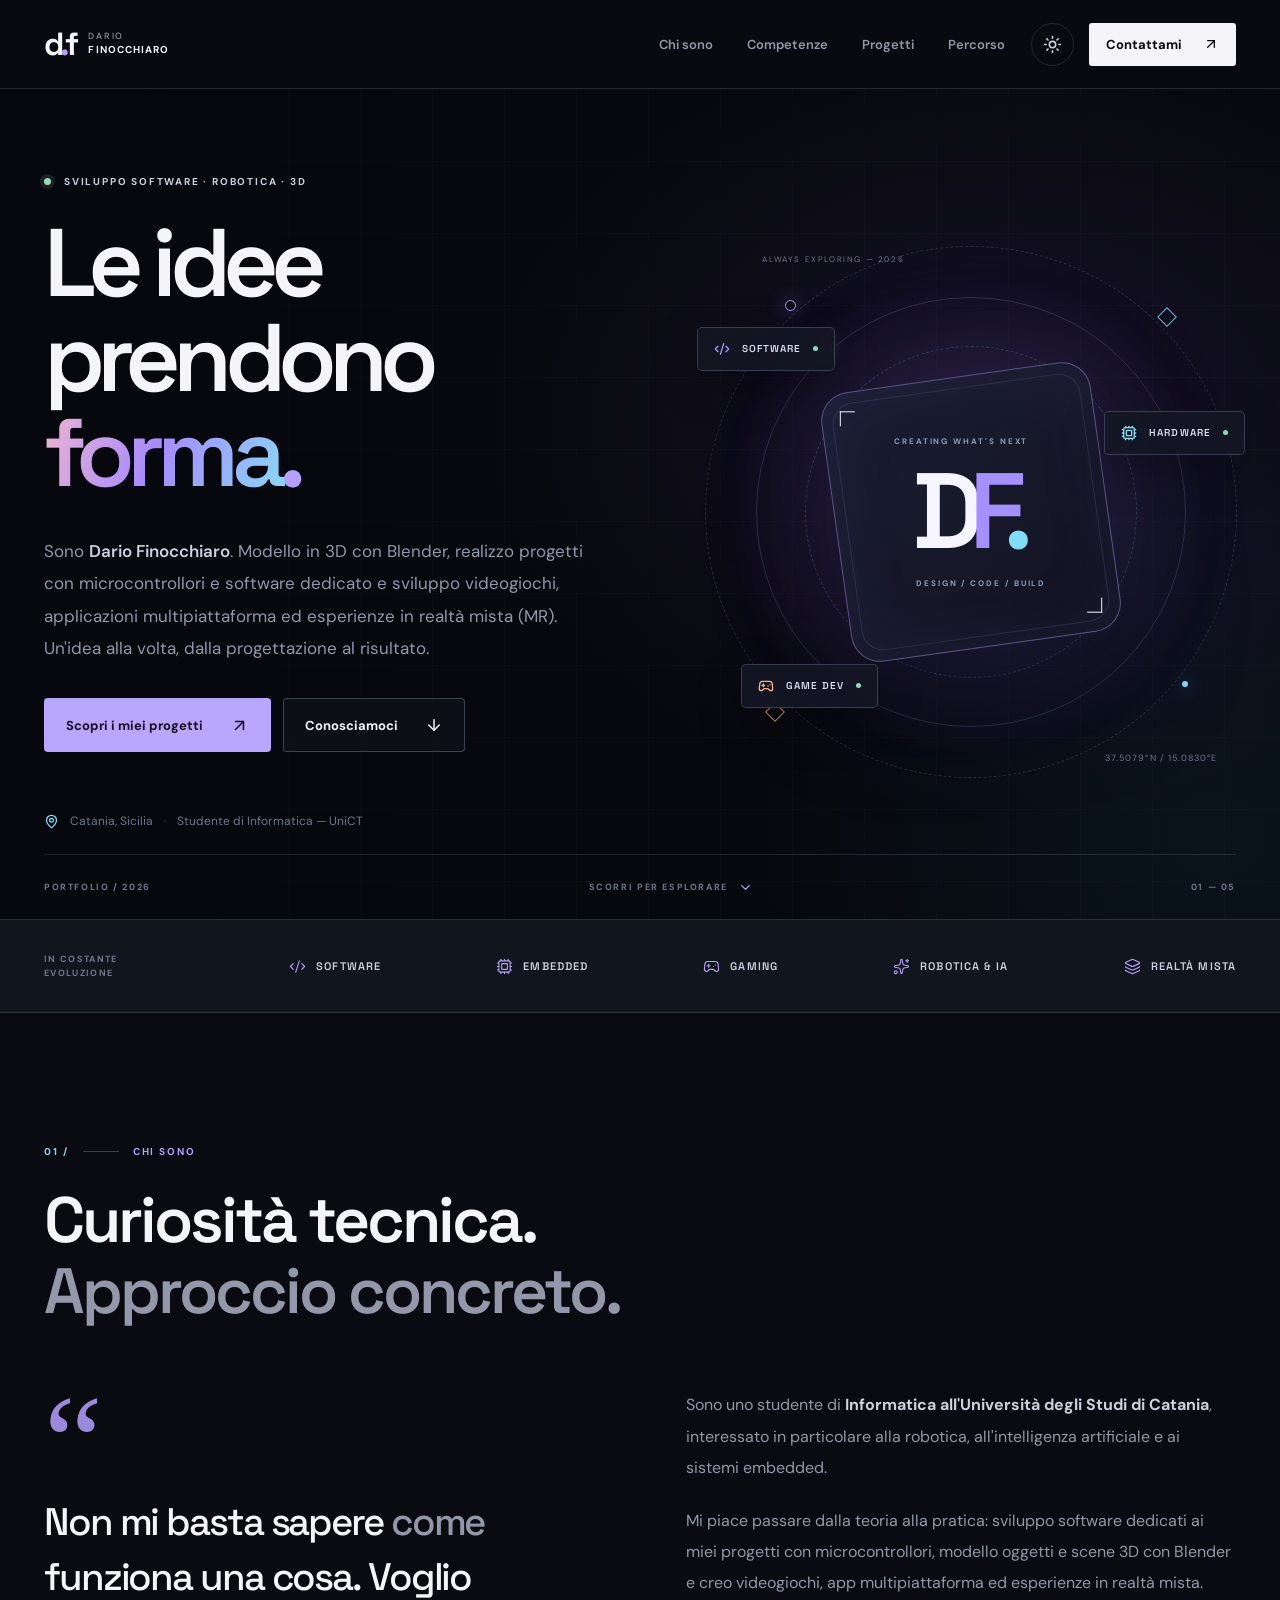
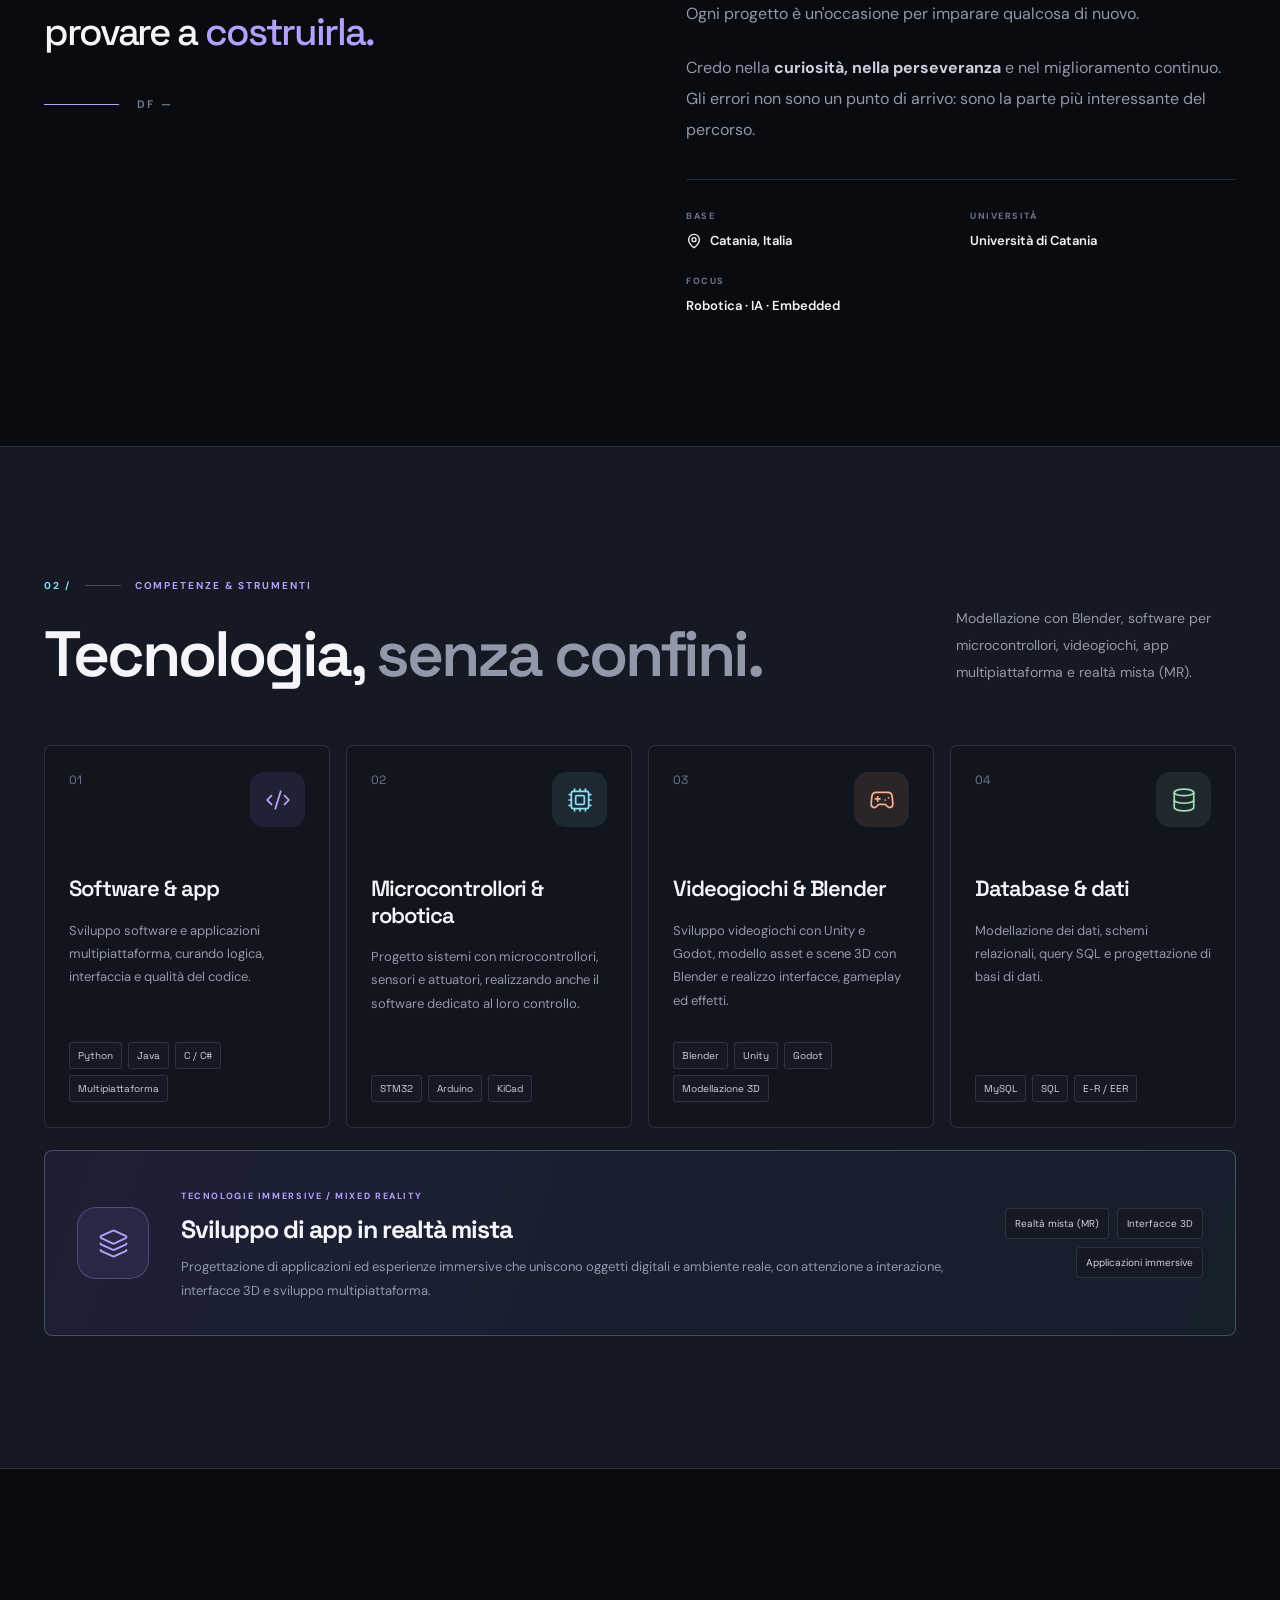
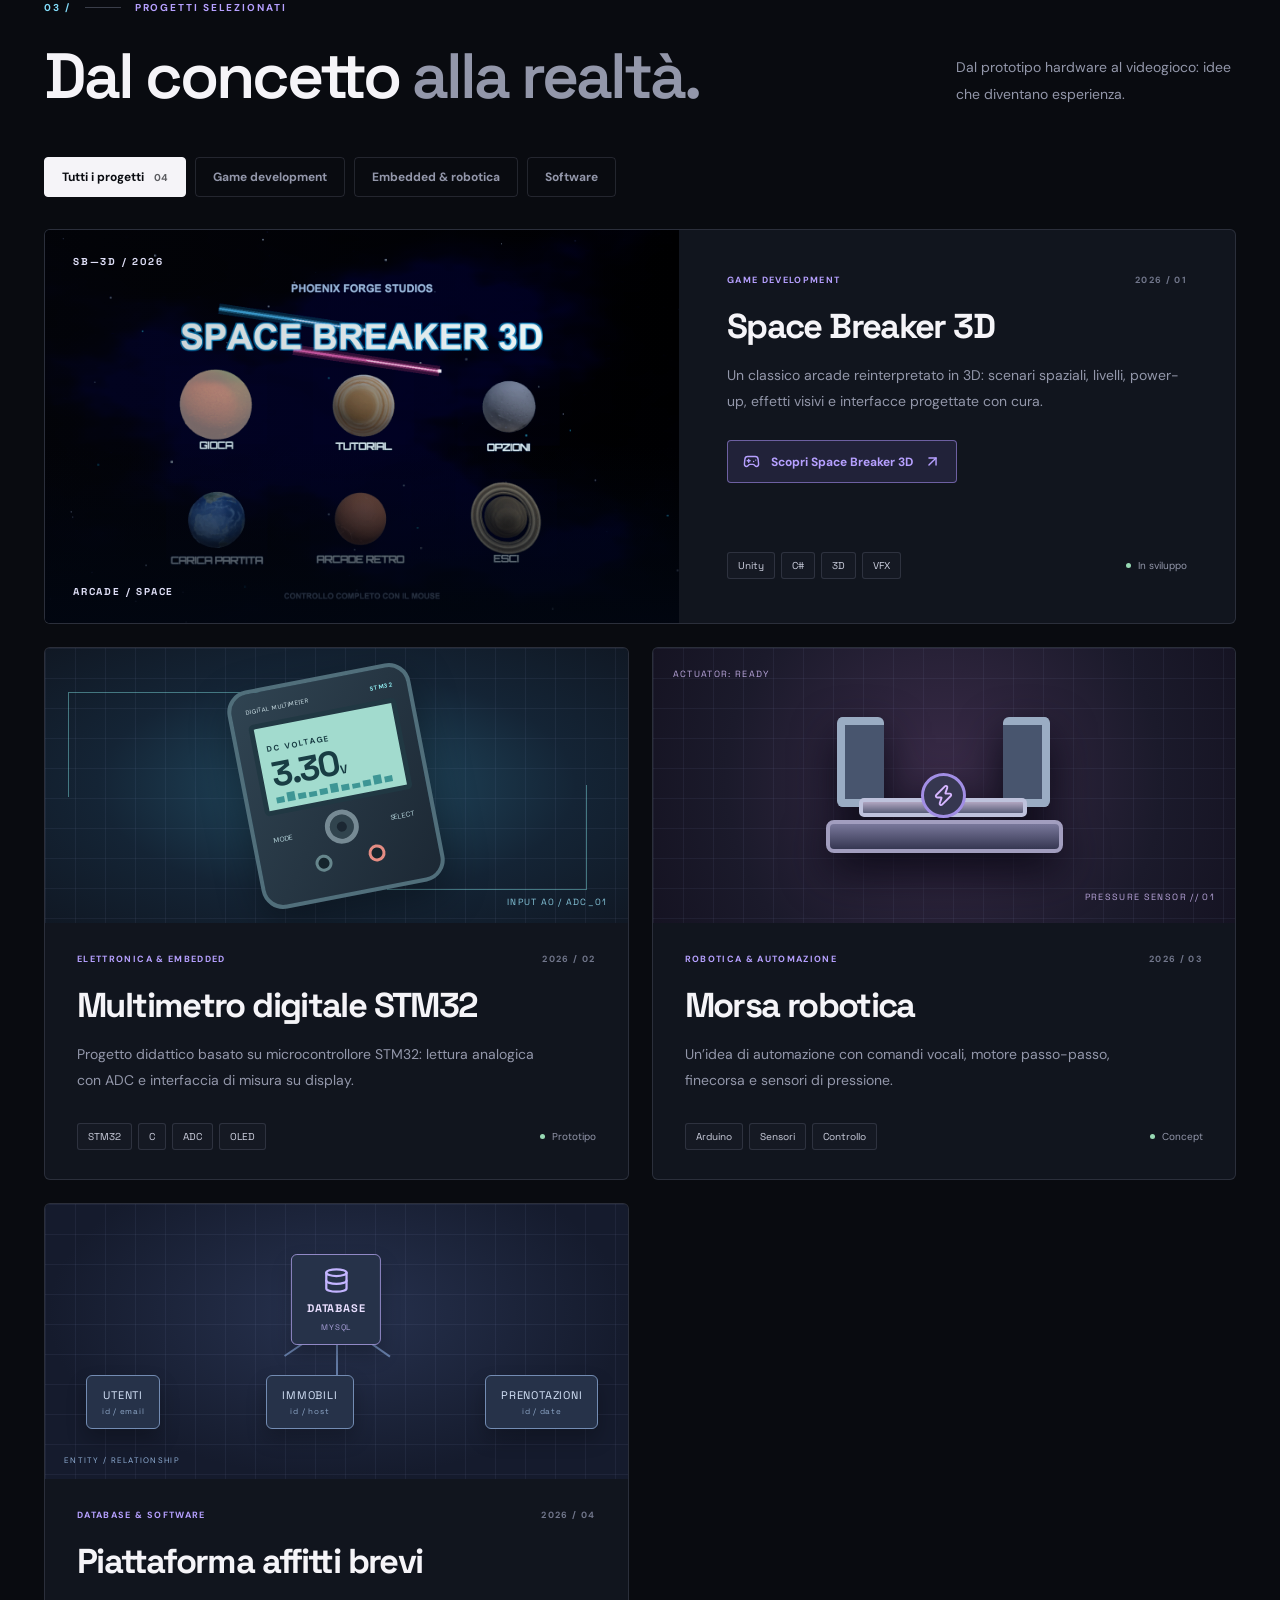
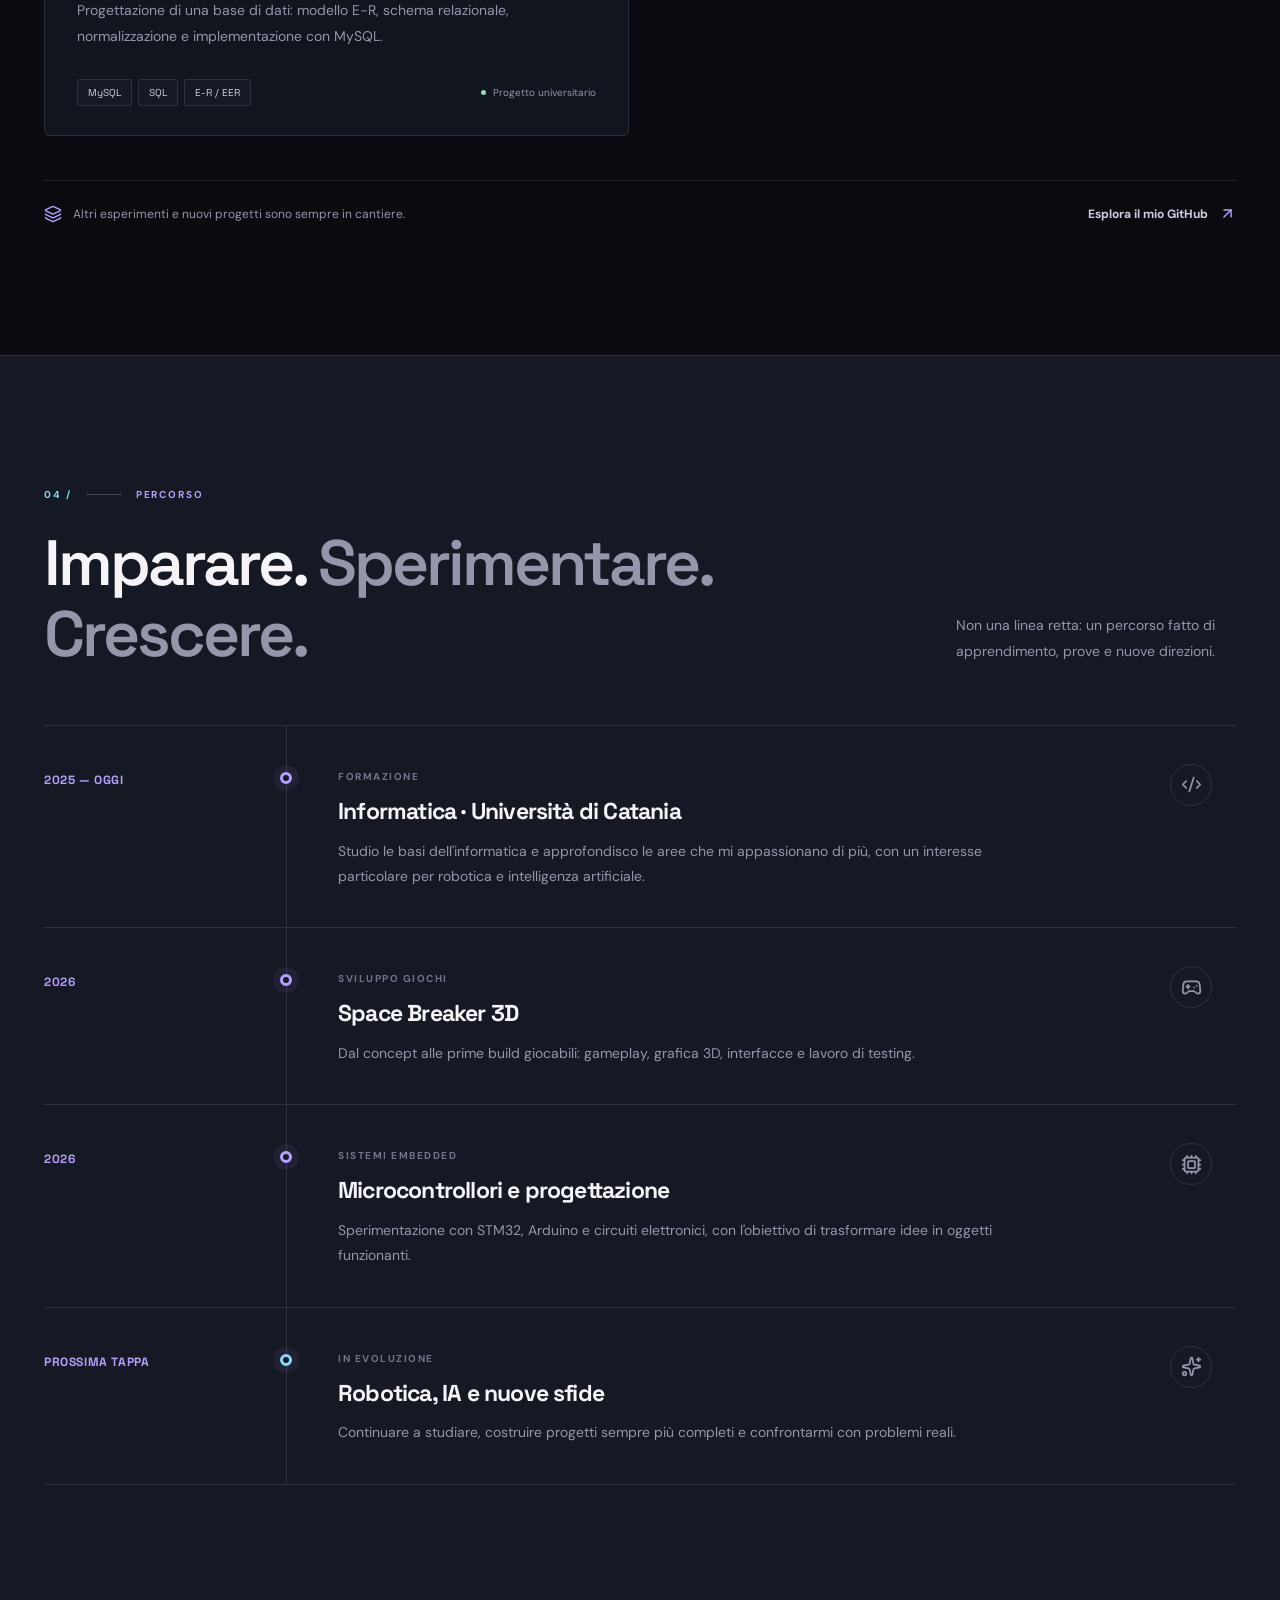
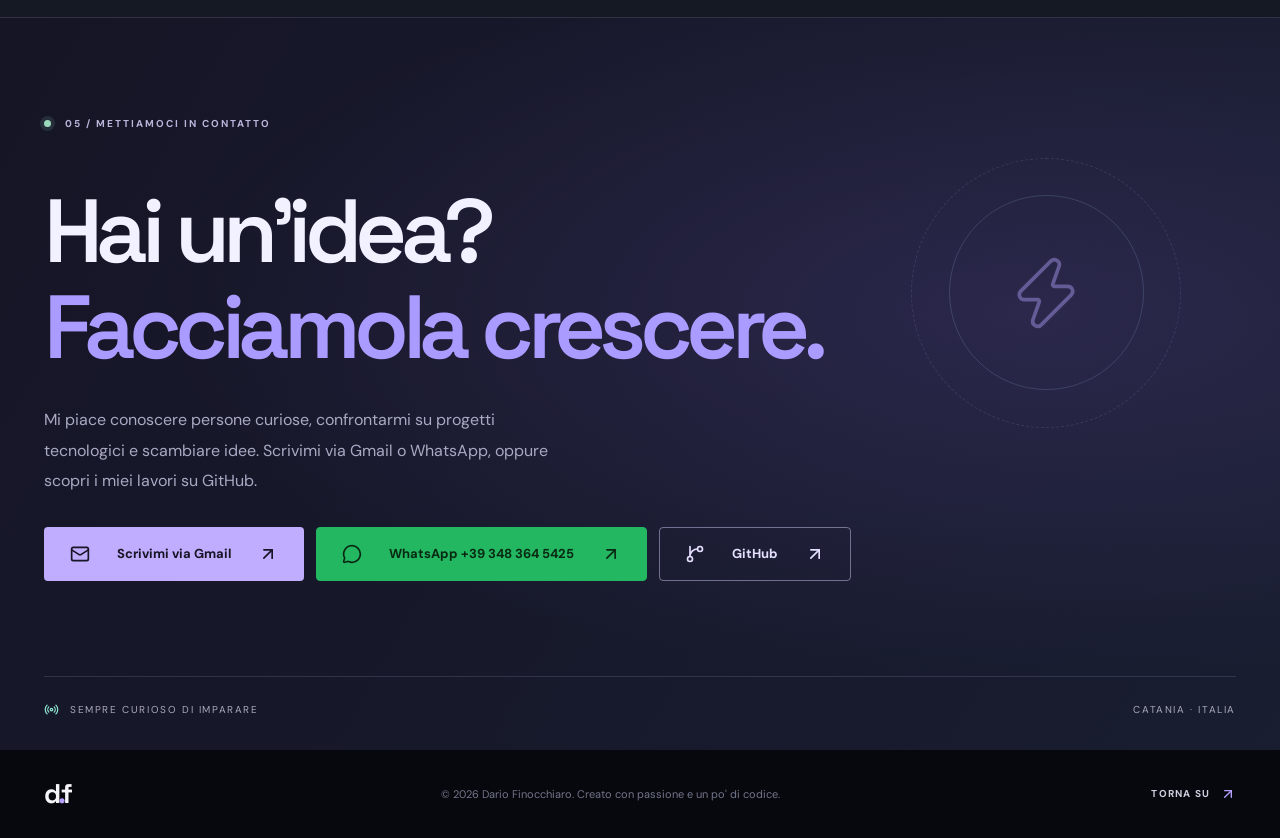
==== index.html @ 71f6191e "Improve portfolio title and search description" ====
<!doctype html>
<html lang="it">
  <head>
    <meta charset="UTF-8">
    <link rel="icon" type="image/svg+xml" href="/favicon.svg">
    <meta name="viewport" content="width=device-width, initial-scale=1.0">
    <meta name="theme-color" content="#090b10">
    <meta name="description" content="Portfolio di Dario Finocchiaro, studente di Informatica a Catania. Progetti di sviluppo software, robotica con microcontrollori, modellazione 3D con Blender e videogiochi.">
    <meta property="og:type" content="website">
    <meta property="og:title" content="Dario Finocchiaro | Portfolio software, robotica e 3D">
    <meta property="og:description" content="Portfolio di Dario Finocchiaro, studente di Informatica a Catania. Progetti di sviluppo software, robotica con microcontrollori, modellazione 3D con Blender e videogiochi.">
    <title>Dario Finocchiaro | Portfolio software, robotica e 3D</title>
    <script type="module" crossorigin src="/assets/index-D9giUIAj.js"></script>
    <link rel="stylesheet" crossorigin href="/assets/index-xrHbtzHK.css">
  </head>
  <body>
    <div id="root"></div>
  </body>
</html>
---- assets/index-xrHbtzHK.css ----
@import "https://fonts.googleapis.com/css2?family=DM+Sans:wght@400;500;600;700&family=Space+Grotesk:wght@400;500;600;700&display=swap";:root{--lightningcss-light: ;--lightningcss-dark:initial;color-scheme:dark;--bg:#090b10;--bg-deep:#07080d;--surface:#11151e;--surface-alt:#151923;--surface-hover:#1b202d;--ink:#f5f4f8;--ink-soft:#cdd0df;--muted:#9397aa;--faint:#71768b;--stroke:#c2cae924;--stroke-strong:#cbd7f740;--accent:#b6a0ff;--accent-blue:#82dcfa;--accent-peach:#f5a47c;--accent-green:#97d8b3;--shadow:0 20px 80px #00000038;background:var(--bg);color:var(--ink);font-synthesis:none;text-rendering:optimizelegibility;-webkit-font-smoothing:antialiased;font-family:DM Sans,ui-sans-serif,system-ui,sans-serif}:root[data-theme=light]{--lightningcss-light:initial;--lightningcss-dark: ;color-scheme:light;--bg:#f5f6fa;--bg-deep:#e9ecf4;--surface:#fff;--surface-alt:#f0f1f7;--surface-hover:#e8eaf5;--ink:#1a1c29;--ink-soft:#384054;--muted:#5f6679;--faint:#7b8091;--stroke:#242c4b24;--stroke-strong:#242c4b3d;--accent:#6b45c5;--accent-blue:#177ba6;--accent-peach:#bb5a32;--accent-green:#257d59;--shadow:0 20px 80px #32325014}*{box-sizing:border-box}html{scroll-behavior:smooth;scroll-padding-top:100px}body{background:var(--bg);min-width:320px;margin:0}body,button,a{-webkit-tap-highlight-color:transparent}button,a{font:inherit}button{cursor:pointer}a{color:inherit;text-decoration:none}button:focus-visible,a:focus-visible{outline:2px solid var(--accent-blue);outline-offset:4px}::selection{color:var(--bg);background:var(--accent)}.site-shell{overflow:clip}.container{width:min(1260px,100% - 88px);margin-inline:auto}.skip-link{z-index:1000;background:var(--accent);color:#101018;padding:12px 18px;position:fixed;top:-70px;left:12px}.skip-link:focus{top:12px}.scroll-progress{z-index:200;pointer-events:none;background:linear-gradient(90deg,#8c76e9,#8dddf9);height:3px;transition:width .1s linear;position:fixed;top:0;left:0}h1,h2,h3,p,blockquote{margin:0}h1,h2,h3{letter-spacing:-.047em;font-family:Space Grotesk,ui-sans-serif,system-ui,sans-serif}.section{padding-block:132px}[data-reveal]{opacity:0;transition:transform .7s cubic-bezier(.22,1,.36,1),opacity .7s;transform:translateY(28px)}[data-reveal].revealed{opacity:1;transform:translateY(0)}.site-header{z-index:100;background:color-mix(in srgb,var(--bg) 88%,transparent);-webkit-backdrop-filter:blur(20px);border-bottom:1px solid var(--stroke);width:100%;position:sticky;top:0}.header-layout{justify-content:space-between;align-items:center;gap:26px;min-height:88px;display:flex}.brand{flex-shrink:0;align-items:center;gap:13px;display:flex}.brand-symbol,.footer-brand{letter-spacing:-.11em;font-family:Space Grotesk,sans-serif;font-size:32px;font-weight:700;line-height:1}.brand-symbol span,.footer-brand span{color:var(--accent)}.brand-name{letter-spacing:.19em;color:var(--muted);font-size:9px;font-weight:500;line-height:1.48;display:block}.brand-name strong{color:var(--ink);letter-spacing:.11em;font-size:10px;font-weight:700}.primary-nav{align-items:center;gap:34px;margin-left:auto;display:flex}.primary-nav a{color:var(--muted);font-size:13px;font-weight:600;transition:color .2s}.primary-nav a:hover{color:var(--ink)}.header-right{align-items:center;gap:15px;display:flex}.icon-button{color:var(--ink-soft);border:1px solid var(--stroke);background:0 0;border-radius:50%;place-items:center;width:43px;height:43px;transition:background .2s,border-color .2s;display:grid}.icon-button:hover{background:var(--surface-hover);border-color:var(--stroke-strong)}.header-cta{background:var(--ink);color:var(--bg);border-radius:3px;align-items:center;gap:21px;padding:13px 17px;font-size:13px;font-weight:700;transition:transform .2s,background .2s;display:flex}.header-cta:hover{transform:translateY(-2px)}.nav-toggle,.mobile-nav-contact{display:none}.hero{isolation:isolate;background:var(--bg-deep);min-height:760px;padding-top:80px;position:relative}.hero-background{z-index:-1;background:radial-gradient(48% 55% at 79% 40%,#6748ae2b,#0000 86%),radial-gradient(43% 60% at 95% 90%,#1d729d1c,#0000 84%);position:absolute;inset:0}.hero-background:after{content:"";background-image:linear-gradient(90deg,#a0ade006 1px,#0000 1px),linear-gradient(#a0ade006 1px,#0000 1px);background-size:72px 72px;position:absolute;inset:0;-webkit-mask-image:linear-gradient(90deg,#0000,#000 35%);mask-image:linear-gradient(90deg,#0000,#000 35%)}.hero-layout{grid-template-columns:54% 46%;align-items:center;min-height:555px;display:grid}.hero-content{z-index:5;padding-bottom:25px;position:relative}.hero-eyebrow{letter-spacing:.18em;color:var(--ink-soft);align-items:center;gap:13px;margin-bottom:28px;font-size:10px;font-weight:700;display:inline-flex}.pulse-dot{background:#9cd9bb;border-radius:50%;flex:none;width:7px;height:7px;display:inline-block;box-shadow:0 0 0 4px #9cd9bb1f}.hero h1{letter-spacing:-.082em;max-width:840px;font-size:clamp(64px,7.5vw,108px);font-weight:600;line-height:.99}.gradient-word{color:var(--accent);background:linear-gradient(110deg,#f1b8cd 0%,#a68aff 45%,#86e3f4 100%);-webkit-text-fill-color:transparent;-webkit-background-clip:text;background-clip:text}:root[data-theme=light] .gradient-word{background:linear-gradient(110deg,#a35e7f,#7053c0,#1e84a8);-webkit-background-clip:text;background-clip:text}.hero-period{-webkit-text-fill-color:var(--accent)}.hero-description{max-width:550px;color:var(--muted);margin-top:34px;font-size:17px;line-height:1.9}.hero-description strong{color:var(--ink-soft);font-weight:600}.hero-actions{flex-wrap:wrap;gap:12px;margin-top:34px;display:flex}.button{border:1px solid #0000;border-radius:4px;justify-content:center;align-items:center;gap:27px;min-height:54px;padding:0 21px;font-size:13px;font-weight:700;transition:transform .2s,background .2s,border-color .2s;display:inline-flex}.button:hover{transform:translateY(-3px)}.button-primary{color:#151321;background:#b9a6fe}.button-primary:hover{background:#d2c5ff}.button-outline{color:var(--ink);border-color:var(--stroke-strong);background:color-mix(in srgb,var(--surface) 65%,transparent)}.button-outline:hover{border-color:var(--accent)}.hero-location{color:var(--faint);flex-wrap:wrap;align-items:center;gap:11px;margin-top:61px;font-size:12px;display:flex}.hero-location svg{color:var(--accent-blue)}.hero-location>span{color:var(--stroke-strong)}.hero-graphic{place-items:center;width:100%;height:560px;margin-left:9px;display:grid;position:relative}.graphic-backlight{filter:blur(12px);background:radial-gradient(circle,#8461d142 0%,#4f378f14 50%,#0000 71%);border-radius:50%;width:490px;height:490px;position:absolute}.orbit{aspect-ratio:1;border-radius:50%;position:absolute}.orbit-outer{border:1px dashed #a29bd238;width:min(97%,540px);animation:95s linear infinite rotate}.orbit-middle{border:1px solid #ae9eee33;width:min(80%,430px);box-shadow:0 0 90px #69539c0a}.orbit-inner{border:1px dashed #85d7f63d;width:min(61%,332px);animation:70s linear infinite reverse rotate}.orbit-middle:before,.orbit-outer:before{content:"";border:1px solid var(--accent);background:var(--bg);border-radius:50%;width:9px;height:9px;position:absolute;top:10%;left:15%;box-shadow:0 0 19px #aa91ff66}.orbit-outer:after{content:"";background:var(--accent-blue);border-radius:50%;width:6px;height:6px;position:absolute;bottom:17%;right:9%;box-shadow:0 0 18px #7ddcffa6}.orbit-dash{border:1px solid #86e7ffcc;width:14px;height:14px;position:absolute;transform:rotate(45deg)}.orbit-dash-one{top:14%;right:13%}.orbit-dash-two{border-color:#f8b290cc;bottom:13%;left:13%}.graphic-center{background:linear-gradient(140deg,#191f32f7,#131220f7);border:1px solid #ac9ced78;border-radius:29px;flex-direction:column;justify-content:center;align-items:center;width:272px;height:272px;display:flex;position:relative;transform:rotate(-8deg);box-shadow:0 40px 120px #0000005c,0 0 120px #9173ff1f,inset 0 0 70px #8763dc17}.graphic-center:after{content:"";pointer-events:none;border:1px solid #bcb2fa21;border-radius:22px;position:absolute;inset:10px}.graphic-center>*{transform:rotate(8deg)}.graphic-center-label,.graphic-center-foot{letter-spacing:.24em;color:#8e9dbe;font-size:8px;font-weight:700}.graphic-center strong{letter-spacing:-.135em;color:#f6f4ff;padding-right:10px;font-family:Space Grotesk,sans-serif;font-size:107px;font-weight:600;line-height:1.25}.graphic-center strong span{color:#a590ff}.graphic-center strong i{color:#80dcf8;font-style:normal}.center-crosshair{border-color:#d2c3ff99;width:15px;height:15px;position:absolute}.crosshair-tl{border-top:1px solid;border-left:1px solid;top:18px;left:18px}.crosshair-br{border-bottom:1px solid;border-right:1px solid;bottom:18px;right:18px}.graphic-chip{z-index:3;color:#d8def0;letter-spacing:.11em;-webkit-backdrop-filter:blur(8px);backdrop-filter:blur(8px);background:#141723ed;border:1px solid #c2beee3b;border-radius:5px;align-items:center;gap:12px;padding:13px 16px;font-family:Space Grotesk,sans-serif;font-size:10px;font-weight:600;display:flex;position:absolute;box-shadow:0 15px 45px #00000047}.graphic-chip svg{color:#a996ff}.graphic-chip i{background:#8cdbb7;border-radius:50%;width:5px;height:5px}.chip-one{top:17%;left:0}.chip-two{top:32%;right:0}.chip-three{bottom:15%;left:8%}.chip-two svg{color:#85ddf8}.chip-three svg{color:#f7b087}.graphic-coordinates{letter-spacing:.12em;color:var(--faint);font-size:9px;position:absolute;bottom:5%;right:5%}.graphic-side-label{letter-spacing:.2em;color:var(--faint);font-size:8px;position:absolute;top:4%;left:12%}.hero-baseline{letter-spacing:.18em;height:65px;color:var(--faint);border-top:1px solid var(--stroke);justify-content:space-between;align-items:center;font-size:9px;font-weight:700;display:flex}.hero-baseline span:nth-child(2){align-items:center;gap:10px;display:flex}.hero-baseline svg{color:var(--accent)}@keyframes rotate{to{transform:rotate(360deg)}}.discipline-band{border-block:1px solid var(--stroke);background:var(--surface)}.discipline-layout{justify-content:space-between;align-items:center;gap:20px;min-height:92px;display:flex}.discipline-layout>span{letter-spacing:.15em;color:var(--faint);max-width:130px;font-size:9px;font-weight:700;line-height:1.6}.discipline-layout b{letter-spacing:.1em;white-space:nowrap;color:var(--ink-soft);align-items:center;gap:10px;font-family:Space Grotesk,sans-serif;font-size:11px;font-weight:600;display:flex}.discipline-layout b svg{color:var(--accent);stroke-width:1.6px}.overline{color:var(--accent);letter-spacing:.19em;align-items:center;gap:14px;margin-bottom:27px;font-size:10px;font-weight:700;display:flex}.section-number{color:var(--accent-blue)}.overline-line{background:var(--stroke-strong);width:36px;height:1px}.section-heading{justify-content:space-between;align-items:end;gap:45px;margin-bottom:55px;display:flex}.section-heading h2{font-size:clamp(42px,5vw,69px);font-weight:600;line-height:1.11}.section-heading h2 span{color:var(--muted)}.section-heading-right{max-width:280px;padding-bottom:5px}.section-heading-right p{color:var(--muted);font-size:14px;line-height:1.9}.about-section{background:var(--bg)}.about-layout{grid-template-columns:1fr 1fr;align-items:start;gap:92px;display:grid}.about-quote{padding:27px 0 0;position:relative}.quote-accent{color:var(--accent);opacity:.85;font-family:Georgia,serif;font-size:132px;line-height:.5}.about-quote blockquote{letter-spacing:-.055em;max-width:530px;margin-top:20px;font-family:Space Grotesk,sans-serif;font-size:clamp(30px,3vw,42px);font-weight:500;line-height:1.43}.about-quote blockquote em{color:var(--muted);font-style:normal}.about-quote blockquote span{color:var(--accent)}.quote-decoration{align-items:center;gap:18px;margin-top:37px;display:flex}.quote-decoration span{background:var(--accent);width:75px;height:1px}.quote-decoration b{color:var(--faint);letter-spacing:.2em;font-size:11px}.about-text{padding-top:7px}.about-text p{color:var(--muted);margin-bottom:22px;font-size:16px;line-height:1.95}.about-text strong{color:var(--ink-soft);font-weight:700}.about-facts{border-top:1px solid var(--stroke);grid-template-columns:1fr 1fr;gap:26px 18px;margin-top:34px;padding-top:30px;display:grid}.about-facts div{flex-direction:column;gap:10px;display:flex}.about-facts div>span{letter-spacing:.17em;color:var(--faint);font-size:9px;font-weight:700}.about-facts strong{color:var(--ink);align-items:center;gap:8px;font-size:13px;font-weight:600;display:flex}.skills-section{background:var(--surface-alt);border-block:1px solid var(--stroke)}.skills-grid{grid-template-columns:repeat(4,minmax(0,1fr));gap:16px;display:grid}.skill-card{border:1px solid var(--stroke);background:var(--surface);border-radius:7px;flex-direction:column;min-height:340px;padding:26px 24px 25px;transition:transform .3s,border-color .3s,box-shadow .3s;display:flex}.skill-card:hover{border-color:var(--stroke-strong);box-shadow:var(--shadow);transform:translateY(-7px)}.skill-card-top{justify-content:space-between;align-items:flex-start;margin-bottom:48px;display:flex}.skill-card-top>span{color:var(--faint);font-family:Space Grotesk;font-size:12px}.skill-icon{border-radius:14px;place-items:center;width:55px;height:55px;display:grid}.skill-icon.purple{color:#c0a9ff;background:#aa89ff1a}.skill-icon.cyan{color:#8cdef4;background:#83d3eb1a}.skill-icon.orange{color:#ffaf88;background:#ffaf881a}.skill-icon.green{color:#a2dcb6;background:#9cd4b41a}.skill-card h3{margin-bottom:17px;font-size:22px;font-weight:600;line-height:1.2}.skill-card p{color:var(--muted);flex:1;font-size:13px;line-height:1.8}.skills-tags{flex-wrap:wrap;align-items:center;gap:6px;margin-top:30px;display:flex}.skills-tags span{background:var(--surface-alt);border:1px solid var(--stroke);color:var(--ink-soft);border-radius:3px;padding:6px 8px;font-family:Space Grotesk,sans-serif;font-size:10px}.projects-section{background:var(--bg)}.project-filters{flex-wrap:wrap;gap:9px;margin-top:-10px;margin-bottom:32px;display:flex}.filter{border:1px solid var(--stroke);color:var(--muted);background:0 0;border-radius:4px;padding:11px 17px;font-size:12px;font-weight:700;transition:background .2s,border-color .2s,color .2s}.filter:hover{border-color:var(--accent);color:var(--ink)}.filter.active{color:var(--bg);background:var(--ink);border-color:var(--ink)}.filter small{opacity:.65;margin-left:10px;font-size:10px}.projects-grid{grid-template-columns:repeat(2,minmax(0,1fr));align-items:stretch;gap:23px;display:grid}.project-card{background:var(--surface);border:1px solid var(--stroke);border-radius:6px;transition:transform .3s,border-color .3s;overflow:hidden}.project-card:hover{border-color:var(--stroke-strong);transform:translateY(-5px)}.project-featured{grid-column:span 2;grid-template-columns:1.14fr 1fr;min-height:395px;display:grid}.project-image{background:#141827;place-items:center;height:275px;display:grid;position:relative;overflow:hidden}.project-featured .project-image{height:100%;min-height:380px}.game-art{background:#060e1d}.game-art img{object-fit:cover;filter:saturate(.86)contrast(1.09);width:100%;height:100%;display:block}.game-art:after{content:"";background:linear-gradient(#0000 55%,#010611e6),linear-gradient(90deg,#0a0f2338,#0000);position:absolute;inset:0}.art-corner{z-index:2;letter-spacing:.18em;color:#dfdff7;font-family:Space Grotesk;font-size:10px;font-weight:700;position:absolute}.art-corner-top{top:25px;left:28px}.art-corner-bottom{bottom:25px;left:28px}.project-info{flex-direction:column;padding:30px 32px 29px;display:flex}.project-featured .project-info{justify-content:center;padding:44px 48px}.project-topline{color:var(--accent);letter-spacing:.15em;justify-content:space-between;gap:15px;margin-bottom:21px;font-size:9px;font-weight:700;display:flex}.project-topline span:last-child{color:var(--faint)}.project-info h3{margin-bottom:18px;font-size:clamp(25px,2.7vw,37px);line-height:1.1}.project-info p{color:var(--muted);max-width:480px;margin-bottom:29px;font-size:14px;line-height:1.85}.project-bottom{flex-wrap:wrap;justify-content:space-between;align-items:center;gap:18px;margin-top:auto;display:flex}.project-tags{flex-wrap:wrap;gap:6px;display:flex}.project-tags span{background:var(--surface-alt);border:1px solid var(--stroke);color:var(--ink-soft);border-radius:3px;padding:6px 10px;font-family:Space Grotesk;font-size:10px}.project-status{white-space:nowrap;color:var(--muted);align-items:center;gap:7px;font-size:10px;display:inline-flex}.project-status span{background:var(--accent-green);border-radius:50%;width:5px;height:5px}.art-grid{background-image:linear-gradient(#9daae212 1px,#0000 1px),linear-gradient(90deg,#9daae212 1px,#0000 1px);background-size:30px 30px;position:absolute;inset:0}.meter-art{background:radial-gradient(#234f66 0%,#142435 58%,#101824 100%)}.meter{z-index:2;background:linear-gradient(125deg,#304452,#1c2834);border:4px solid #516f7b;border-radius:22px;width:186px;height:222px;padding:14px;transform:rotate(-11deg);box-shadow:0 14px 40px #00000061}.meter-label{color:#d5e9ef;letter-spacing:.08em;justify-content:space-between;font-size:6px;display:flex}.meter-label b{color:#91eff3}.meter-screen{color:#193d44;background:#a2dbce;border:5px solid #213843;border-radius:5px;height:93px;margin-top:9px;padding:9px}.meter-screen>span{letter-spacing:.16em;font-size:8px;font-weight:700}.meter-screen strong{letter-spacing:-.05em;font-family:Space Grotesk;font-size:35px;line-height:1.08;display:block}.meter-screen small{font-size:12px}.meter-bars{align-items:end;gap:3px;height:9px;display:flex}.meter-bars i{background:#3e9695;width:8px;height:70%}.meter-bars i:nth-child(2n){height:100%}.meter-bars i:nth-child(4n){height:48%}.meter-control{color:#b9d8df;justify-content:space-between;align-items:center;margin:7px 3px;font-size:7px;display:flex}.meter-control div{background:#1b2732;border:5px solid #768a94;border-radius:50%;width:34px;height:34px;box-shadow:inset 0 0 0 7px #31444e}.meter-jacks{justify-content:center;gap:37px;display:flex}.meter-jacks i{background:#15242c;border:3px solid #66868c;border-radius:50%;width:17px;height:17px;display:block}.meter-jacks i:last-child{border-color:#e48c83}.pin-line{border:1px solid #80e3e573;width:200px;height:105px;position:absolute}.pin-line-one{border-bottom:0;border-right:0;top:16%;left:4%}.pin-line-two{border-top:0;border-left:0;bottom:12%;right:7%}.art-coordinate{color:#85c5da;letter-spacing:.14em;font:9px Space Grotesk;position:absolute;bottom:15px;right:20px}.robot-art{background:radial-gradient(circle at 50% 48%,#3a2b48,#1b1a2b 67%,#151322)}.robot-clamp{z-index:2;filter:drop-shadow(0 18px 22px #0a0815);width:275px;height:175px;position:relative}.clamp-jaw{background:#48556e;border:8px solid #9aacc3;border-radius:6px;width:47px;height:90px;position:absolute;top:19px}.jaw-left{border-right:0;left:31px}.jaw-right{border-left:0;right:31px}.clamp-rail{background:linear-gradient(#b1a6c1,#595e79);border:4px solid #bec2dc;border-radius:5px;width:168px;height:19px;position:absolute;top:100px;left:53px}.clamp-base{background:linear-gradient(#79789b,#363752);border:4px solid #a29ebf;border-radius:8px;width:237px;height:33px;position:absolute;top:122px;left:20px}.clamp-center{color:#d6b6ff;background:#363750;border:3px solid #a28ee5;border-radius:50%;place-items:center;width:45px;height:45px;display:grid;position:absolute;top:75px;left:115px}.robot-note{letter-spacing:.15em;color:#b9a5db;font:9px Space Grotesk;position:absolute}.robot-note-top{top:20px;left:20px}.robot-note-bottom{bottom:20px;right:20px}.data-art{background:radial-gradient(at 50% 40%,#27324f,#151b2d 70%)}.data-node{z-index:2;color:#d6e4fa;letter-spacing:.07em;background:#263249;border:1px solid #738cb3;border-radius:6px;flex-direction:column;align-items:center;gap:4px;padding:12px 15px;font:11px Space Grotesk;display:flex;position:absolute;box-shadow:0 10px 20px #0000003d}.node-main{color:#c3b4ff;border-color:#9189c6;gap:7px;top:18%;left:50%;transform:translate(-50%)}.node-main strong{color:#e9dfff;font-size:11px}.node-main small{color:#a9a0da;font-size:8px}.node-a{top:62%;left:7%}.node-b{top:62%;left:38%}.node-c{top:62%;right:5%}.data-node b{color:#8fa8c9;font-size:8px;font-weight:400}.data-link{z-index:1;transform-origin:top;background:#657da8;width:2px;height:50px;position:absolute;top:45%}.data-link-a{left:48%;transform:rotate(56deg)}.data-link-b{left:50%}.data-link-c{left:52%;transform:rotate(-55deg)}.data-caption{color:#8eacd2;letter-spacing:.16em;font-size:8px;position:absolute;bottom:14px;left:19px}.project-footer{border-top:1px solid var(--stroke);justify-content:space-between;align-items:center;gap:25px;margin-top:44px;padding-top:24px;display:flex}.project-footer span,.project-footer a{color:var(--muted);align-items:center;gap:11px;font-size:12px;display:inline-flex}.project-footer svg{color:var(--accent)}.project-footer a{color:var(--ink-soft);font-weight:700;transition:color .2s}.project-footer a:hover{color:var(--accent)}.journey-section{border-top:1px solid var(--stroke);background:var(--surface-alt)}.timeline{border-top:1px solid var(--stroke)}.timeline-item{border-bottom:1px solid var(--stroke);grid-template-columns:190px 48px 1fr 50px;align-items:start;gap:28px;padding:38px 24px 38px 0;display:grid;position:relative}.timeline-year{color:var(--accent);letter-spacing:.05em;margin-top:8px;font-family:Space Grotesk,sans-serif;font-size:12px;font-weight:700}.timeline-dot{border:3px solid var(--accent);background:var(--surface-alt);border-radius:50%;width:12px;height:12px;margin:8px auto 0;box-shadow:0 0 0 7px #a184ee14}.timeline-dot:before{content:"";background:var(--stroke);z-index:-1;width:1px;margin-left:3px;position:absolute;top:0;bottom:0}.timeline-dot.future{border-color:var(--accent-blue)}.timeline-copy span{letter-spacing:.15em;color:var(--faint);font-size:10px;font-weight:700}.timeline-copy h3{letter-spacing:-.035em;margin:12px 0;font-size:23px;line-height:1.3}.timeline-copy p{color:var(--muted);max-width:700px;font-size:14px;line-height:1.8}.timeline-icon{border:1px solid var(--stroke);width:42px;height:42px;color:var(--muted);border-radius:50%;justify-self:end;place-items:center;display:grid}.contact-section{color:#f2f1ff;background:#151526;border-top:1px solid #cdc7f426;position:relative;overflow:hidden}.contact-section:before{content:"";pointer-events:none;background:radial-gradient(at 80% 40%,#8868e32b,#0000 60%),linear-gradient(120deg,#0000,#417f9f14);position:absolute;inset:0}.contact-layout{padding-top:99px;padding-bottom:33px;position:relative}.contact-topline{letter-spacing:.2em;color:#bbb5db;align-items:center;gap:14px;font-size:10px;font-weight:700;display:flex}.contact-content{z-index:3;padding:54px 0 95px;position:relative}.contact-content h2{letter-spacing:-.073em;max-width:960px;font-size:clamp(53px,7vw,98px);font-weight:600;line-height:1.07}.contact-content h2 span{color:#a99bff}.contact-content p{color:#aaa9c4;max-width:520px;margin:30px 0;font-size:16px;line-height:1.9}.contact-button{color:#171426;background:#c0adff;padding-inline:25px}.contact-button:hover{background:#ddcfff}.contact-graphic{color:#b4a5ffa6;opacity:.65;place-items:center;width:300px;height:300px;display:grid;position:absolute;top:125px;right:40px}.contact-graphic-ring{border:1px dashed #afa7f040;border-radius:50%;width:270px;height:270px;animation:90s linear infinite rotate;position:absolute}.contact-graphic-ring.second{border-style:solid;border-color:#a0c8f247;width:195px;height:195px;animation-direction:reverse}.contact-bottom{letter-spacing:.16em;color:#aaa9be;border-top:1px solid #c8c8f326;justify-content:space-between;gap:15px;padding-top:25px;font-size:10px;display:flex}.contact-bottom span{align-items:center;gap:11px;display:inline-flex}.contact-bottom svg{color:#8ce3d0}.site-footer{background:var(--bg-deep);padding:25px 0}.footer-layout{justify-content:space-between;align-items:center;gap:18px;min-height:38px;display:flex}.footer-brand{font-size:27px}.footer-layout>span{color:var(--faint);font-size:11px}.footer-top{letter-spacing:.12em;color:var(--ink-soft);align-items:center;gap:10px;font-size:10px;font-weight:700;display:flex}.footer-top svg{color:var(--accent)}.screenreader-note{clip:rect(0,0,0,0);white-space:nowrap;border:0;width:1px;height:1px;margin:-1px;padding:0;position:absolute;overflow:hidden}@media (width>=1440px){.hero h1{font-size:105px}}@media (width<=1130px){.container{width:min(100% - 64px,1100px)}.primary-nav{gap:19px}.header-layout{gap:14px}.header-right{gap:9px}.hero h1{font-size:clamp(62px,7.7vw,88px)}.hero-graphic{transform:scale(.9)}.skills-grid{grid-template-columns:repeat(2,minmax(0,1fr))}.skill-card{min-height:300px}.about-layout{gap:50px}.discipline-layout{flex-wrap:wrap;justify-content:flex-start;gap:24px}.discipline-layout>span{margin-right:10px}.project-featured .project-info{padding:30px}}@media (width<=800px){.container{width:calc(100% - 42px)}.header-layout{min-height:72px}.brand-name,.header-cta{display:none}.nav-toggle{display:grid}.primary-nav{background:var(--bg);border-bottom:1px solid var(--stroke);flex-direction:column;align-items:stretch;gap:0;padding:20px 21px 28px;display:none;position:absolute;top:72px;left:0;right:0;box-shadow:0 16px 30px #00000026}.primary-nav.nav-open{display:flex}.primary-nav a{border-bottom:1px solid var(--stroke);padding:14px 8px;font-size:15px}.primary-nav .mobile-nav-contact{color:var(--accent);justify-content:space-between;align-items:center;display:flex}.hero{padding-top:48px}.hero-layout{flex-direction:column;align-items:stretch;min-height:0;display:flex}.hero-content{padding-bottom:0}.hero h1{font-size:clamp(62px,11vw,86px)}.hero-description{max-width:620px}.hero-graphic{transform-origin:50%;max-width:510px;height:450px;margin:0 auto;transform:scale(.88)}.hero-location{margin-top:42px}.hero-baseline{height:60px}.section{padding-block:92px}.section-heading{flex-direction:column;align-items:start;gap:20px;margin-bottom:36px}.section-heading-right{max-width:600px}.about-layout{grid-template-columns:1fr;gap:44px}.about-quote{padding:0}.about-quote blockquote{max-width:700px}.projects-grid{gap:18px}.project-featured{grid-column:span 2;grid-template-columns:1fr;min-height:0}.project-featured .project-image{height:360px;min-height:0}.project-info,.project-featured .project-info{padding:26px}.contact-graphic{opacity:.25;right:-70px}.contact-content{padding-bottom:80px}.timeline-item{grid-template-columns:126px 20px 1fr 25px;gap:12px}.timeline-year{font-size:10px}}@media (width<=560px){.container{width:calc(100% - 34px)}.hero{padding-top:45px}.hero-eyebrow{letter-spacing:.1em;font-size:8px}.hero h1{font-size:clamp(51px,12.5vw,71px)}.hero-description{margin-top:27px;font-size:15px;line-height:1.8}.hero-actions{flex-direction:column;align-items:stretch}.button{justify-content:space-between;width:100%}.hero-location{font-size:11px;line-height:1.5}.hero-graphic{width:100%;min-width:450px;height:360px;margin:-18px auto;position:relative;left:50%;transform:scale(.68)translate(-50%)}.hero-baseline{font-size:8px}.hero-baseline span:nth-child(2){display:none}.discipline-layout{gap:18px 20px;padding-block:21px}.discipline-layout>span{flex-basis:100%;max-width:none}.discipline-layout b{font-size:9px}.section{padding-block:73px}.overline{font-size:9px}.section-heading h2{font-size:clamp(38px,10vw,50px)}.section-heading-right p{font-size:13px}.about-quote blockquote{font-size:30px}.about-text p{font-size:14px}.skills-grid,.projects-grid{grid-template-columns:1fr}.skill-card{min-height:285px}.skill-card-top{margin-bottom:32px}.project-featured{grid-column:span 1}.project-featured .project-image{height:230px}.project-image{height:250px}.project-topline{font-size:8px}.project-info h3{font-size:27px}.project-info p{font-size:13px}.project-filters{gap:7px}.filter{padding:10px 12px;font-size:11px}.project-footer{flex-direction:column;align-items:flex-start}.timeline-item{grid-template-columns:1fr 24px;gap:7px 15px;padding:26px 0}.timeline-year{grid-area:1/1}.timeline-copy{grid-area:2/1}.timeline-dot{grid-area:1/2;justify-self:center}.timeline-icon{grid-area:2/2}.timeline-copy h3{font-size:21px}.contact-layout{padding-top:69px}.contact-topline{font-size:9px}.contact-content{padding:44px 0 72px}.contact-content h2{font-size:clamp(43px,10.5vw,68px)}.contact-content p{font-size:14px}.contact-graphic{top:160px;right:-185px}.contact-bottom{font-size:8px}.footer-layout{flex-wrap:wrap;justify-content:space-between}.footer-layout>span{flex-basis:100%;order:3;line-height:1.5}}@media (prefers-reduced-motion:reduce){*,:before,:after{scroll-behavior:auto!important;transition-duration:.01ms!important;animation-duration:.01ms!important;animation-iteration-count:1!important}[data-reveal]{opacity:1;transform:none}}.project-release-link{color:var(--accent);background:#9d82f91f;border:1px solid #ab94f98c;border-radius:4px;justify-content:center;align-self:flex-start;align-items:center;gap:11px;margin:-4px 0 24px;padding:12px 15px;font-size:12px;font-weight:700;transition:transform .2s,background .2s,border-color .2s;display:inline-flex}.project-release-link:hover{border-color:var(--accent);background:#9d82f938;transform:translateY(-2px)}@media (width<=560px){.project-release-link{width:100%;font-size:11px}}.contact-links{flex-wrap:wrap;align-items:center;gap:12px;display:flex}.contact-github-button{color:#e5dfff;background:0 0;border:1px solid #ddd4ff73}.contact-github-button:hover{background:#ffffff17}@media (width<=560px){.contact-links{flex-direction:column;align-items:stretch}}.mr-highlight{border:1px solid var(--stroke-strong);background:linear-gradient(108deg,#7a67da1f,#429cbb12),var(--surface);border-radius:8px;grid-template-columns:78px minmax(0,1fr) 220px;align-items:center;gap:26px;margin-top:22px;padding:32px;display:grid}.mr-icon{width:72px;height:72px;color:var(--accent);background:#9b8aee17;border:1px solid #9b8aee59;border-radius:19px;place-items:center;display:grid}.mr-overline{color:var(--accent);letter-spacing:.18em;font-size:9px;font-weight:700}.mr-copy h3{letter-spacing:-.04em;margin:9px 0 10px;font-size:25px}.mr-copy p{color:var(--muted);font-size:13px;line-height:1.85}.mr-tags{flex-wrap:wrap;justify-content:flex-end;gap:8px;display:flex}.mr-tags span{border:1px solid var(--stroke);background:var(--surface-alt);color:var(--ink-soft);border-radius:4px;padding:8px 9px;font-size:10px}@media (width<=900px){.mr-highlight{grid-template-columns:68px 1fr}.mr-icon{width:60px;height:60px}.mr-tags{grid-column:2;justify-content:flex-start}}@media (width<=560px){.mr-highlight{grid-template-columns:1fr;gap:14px;padding:23px}.mr-tags{grid-column:1}.mr-copy h3{font-size:22px}}.contact-whatsapp-button{color:#092913;background:#23b761;border:1px solid #23b761}.contact-whatsapp-button:hover{background:#4fd888;border-color:#4fd888}
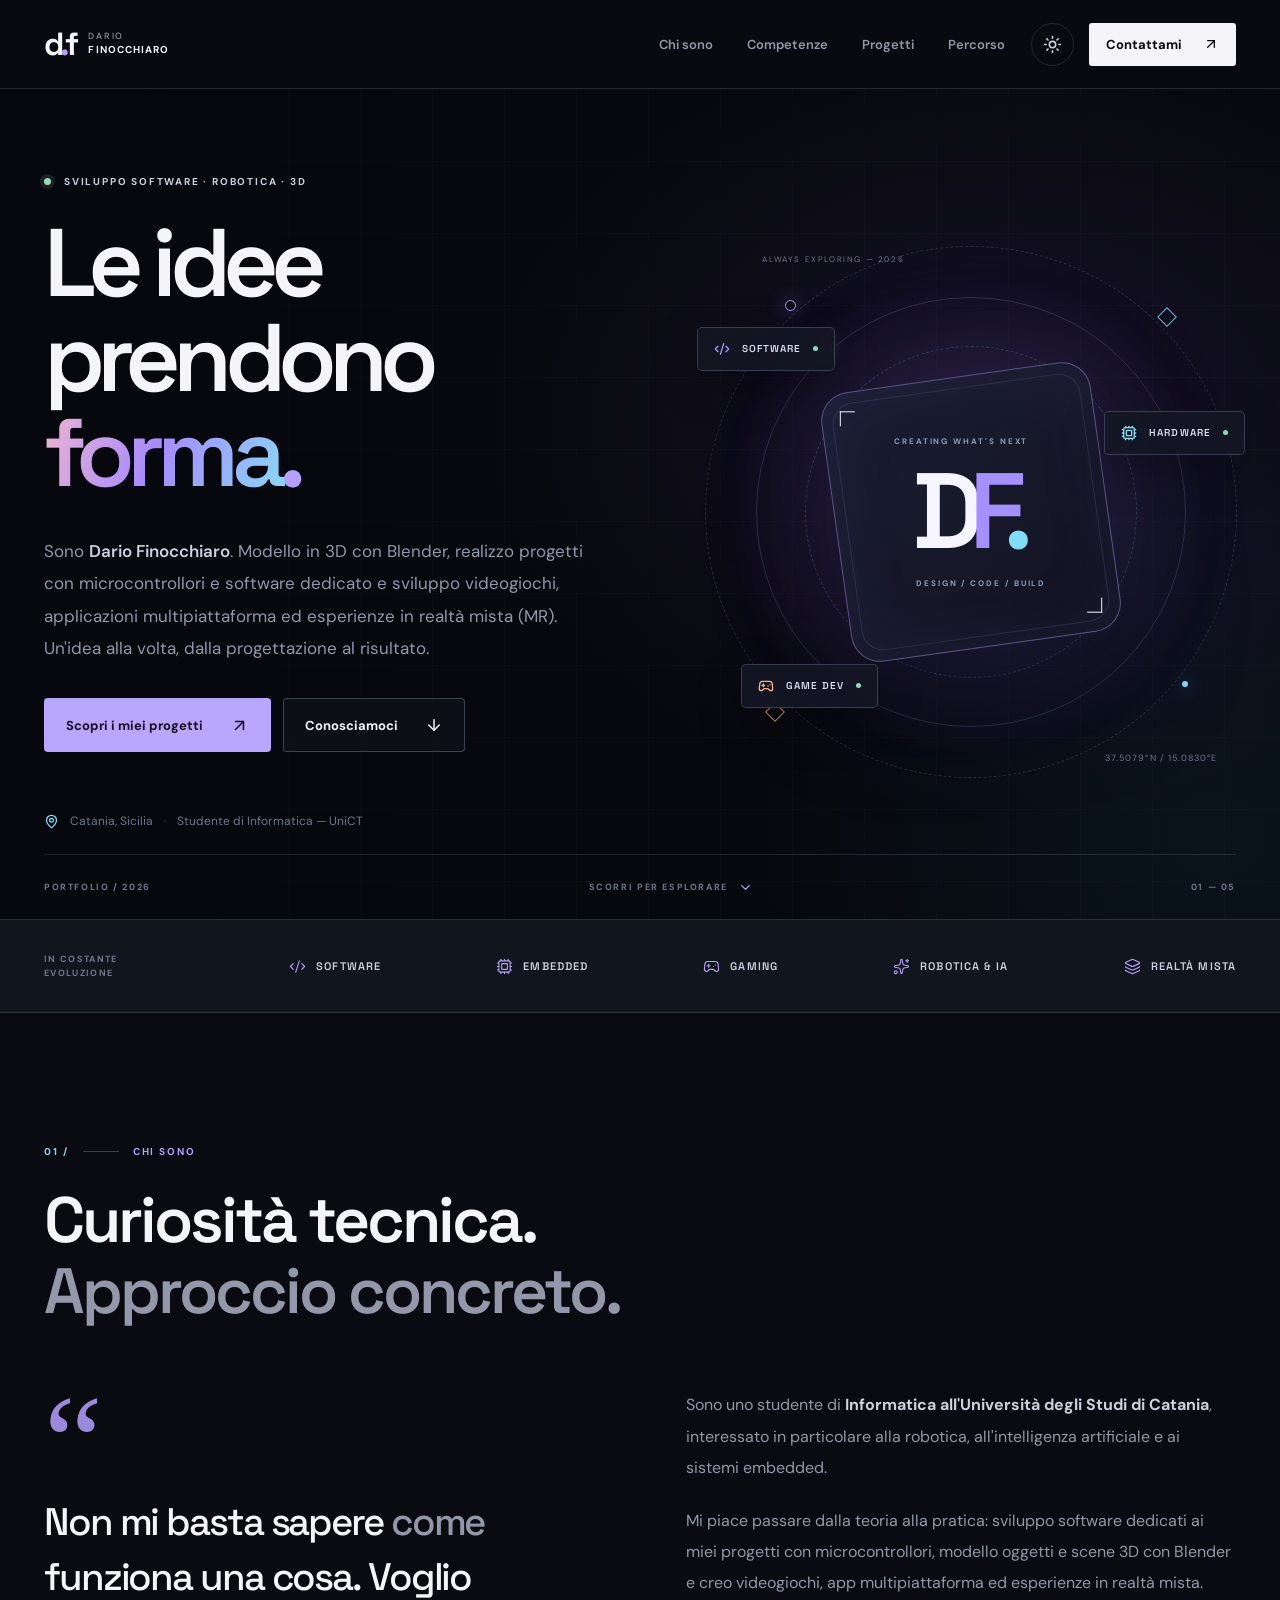
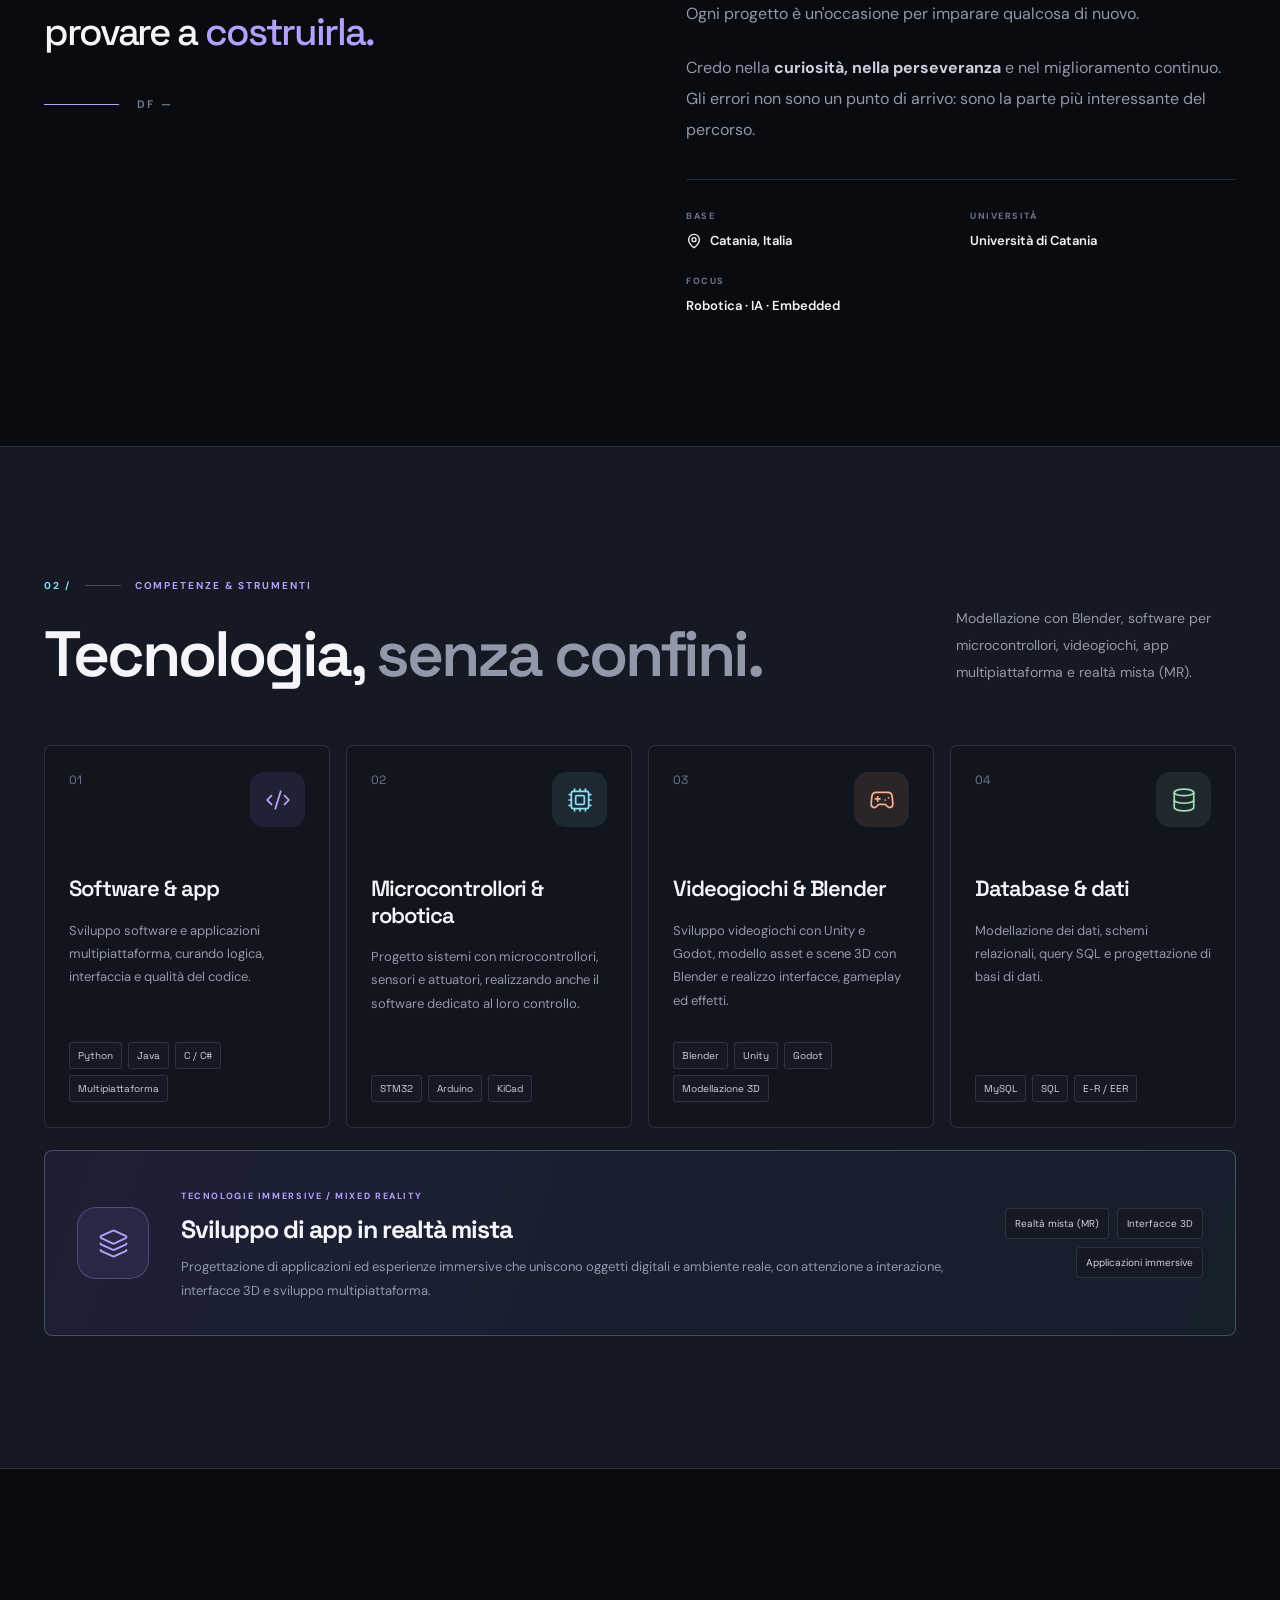
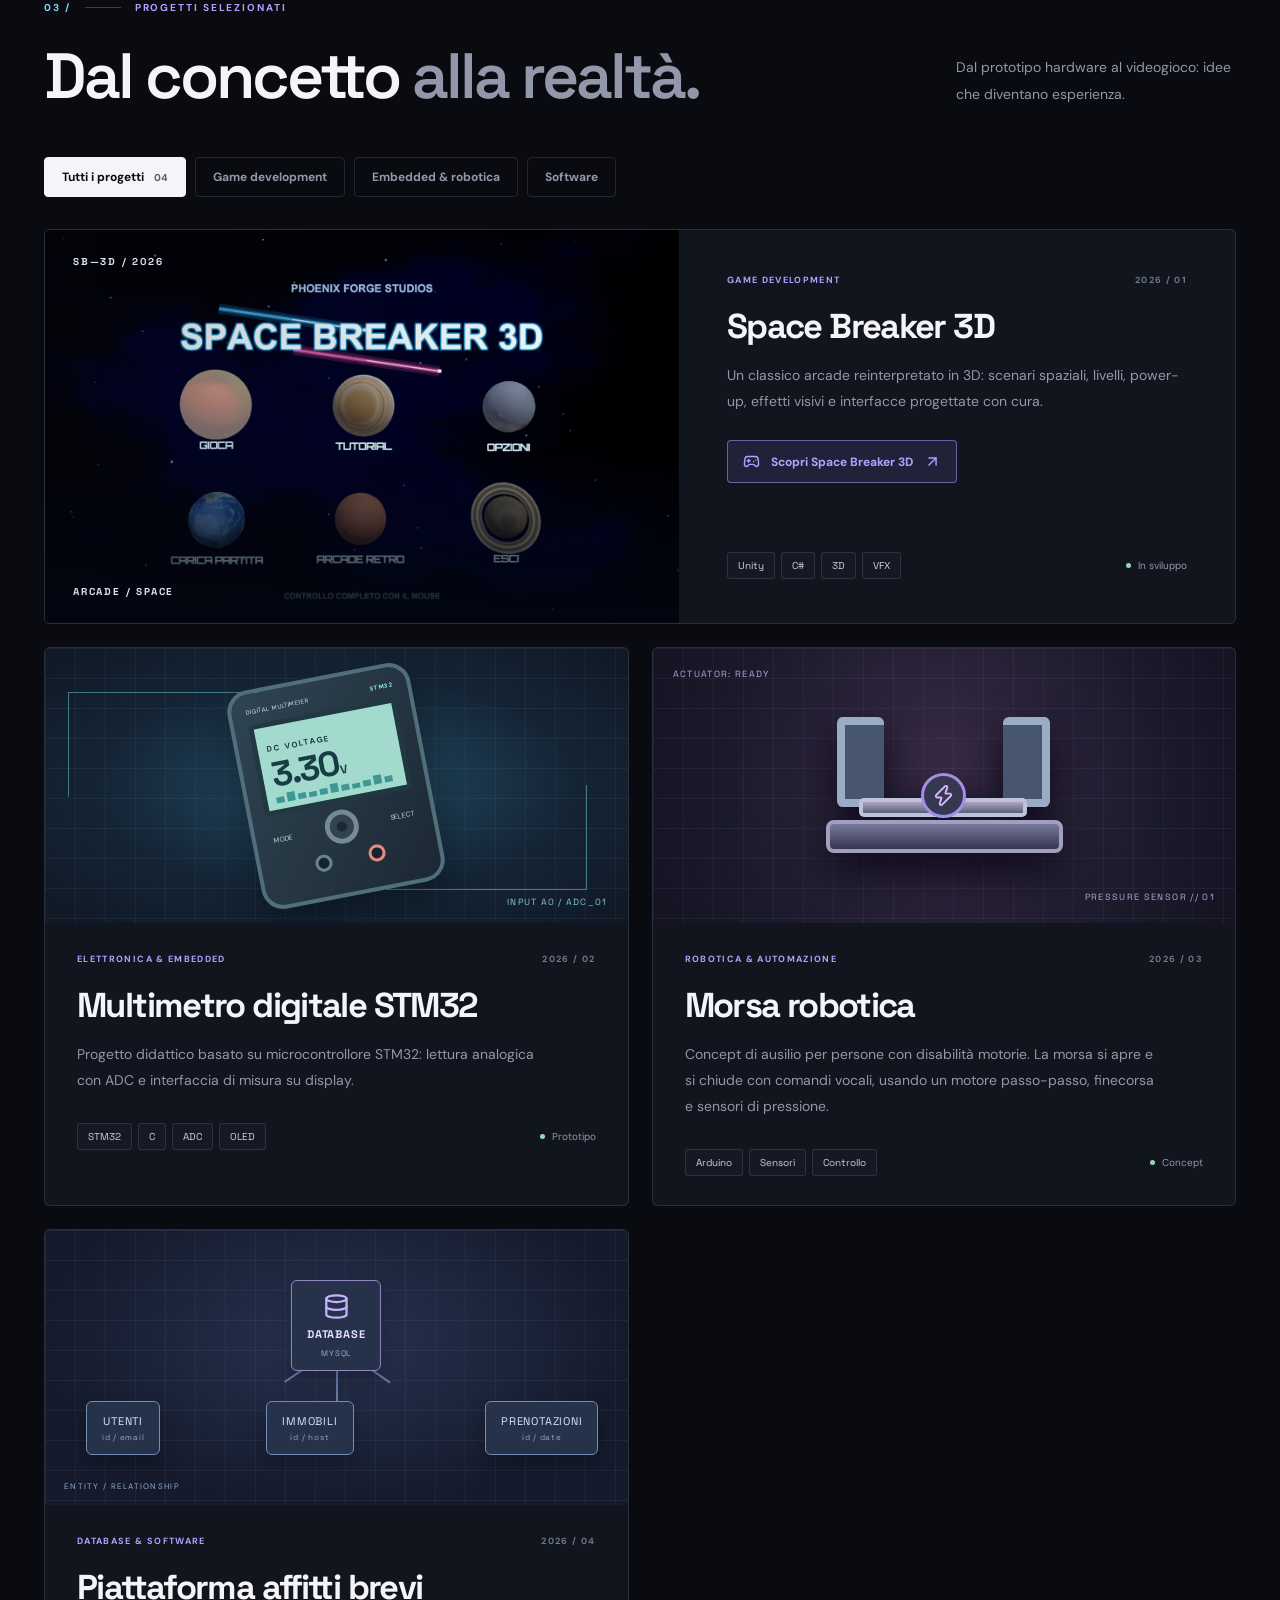
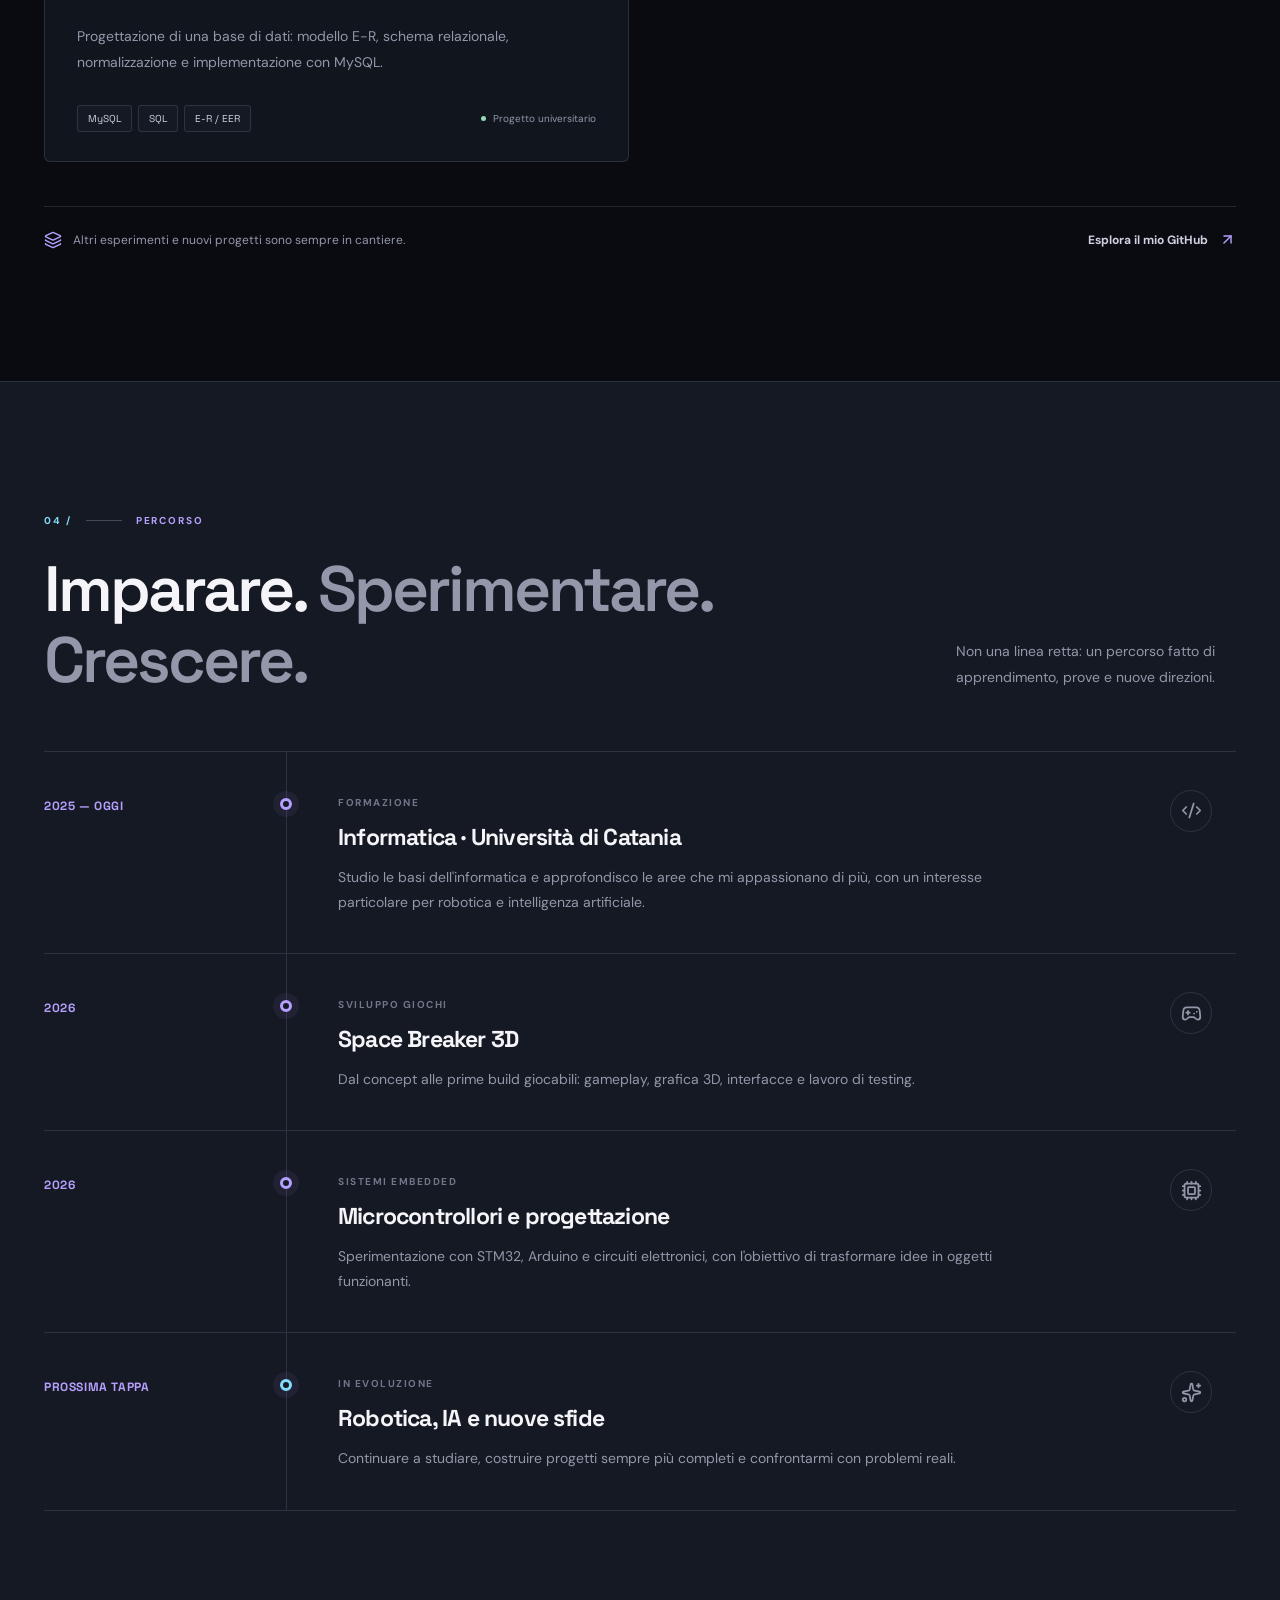
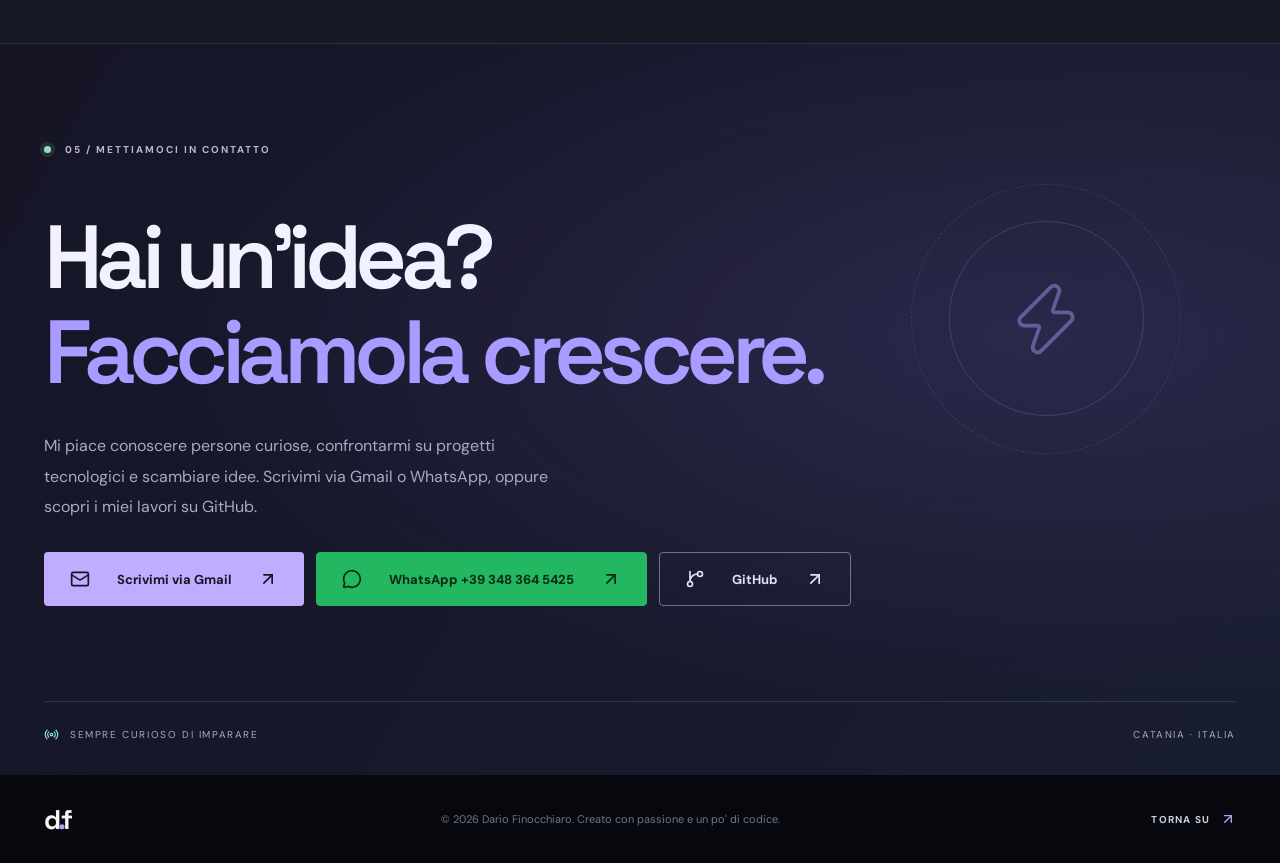
==== commit 9b0f9249: "Set canonical HTTPS URL for the portfolio home" ====
--- a/index.html
+++ b/index.html
@@ -9,6 +9,8 @@
     <meta property="og:type" content="website">
     <meta property="og:title" content="Dario Finocchiaro | Portfolio software, robotica e 3D">
     <meta property="og:description" content="Portfolio di Dario Finocchiaro, studente di Informatica a Catania. Progetti di sviluppo software, robotica con microcontrollori, modellazione 3D con Blender e videogiochi.">
+    <link rel="canonical" href="https://dariofinocchiaro.it/">
+    <meta property="og:url" content="https://dariofinocchiaro.it/">
     <title>Dario Finocchiaro | Portfolio software, robotica e 3D</title>
     <script type="module" crossorigin src="/assets/index-D9giUIAj.js"></script>
     <link rel="stylesheet" crossorigin href="/assets/index-xrHbtzHK.css">
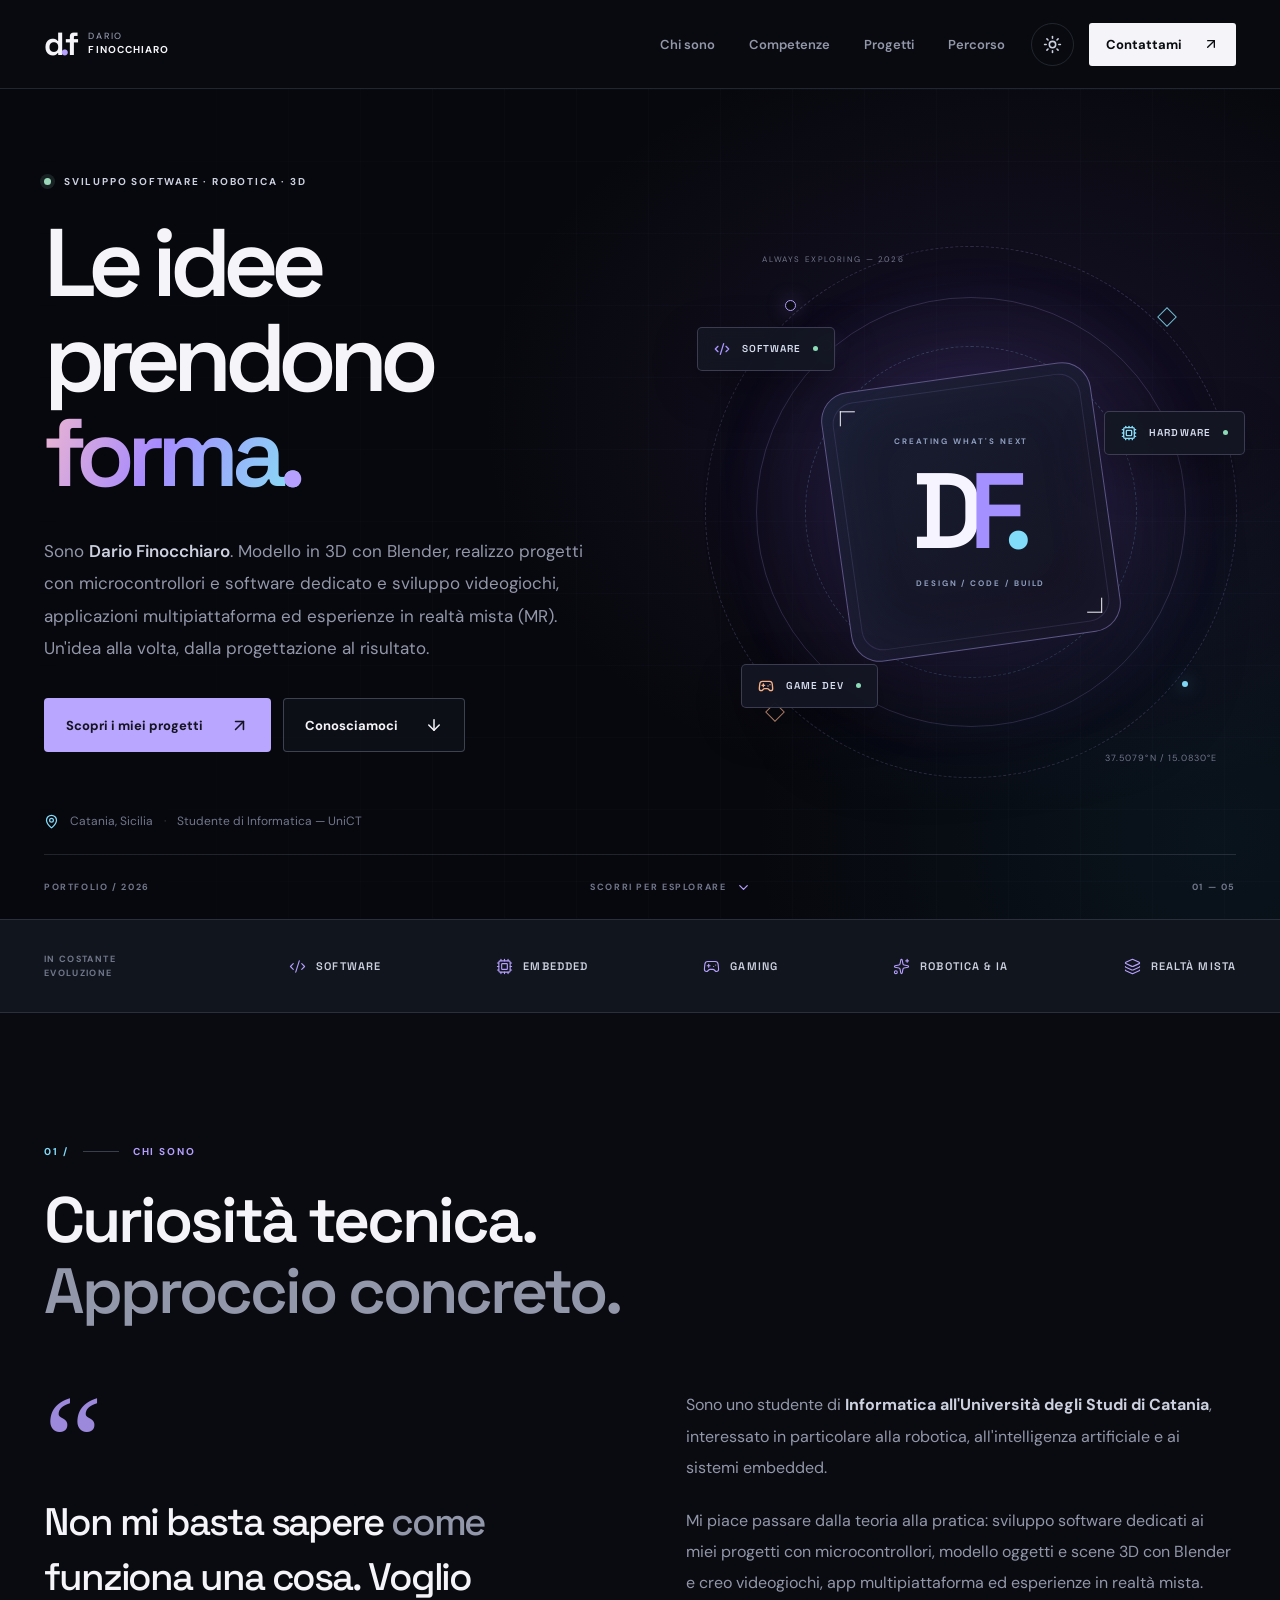
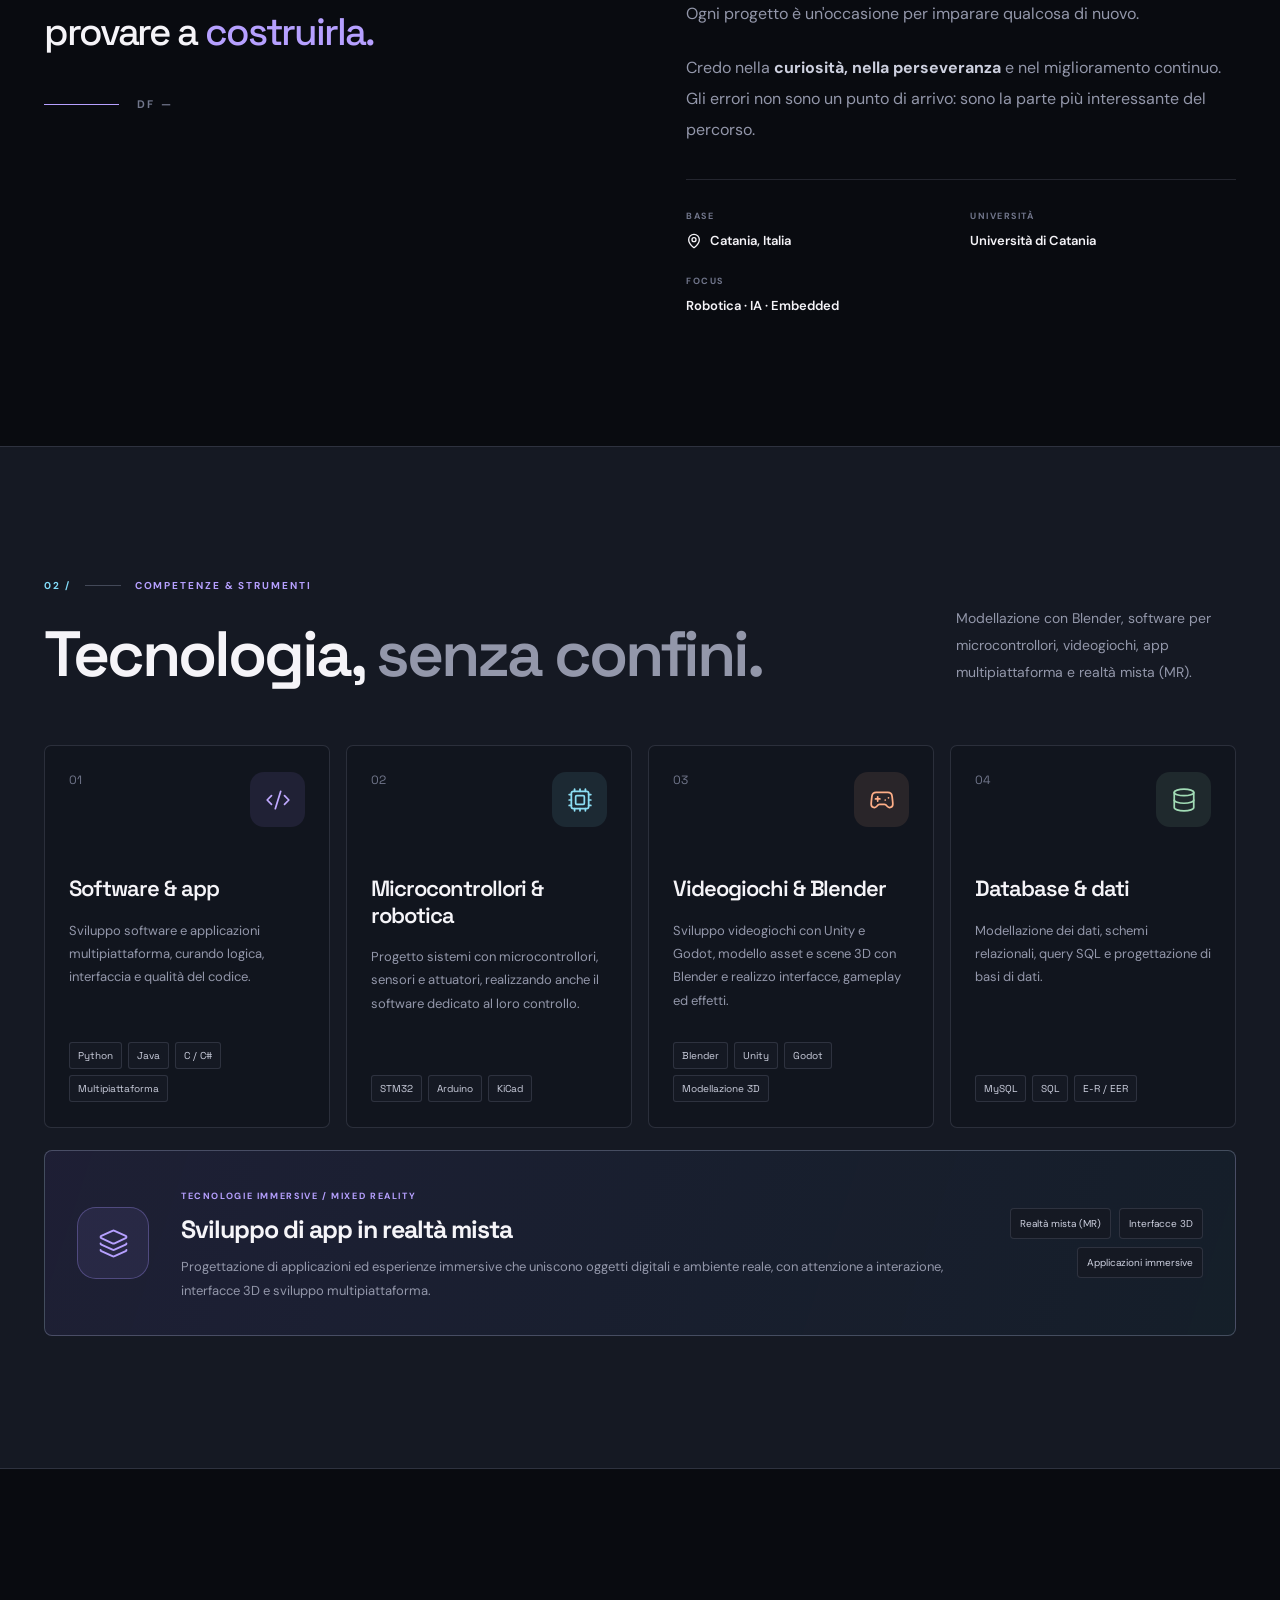
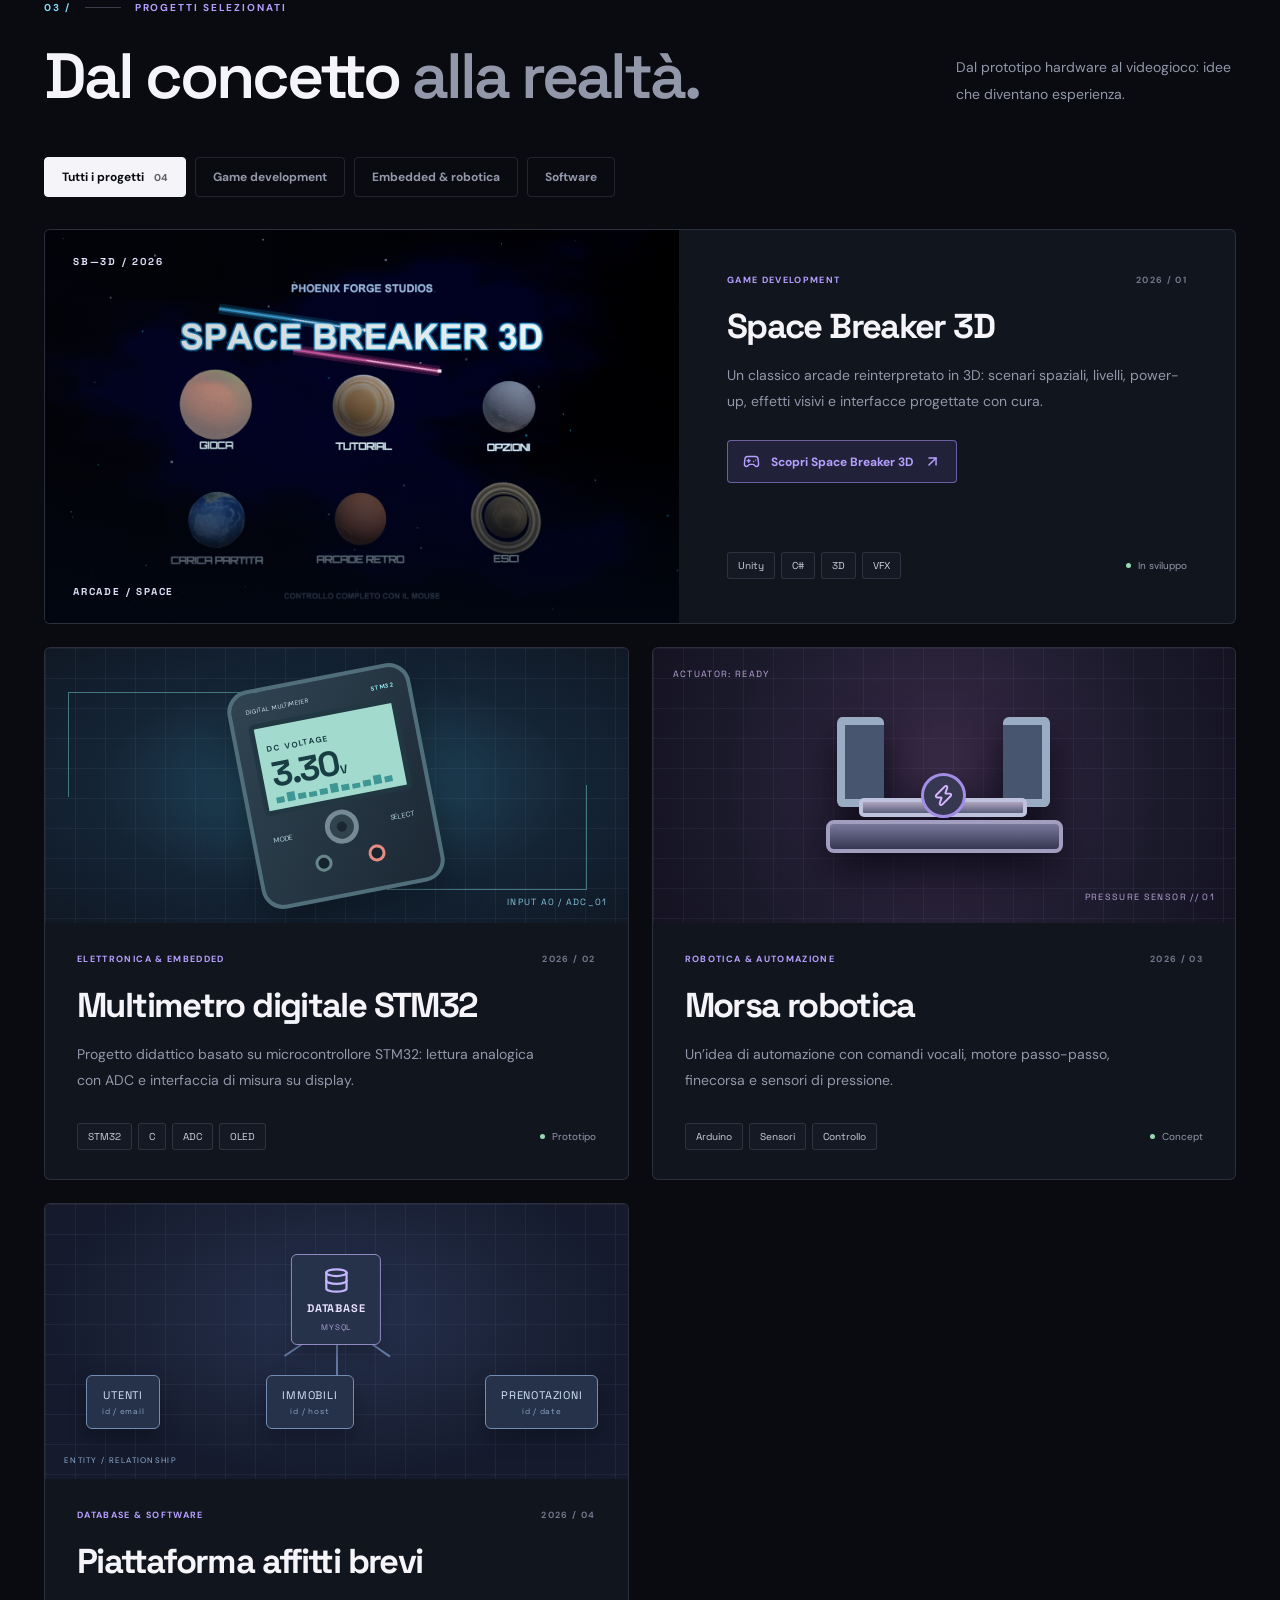
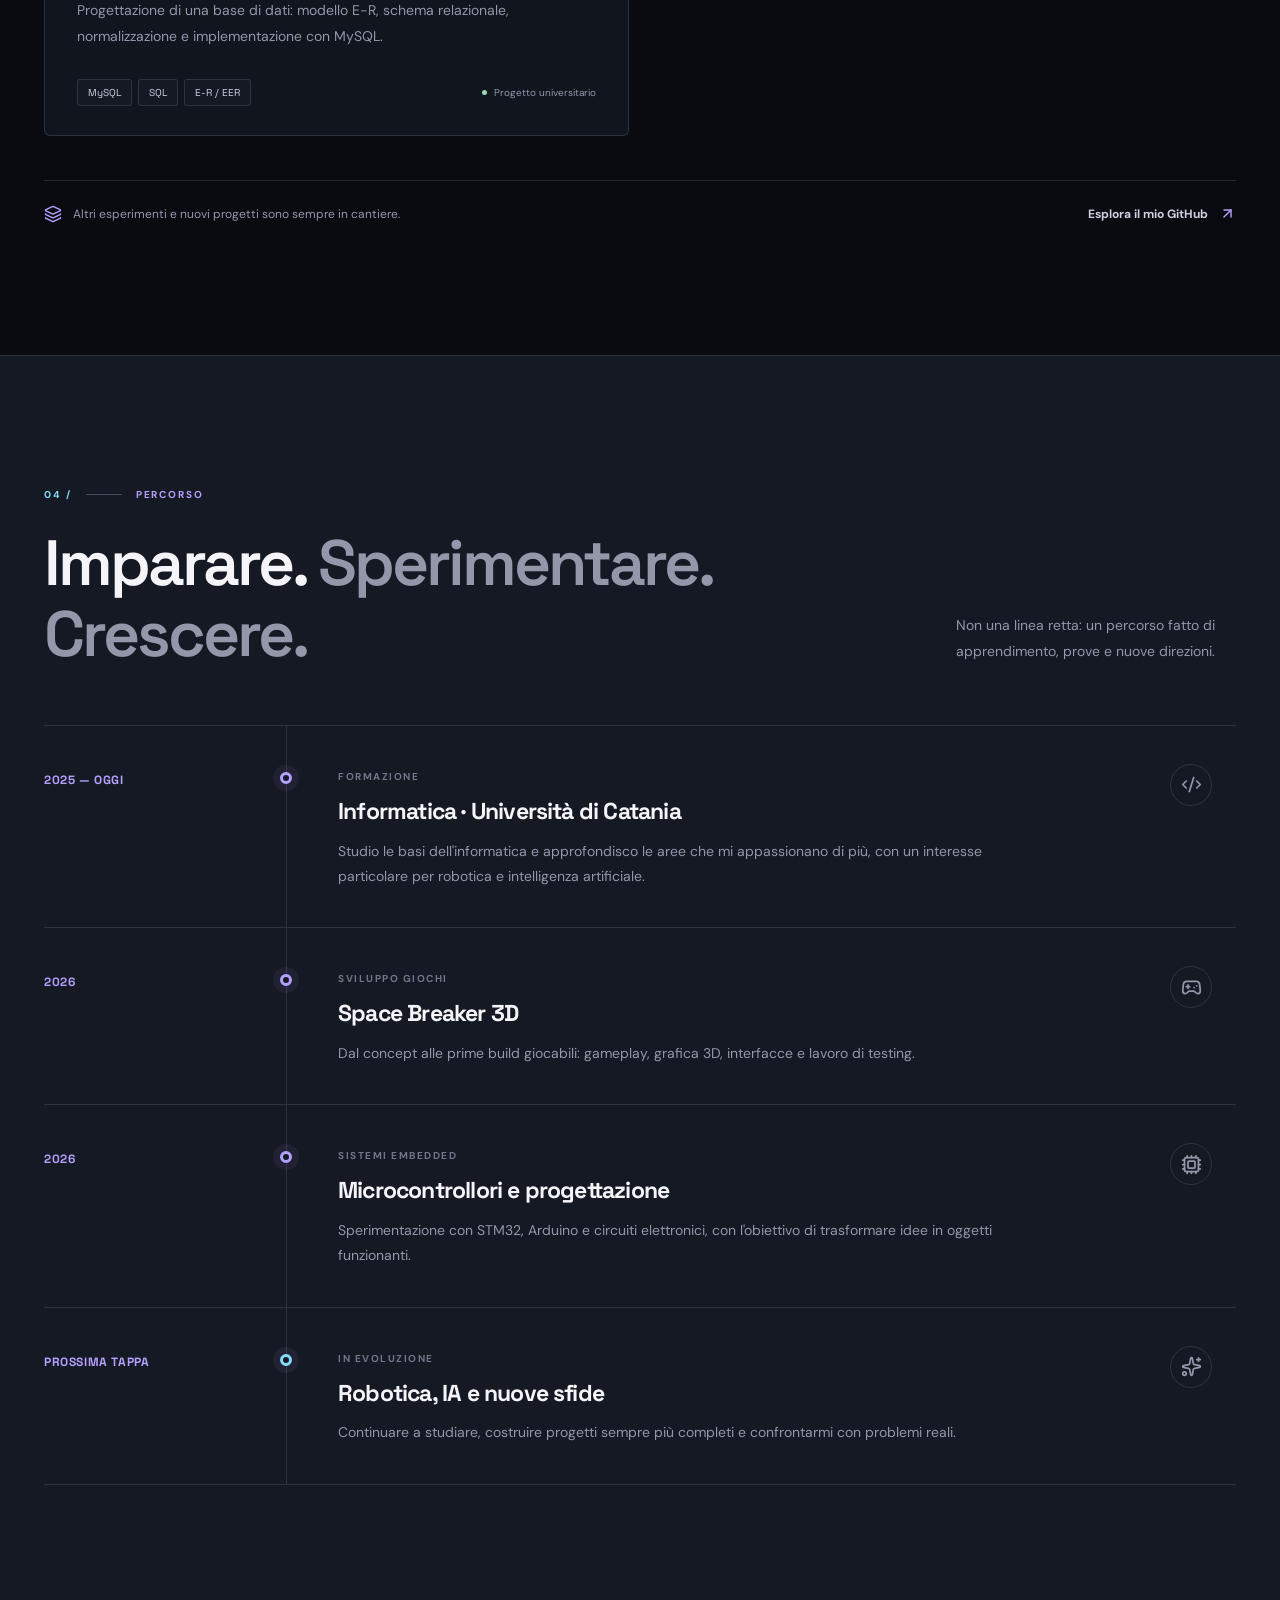
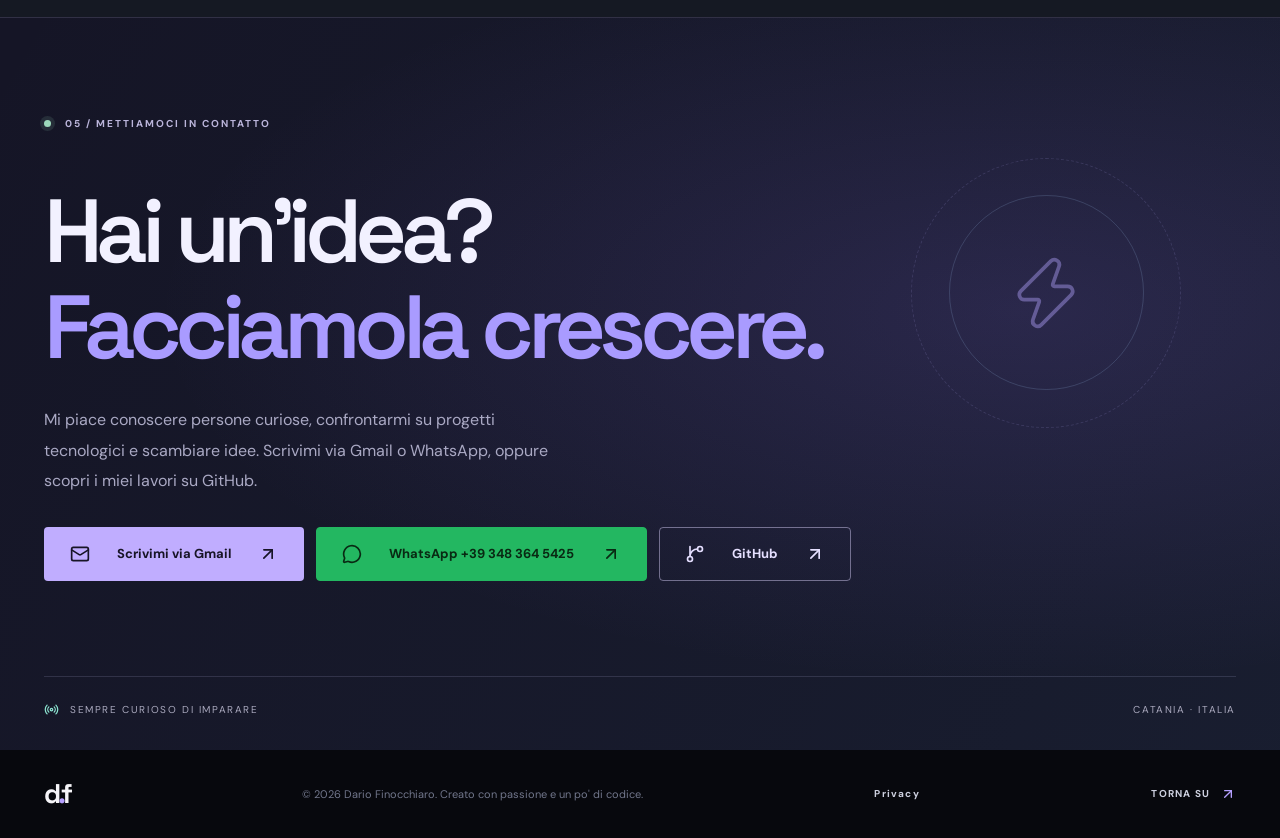
==== commit 80119c0f: "Publish privacy notice and serve portfolio fonts locally" ====
--- a/index.html
+++ b/index.html
@@ -1,21 +1,24 @@
-<!doctype html>
-<html lang="it">
-  <head>
-    <meta charset="UTF-8">
-    <link rel="icon" type="image/svg+xml" href="/favicon.svg">
-    <meta name="viewport" content="width=device-width, initial-scale=1.0">
-    <meta name="theme-color" content="#090b10">
-    <meta name="description" content="Portfolio di Dario Finocchiaro, studente di Informatica a Catania. Progetti di sviluppo software, robotica con microcontrollori, modellazione 3D con Blender e videogiochi.">
-    <meta property="og:type" content="website">
-    <meta property="og:title" content="Dario Finocchiaro | Portfolio software, robotica e 3D">
-    <meta property="og:description" content="Portfolio di Dario Finocchiaro, studente di Informatica a Catania. Progetti di sviluppo software, robotica con microcontrollori, modellazione 3D con Blender e videogiochi.">
-    <link rel="canonical" href="https://dariofinocchiaro.it/">
-    <meta property="og:url" content="https://dariofinocchiaro.it/">
-    <title>Dario Finocchiaro | Portfolio software, robotica e 3D</title>
-    <script type="module" crossorigin src="/assets/index-D9giUIAj.js"></script>
-    <link rel="stylesheet" crossorigin href="/assets/index-xrHbtzHK.css">
-  </head>
-  <body>
-    <div id="root"></div>
-  </body>
-</html>
+<!doctype html>
+<html lang="it">
+  <head>
+    <meta charset="UTF-8">
+    <link rel="icon" type="image/svg+xml" href="/favicon.svg">
+    <meta name="viewport" content="width=device-width, initial-scale=1.0">
+    <meta name="theme-color" content="#090b10">
+    <meta name="description" content="Portfolio di Dario Finocchiaro, studente di Informatica a Catania. Progetti di sviluppo software, robotica con microcontrollori, modellazione 3D con Blender e videogiochi.">
+    <meta property="og:type" content="website">
+    <meta property="og:title" content="Dario Finocchiaro | Portfolio software, robotica e 3D">
+    <meta property="og:description" content="Portfolio di Dario Finocchiaro, studente di Informatica a Catania. Progetti di sviluppo software, robotica con microcontrollori, modellazione 3D con Blender e videogiochi.">
+    <link rel="canonical" href="https://dariofinocchiaro.it/">
+    <meta property="og:url" content="https://dariofinocchiaro.it/">
+    <title>Dario Finocchiaro | Portfolio software, robotica e 3D</title>
+
+    <script type="module" crossorigin src="/assets/index-C7yFsGt1.js"></script>
+    <link rel="stylesheet" crossorigin href="/assets/index-DtPYum8T.css">
+  </head>
+  <body>
+    <div id="root"></div>
+    <noscript><a href="/privacy.html">Privacy</a></noscript>+
+  </body>
+</html>
--- a/assets/index-DtPYum8T.css
+++ b/assets/index-DtPYum8T.css
@@ -0,0 +1 @@
+@font-face{font-family:DM Sans;font-style:normal;font-weight:400 700;font-display:swap;src:url(/fonts/dm-sans.woff2)format("woff2")}@font-face{font-family:Space Grotesk;font-style:normal;font-weight:400 700;font-display:swap;src:url(/fonts/space-grotesk.woff2)format("woff2")}:root{--lightningcss-light: ;--lightningcss-dark:initial;color-scheme:dark;--bg:#090b10;--bg-deep:#07080d;--surface:#11151e;--surface-alt:#151923;--surface-hover:#1b202d;--ink:#f5f4f8;--ink-soft:#cdd0df;--muted:#9397aa;--faint:#71768b;--stroke:#c2cae924;--stroke-strong:#cbd7f740;--accent:#b6a0ff;--accent-blue:#82dcfa;--accent-peach:#f5a47c;--accent-green:#97d8b3;--shadow:0 20px 80px #00000038;background:var(--bg);color:var(--ink);font-synthesis:none;text-rendering:optimizelegibility;-webkit-font-smoothing:antialiased;font-family:DM Sans,ui-sans-serif,system-ui,sans-serif}:root[data-theme=light]{--lightningcss-light:initial;--lightningcss-dark: ;color-scheme:light;--bg:#f5f6fa;--bg-deep:#e9ecf4;--surface:#fff;--surface-alt:#f0f1f7;--surface-hover:#e8eaf5;--ink:#1a1c29;--ink-soft:#384054;--muted:#5f6679;--faint:#7b8091;--stroke:#242c4b24;--stroke-strong:#242c4b3d;--accent:#6b45c5;--accent-blue:#177ba6;--accent-peach:#bb5a32;--accent-green:#257d59;--shadow:0 20px 80px #32325014}*{box-sizing:border-box}html{scroll-behavior:smooth;scroll-padding-top:100px}body{background:var(--bg);min-width:320px;margin:0}body,button,a{-webkit-tap-highlight-color:transparent}button,a{font:inherit}button{cursor:pointer}a{color:inherit;text-decoration:none}button:focus-visible,a:focus-visible{outline:2px solid var(--accent-blue);outline-offset:4px}::selection{color:var(--bg);background:var(--accent)}.site-shell{overflow:clip}.container{width:min(1260px,100% - 88px);margin-inline:auto}.skip-link{z-index:1000;background:var(--accent);color:#101018;padding:12px 18px;position:fixed;top:-70px;left:12px}.skip-link:focus{top:12px}.scroll-progress{z-index:200;pointer-events:none;background:linear-gradient(90deg,#8c76e9,#8dddf9);height:3px;transition:width .1s linear;position:fixed;top:0;left:0}h1,h2,h3,p,blockquote{margin:0}h1,h2,h3{letter-spacing:-.047em;font-family:Space Grotesk,ui-sans-serif,system-ui,sans-serif}.section{padding-block:132px}[data-reveal]{opacity:0;transition:transform .7s cubic-bezier(.22,1,.36,1),opacity .7s;transform:translateY(28px)}[data-reveal].revealed{opacity:1;transform:translateY(0)}.site-header{z-index:100;background:color-mix(in srgb,var(--bg) 88%,transparent);-webkit-backdrop-filter:blur(20px);border-bottom:1px solid var(--stroke);width:100%;position:sticky;top:0}.header-layout{justify-content:space-between;align-items:center;gap:26px;min-height:88px;display:flex}.brand{flex-shrink:0;align-items:center;gap:13px;display:flex}.brand-symbol,.footer-brand{letter-spacing:-.11em;font-family:Space Grotesk,sans-serif;font-size:32px;font-weight:700;line-height:1}.brand-symbol span,.footer-brand span{color:var(--accent)}.brand-name{letter-spacing:.19em;color:var(--muted);font-size:9px;font-weight:500;line-height:1.48;display:block}.brand-name strong{color:var(--ink);letter-spacing:.11em;font-size:10px;font-weight:700}.primary-nav{align-items:center;gap:34px;margin-left:auto;display:flex}.primary-nav a{color:var(--muted);font-size:13px;font-weight:600;transition:color .2s}.primary-nav a:hover{color:var(--ink)}.header-right{align-items:center;gap:15px;display:flex}.icon-button{color:var(--ink-soft);border:1px solid var(--stroke);background:0 0;border-radius:50%;place-items:center;width:43px;height:43px;transition:background .2s,border-color .2s;display:grid}.icon-button:hover{background:var(--surface-hover);border-color:var(--stroke-strong)}.header-cta{background:var(--ink);color:var(--bg);border-radius:3px;align-items:center;gap:21px;padding:13px 17px;font-size:13px;font-weight:700;transition:transform .2s,background .2s;display:flex}.header-cta:hover{transform:translateY(-2px)}.nav-toggle,.mobile-nav-contact{display:none}.hero{isolation:isolate;background:var(--bg-deep);min-height:760px;padding-top:80px;position:relative}.hero-background{z-index:-1;background:radial-gradient(48% 55% at 79% 40%,#6748ae2b,#0000 86%),radial-gradient(43% 60% at 95% 90%,#1d729d1c,#0000 84%);position:absolute;inset:0}.hero-background:after{content:"";background-image:linear-gradient(90deg,#a0ade006 1px,#0000 1px),linear-gradient(#a0ade006 1px,#0000 1px);background-size:72px 72px;position:absolute;inset:0;-webkit-mask-image:linear-gradient(90deg,#0000,#000 35%);mask-image:linear-gradient(90deg,#0000,#000 35%)}.hero-layout{grid-template-columns:54% 46%;align-items:center;min-height:555px;display:grid}.hero-content{z-index:5;padding-bottom:25px;position:relative}.hero-eyebrow{letter-spacing:.18em;color:var(--ink-soft);align-items:center;gap:13px;margin-bottom:28px;font-size:10px;font-weight:700;display:inline-flex}.pulse-dot{background:#9cd9bb;border-radius:50%;flex:none;width:7px;height:7px;display:inline-block;box-shadow:0 0 0 4px #9cd9bb1f}.hero h1{letter-spacing:-.082em;max-width:840px;font-size:clamp(64px,7.5vw,108px);font-weight:600;line-height:.99}.gradient-word{color:var(--accent);background:linear-gradient(110deg,#f1b8cd 0%,#a68aff 45%,#86e3f4 100%);-webkit-text-fill-color:transparent;-webkit-background-clip:text;background-clip:text}:root[data-theme=light] .gradient-word{background:linear-gradient(110deg,#a35e7f,#7053c0,#1e84a8);-webkit-background-clip:text;background-clip:text}.hero-period{-webkit-text-fill-color:var(--accent)}.hero-description{max-width:550px;color:var(--muted);margin-top:34px;font-size:17px;line-height:1.9}.hero-description strong{color:var(--ink-soft);font-weight:600}.hero-actions{flex-wrap:wrap;gap:12px;margin-top:34px;display:flex}.button{border:1px solid #0000;border-radius:4px;justify-content:center;align-items:center;gap:27px;min-height:54px;padding:0 21px;font-size:13px;font-weight:700;transition:transform .2s,background .2s,border-color .2s;display:inline-flex}.button:hover{transform:translateY(-3px)}.button-primary{color:#151321;background:#b9a6fe}.button-primary:hover{background:#d2c5ff}.button-outline{color:var(--ink);border-color:var(--stroke-strong);background:color-mix(in srgb,var(--surface) 65%,transparent)}.button-outline:hover{border-color:var(--accent)}.hero-location{color:var(--faint);flex-wrap:wrap;align-items:center;gap:11px;margin-top:61px;font-size:12px;display:flex}.hero-location svg{color:var(--accent-blue)}.hero-location>span{color:var(--stroke-strong)}.hero-graphic{place-items:center;width:100%;height:560px;margin-left:9px;display:grid;position:relative}.graphic-backlight{filter:blur(12px);background:radial-gradient(circle,#8461d142 0%,#4f378f14 50%,#0000 71%);border-radius:50%;width:490px;height:490px;position:absolute}.orbit{aspect-ratio:1;border-radius:50%;position:absolute}.orbit-outer{border:1px dashed #a29bd238;width:min(97%,540px);animation:95s linear infinite rotate}.orbit-middle{border:1px solid #ae9eee33;width:min(80%,430px);box-shadow:0 0 90px #69539c0a}.orbit-inner{border:1px dashed #85d7f63d;width:min(61%,332px);animation:70s linear infinite reverse rotate}.orbit-middle:before,.orbit-outer:before{content:"";border:1px solid var(--accent);background:var(--bg);border-radius:50%;width:9px;height:9px;position:absolute;top:10%;left:15%;box-shadow:0 0 19px #aa91ff66}.orbit-outer:after{content:"";background:var(--accent-blue);border-radius:50%;width:6px;height:6px;position:absolute;bottom:17%;right:9%;box-shadow:0 0 18px #7ddcffa6}.orbit-dash{border:1px solid #86e7ffcc;width:14px;height:14px;position:absolute;transform:rotate(45deg)}.orbit-dash-one{top:14%;right:13%}.orbit-dash-two{border-color:#f8b290cc;bottom:13%;left:13%}.graphic-center{background:linear-gradient(140deg,#191f32f7,#131220f7);border:1px solid #ac9ced78;border-radius:29px;flex-direction:column;justify-content:center;align-items:center;width:272px;height:272px;display:flex;position:relative;transform:rotate(-8deg);box-shadow:0 40px 120px #0000005c,0 0 120px #9173ff1f,inset 0 0 70px #8763dc17}.graphic-center:after{content:"";pointer-events:none;border:1px solid #bcb2fa21;border-radius:22px;position:absolute;inset:10px}.graphic-center>*{transform:rotate(8deg)}.graphic-center-label,.graphic-center-foot{letter-spacing:.24em;color:#8e9dbe;font-size:8px;font-weight:700}.graphic-center strong{letter-spacing:-.135em;color:#f6f4ff;padding-right:10px;font-family:Space Grotesk,sans-serif;font-size:107px;font-weight:600;line-height:1.25}.graphic-center strong span{color:#a590ff}.graphic-center strong i{color:#80dcf8;font-style:normal}.center-crosshair{border-color:#d2c3ff99;width:15px;height:15px;position:absolute}.crosshair-tl{border-top:1px solid;border-left:1px solid;top:18px;left:18px}.crosshair-br{border-bottom:1px solid;border-right:1px solid;bottom:18px;right:18px}.graphic-chip{z-index:3;color:#d8def0;letter-spacing:.11em;-webkit-backdrop-filter:blur(8px);backdrop-filter:blur(8px);background:#141723ed;border:1px solid #c2beee3b;border-radius:5px;align-items:center;gap:12px;padding:13px 16px;font-family:Space Grotesk,sans-serif;font-size:10px;font-weight:600;display:flex;position:absolute;box-shadow:0 15px 45px #00000047}.graphic-chip svg{color:#a996ff}.graphic-chip i{background:#8cdbb7;border-radius:50%;width:5px;height:5px}.chip-one{top:17%;left:0}.chip-two{top:32%;right:0}.chip-three{bottom:15%;left:8%}.chip-two svg{color:#85ddf8}.chip-three svg{color:#f7b087}.graphic-coordinates{letter-spacing:.12em;color:var(--faint);font-size:9px;position:absolute;bottom:5%;right:5%}.graphic-side-label{letter-spacing:.2em;color:var(--faint);font-size:8px;position:absolute;top:4%;left:12%}.hero-baseline{letter-spacing:.18em;height:65px;color:var(--faint);border-top:1px solid var(--stroke);justify-content:space-between;align-items:center;font-size:9px;font-weight:700;display:flex}.hero-baseline span:nth-child(2){align-items:center;gap:10px;display:flex}.hero-baseline svg{color:var(--accent)}@keyframes rotate{to{transform:rotate(360deg)}}.discipline-band{border-block:1px solid var(--stroke);background:var(--surface)}.discipline-layout{justify-content:space-between;align-items:center;gap:20px;min-height:92px;display:flex}.discipline-layout>span{letter-spacing:.15em;color:var(--faint);max-width:130px;font-size:9px;font-weight:700;line-height:1.6}.discipline-layout b{letter-spacing:.1em;white-space:nowrap;color:var(--ink-soft);align-items:center;gap:10px;font-family:Space Grotesk,sans-serif;font-size:11px;font-weight:600;display:flex}.discipline-layout b svg{color:var(--accent);stroke-width:1.6px}.overline{color:var(--accent);letter-spacing:.19em;align-items:center;gap:14px;margin-bottom:27px;font-size:10px;font-weight:700;display:flex}.section-number{color:var(--accent-blue)}.overline-line{background:var(--stroke-strong);width:36px;height:1px}.section-heading{justify-content:space-between;align-items:end;gap:45px;margin-bottom:55px;display:flex}.section-heading h2{font-size:clamp(42px,5vw,69px);font-weight:600;line-height:1.11}.section-heading h2 span{color:var(--muted)}.section-heading-right{max-width:280px;padding-bottom:5px}.section-heading-right p{color:var(--muted);font-size:14px;line-height:1.9}.about-section{background:var(--bg)}.about-layout{grid-template-columns:1fr 1fr;align-items:start;gap:92px;display:grid}.about-quote{padding:27px 0 0;position:relative}.quote-accent{color:var(--accent);opacity:.85;font-family:Georgia,serif;font-size:132px;line-height:.5}.about-quote blockquote{letter-spacing:-.055em;max-width:530px;margin-top:20px;font-family:Space Grotesk,sans-serif;font-size:clamp(30px,3vw,42px);font-weight:500;line-height:1.43}.about-quote blockquote em{color:var(--muted);font-style:normal}.about-quote blockquote span{color:var(--accent)}.quote-decoration{align-items:center;gap:18px;margin-top:37px;display:flex}.quote-decoration span{background:var(--accent);width:75px;height:1px}.quote-decoration b{color:var(--faint);letter-spacing:.2em;font-size:11px}.about-text{padding-top:7px}.about-text p{color:var(--muted);margin-bottom:22px;font-size:16px;line-height:1.95}.about-text strong{color:var(--ink-soft);font-weight:700}.about-facts{border-top:1px solid var(--stroke);grid-template-columns:1fr 1fr;gap:26px 18px;margin-top:34px;padding-top:30px;display:grid}.about-facts div{flex-direction:column;gap:10px;display:flex}.about-facts div>span{letter-spacing:.17em;color:var(--faint);font-size:9px;font-weight:700}.about-facts strong{color:var(--ink);align-items:center;gap:8px;font-size:13px;font-weight:600;display:flex}.skills-section{background:var(--surface-alt);border-block:1px solid var(--stroke)}.skills-grid{grid-template-columns:repeat(4,minmax(0,1fr));gap:16px;display:grid}.skill-card{border:1px solid var(--stroke);background:var(--surface);border-radius:7px;flex-direction:column;min-height:340px;padding:26px 24px 25px;transition:transform .3s,border-color .3s,box-shadow .3s;display:flex}.skill-card:hover{border-color:var(--stroke-strong);box-shadow:var(--shadow);transform:translateY(-7px)}.skill-card-top{justify-content:space-between;align-items:flex-start;margin-bottom:48px;display:flex}.skill-card-top>span{color:var(--faint);font-family:Space Grotesk;font-size:12px}.skill-icon{border-radius:14px;place-items:center;width:55px;height:55px;display:grid}.skill-icon.purple{color:#c0a9ff;background:#aa89ff1a}.skill-icon.cyan{color:#8cdef4;background:#83d3eb1a}.skill-icon.orange{color:#ffaf88;background:#ffaf881a}.skill-icon.green{color:#a2dcb6;background:#9cd4b41a}.skill-card h3{margin-bottom:17px;font-size:22px;font-weight:600;line-height:1.2}.skill-card p{color:var(--muted);flex:1;font-size:13px;line-height:1.8}.skills-tags{flex-wrap:wrap;align-items:center;gap:6px;margin-top:30px;display:flex}.skills-tags span{background:var(--surface-alt);border:1px solid var(--stroke);color:var(--ink-soft);border-radius:3px;padding:6px 8px;font-family:Space Grotesk,sans-serif;font-size:10px}.projects-section{background:var(--bg)}.project-filters{flex-wrap:wrap;gap:9px;margin-top:-10px;margin-bottom:32px;display:flex}.filter{border:1px solid var(--stroke);color:var(--muted);background:0 0;border-radius:4px;padding:11px 17px;font-size:12px;font-weight:700;transition:background .2s,border-color .2s,color .2s}.filter:hover{border-color:var(--accent);color:var(--ink)}.filter.active{color:var(--bg);background:var(--ink);border-color:var(--ink)}.filter small{opacity:.65;margin-left:10px;font-size:10px}.projects-grid{grid-template-columns:repeat(2,minmax(0,1fr));align-items:stretch;gap:23px;display:grid}.project-card{background:var(--surface);border:1px solid var(--stroke);border-radius:6px;transition:transform .3s,border-color .3s;overflow:hidden}.project-card:hover{border-color:var(--stroke-strong);transform:translateY(-5px)}.project-featured{grid-column:span 2;grid-template-columns:1.14fr 1fr;min-height:395px;display:grid}.project-image{background:#141827;place-items:center;height:275px;display:grid;position:relative;overflow:hidden}.project-featured .project-image{height:100%;min-height:380px}.game-art{background:#060e1d}.game-art img{object-fit:cover;filter:saturate(.86)contrast(1.09);width:100%;height:100%;display:block}.game-art:after{content:"";background:linear-gradient(#0000 55%,#010611e6),linear-gradient(90deg,#0a0f2338,#0000);position:absolute;inset:0}.art-corner{z-index:2;letter-spacing:.18em;color:#dfdff7;font-family:Space Grotesk;font-size:10px;font-weight:700;position:absolute}.art-corner-top{top:25px;left:28px}.art-corner-bottom{bottom:25px;left:28px}.project-info{flex-direction:column;padding:30px 32px 29px;display:flex}.project-featured .project-info{justify-content:center;padding:44px 48px}.project-topline{color:var(--accent);letter-spacing:.15em;justify-content:space-between;gap:15px;margin-bottom:21px;font-size:9px;font-weight:700;display:flex}.project-topline span:last-child{color:var(--faint)}.project-info h3{margin-bottom:18px;font-size:clamp(25px,2.7vw,37px);line-height:1.1}.project-info p{color:var(--muted);max-width:480px;margin-bottom:29px;font-size:14px;line-height:1.85}.project-bottom{flex-wrap:wrap;justify-content:space-between;align-items:center;gap:18px;margin-top:auto;display:flex}.project-tags{flex-wrap:wrap;gap:6px;display:flex}.project-tags span{background:var(--surface-alt);border:1px solid var(--stroke);color:var(--ink-soft);border-radius:3px;padding:6px 10px;font-family:Space Grotesk;font-size:10px}.project-status{white-space:nowrap;color:var(--muted);align-items:center;gap:7px;font-size:10px;display:inline-flex}.project-status span{background:var(--accent-green);border-radius:50%;width:5px;height:5px}.art-grid{background-image:linear-gradient(#9daae212 1px,#0000 1px),linear-gradient(90deg,#9daae212 1px,#0000 1px);background-size:30px 30px;position:absolute;inset:0}.meter-art{background:radial-gradient(#234f66 0%,#142435 58%,#101824 100%)}.meter{z-index:2;background:linear-gradient(125deg,#304452,#1c2834);border:4px solid #516f7b;border-radius:22px;width:186px;height:222px;padding:14px;transform:rotate(-11deg);box-shadow:0 14px 40px #00000061}.meter-label{color:#d5e9ef;letter-spacing:.08em;justify-content:space-between;font-size:6px;display:flex}.meter-label b{color:#91eff3}.meter-screen{color:#193d44;background:#a2dbce;border:5px solid #213843;border-radius:5px;height:93px;margin-top:9px;padding:9px}.meter-screen>span{letter-spacing:.16em;font-size:8px;font-weight:700}.meter-screen strong{letter-spacing:-.05em;font-family:Space Grotesk;font-size:35px;line-height:1.08;display:block}.meter-screen small{font-size:12px}.meter-bars{align-items:end;gap:3px;height:9px;display:flex}.meter-bars i{background:#3e9695;width:8px;height:70%}.meter-bars i:nth-child(2n){height:100%}.meter-bars i:nth-child(4n){height:48%}.meter-control{color:#b9d8df;justify-content:space-between;align-items:center;margin:7px 3px;font-size:7px;display:flex}.meter-control div{background:#1b2732;border:5px solid #768a94;border-radius:50%;width:34px;height:34px;box-shadow:inset 0 0 0 7px #31444e}.meter-jacks{justify-content:center;gap:37px;display:flex}.meter-jacks i{background:#15242c;border:3px solid #66868c;border-radius:50%;width:17px;height:17px;display:block}.meter-jacks i:last-child{border-color:#e48c83}.pin-line{border:1px solid #80e3e573;width:200px;height:105px;position:absolute}.pin-line-one{border-bottom:0;border-right:0;top:16%;left:4%}.pin-line-two{border-top:0;border-left:0;bottom:12%;right:7%}.art-coordinate{color:#85c5da;letter-spacing:.14em;font:9px Space Grotesk;position:absolute;bottom:15px;right:20px}.robot-art{background:radial-gradient(circle at 50% 48%,#3a2b48,#1b1a2b 67%,#151322)}.robot-clamp{z-index:2;filter:drop-shadow(0 18px 22px #0a0815);width:275px;height:175px;position:relative}.clamp-jaw{background:#48556e;border:8px solid #9aacc3;border-radius:6px;width:47px;height:90px;position:absolute;top:19px}.jaw-left{border-right:0;left:31px}.jaw-right{border-left:0;right:31px}.clamp-rail{background:linear-gradient(#b1a6c1,#595e79);border:4px solid #bec2dc;border-radius:5px;width:168px;height:19px;position:absolute;top:100px;left:53px}.clamp-base{background:linear-gradient(#79789b,#363752);border:4px solid #a29ebf;border-radius:8px;width:237px;height:33px;position:absolute;top:122px;left:20px}.clamp-center{color:#d6b6ff;background:#363750;border:3px solid #a28ee5;border-radius:50%;place-items:center;width:45px;height:45px;display:grid;position:absolute;top:75px;left:115px}.robot-note{letter-spacing:.15em;color:#b9a5db;font:9px Space Grotesk;position:absolute}.robot-note-top{top:20px;left:20px}.robot-note-bottom{bottom:20px;right:20px}.data-art{background:radial-gradient(at 50% 40%,#27324f,#151b2d 70%)}.data-node{z-index:2;color:#d6e4fa;letter-spacing:.07em;background:#263249;border:1px solid #738cb3;border-radius:6px;flex-direction:column;align-items:center;gap:4px;padding:12px 15px;font:11px Space Grotesk;display:flex;position:absolute;box-shadow:0 10px 20px #0000003d}.node-main{color:#c3b4ff;border-color:#9189c6;gap:7px;top:18%;left:50%;transform:translate(-50%)}.node-main strong{color:#e9dfff;font-size:11px}.node-main small{color:#a9a0da;font-size:8px}.node-a{top:62%;left:7%}.node-b{top:62%;left:38%}.node-c{top:62%;right:5%}.data-node b{color:#8fa8c9;font-size:8px;font-weight:400}.data-link{z-index:1;transform-origin:top;background:#657da8;width:2px;height:50px;position:absolute;top:45%}.data-link-a{left:48%;transform:rotate(56deg)}.data-link-b{left:50%}.data-link-c{left:52%;transform:rotate(-55deg)}.data-caption{color:#8eacd2;letter-spacing:.16em;font-size:8px;position:absolute;bottom:14px;left:19px}.project-footer{border-top:1px solid var(--stroke);justify-content:space-between;align-items:center;gap:25px;margin-top:44px;padding-top:24px;display:flex}.project-footer span,.project-footer a{color:var(--muted);align-items:center;gap:11px;font-size:12px;display:inline-flex}.project-footer svg{color:var(--accent)}.project-footer a{color:var(--ink-soft);font-weight:700;transition:color .2s}.project-footer a:hover{color:var(--accent)}.journey-section{border-top:1px solid var(--stroke);background:var(--surface-alt)}.timeline{border-top:1px solid var(--stroke)}.timeline-item{border-bottom:1px solid var(--stroke);grid-template-columns:190px 48px 1fr 50px;align-items:start;gap:28px;padding:38px 24px 38px 0;display:grid;position:relative}.timeline-year{color:var(--accent);letter-spacing:.05em;margin-top:8px;font-family:Space Grotesk,sans-serif;font-size:12px;font-weight:700}.timeline-dot{border:3px solid var(--accent);background:var(--surface-alt);border-radius:50%;width:12px;height:12px;margin:8px auto 0;box-shadow:0 0 0 7px #a184ee14}.timeline-dot:before{content:"";background:var(--stroke);z-index:-1;width:1px;margin-left:3px;position:absolute;top:0;bottom:0}.timeline-dot.future{border-color:var(--accent-blue)}.timeline-copy span{letter-spacing:.15em;color:var(--faint);font-size:10px;font-weight:700}.timeline-copy h3{letter-spacing:-.035em;margin:12px 0;font-size:23px;line-height:1.3}.timeline-copy p{color:var(--muted);max-width:700px;font-size:14px;line-height:1.8}.timeline-icon{border:1px solid var(--stroke);width:42px;height:42px;color:var(--muted);border-radius:50%;justify-self:end;place-items:center;display:grid}.contact-section{color:#f2f1ff;background:#151526;border-top:1px solid #cdc7f426;position:relative;overflow:hidden}.contact-section:before{content:"";pointer-events:none;background:radial-gradient(at 80% 40%,#8868e32b,#0000 60%),linear-gradient(120deg,#0000,#417f9f14);position:absolute;inset:0}.contact-layout{padding-top:99px;padding-bottom:33px;position:relative}.contact-topline{letter-spacing:.2em;color:#bbb5db;align-items:center;gap:14px;font-size:10px;font-weight:700;display:flex}.contact-content{z-index:3;padding:54px 0 95px;position:relative}.contact-content h2{letter-spacing:-.073em;max-width:960px;font-size:clamp(53px,7vw,98px);font-weight:600;line-height:1.07}.contact-content h2 span{color:#a99bff}.contact-content p{color:#aaa9c4;max-width:520px;margin:30px 0;font-size:16px;line-height:1.9}.contact-button{color:#171426;background:#c0adff;padding-inline:25px}.contact-button:hover{background:#ddcfff}.contact-graphic{color:#b4a5ffa6;opacity:.65;place-items:center;width:300px;height:300px;display:grid;position:absolute;top:125px;right:40px}.contact-graphic-ring{border:1px dashed #afa7f040;border-radius:50%;width:270px;height:270px;animation:90s linear infinite rotate;position:absolute}.contact-graphic-ring.second{border-style:solid;border-color:#a0c8f247;width:195px;height:195px;animation-direction:reverse}.contact-bottom{letter-spacing:.16em;color:#aaa9be;border-top:1px solid #c8c8f326;justify-content:space-between;gap:15px;padding-top:25px;font-size:10px;display:flex}.contact-bottom span{align-items:center;gap:11px;display:inline-flex}.contact-bottom svg{color:#8ce3d0}.site-footer{background:var(--bg-deep);padding:25px 0}.footer-layout{justify-content:space-between;align-items:center;gap:18px;min-height:38px;display:flex}.footer-brand{font-size:27px}.footer-layout>span{color:var(--faint);font-size:11px}.footer-top{letter-spacing:.12em;color:var(--ink-soft);align-items:center;gap:10px;font-size:10px;font-weight:700;display:flex}.footer-top svg{color:var(--accent)}.screenreader-note{clip:rect(0,0,0,0);white-space:nowrap;border:0;width:1px;height:1px;margin:-1px;padding:0;position:absolute;overflow:hidden}@media (width>=1440px){.hero h1{font-size:105px}}@media (width<=1130px){.container{width:min(100% - 64px,1100px)}.primary-nav{gap:19px}.header-layout{gap:14px}.header-right{gap:9px}.hero h1{font-size:clamp(62px,7.7vw,88px)}.hero-graphic{transform:scale(.9)}.skills-grid{grid-template-columns:repeat(2,minmax(0,1fr))}.skill-card{min-height:300px}.about-layout{gap:50px}.discipline-layout{flex-wrap:wrap;justify-content:flex-start;gap:24px}.discipline-layout>span{margin-right:10px}.project-featured .project-info{padding:30px}}@media (width<=800px){.container{width:calc(100% - 42px)}.header-layout{min-height:72px}.brand-name,.header-cta{display:none}.nav-toggle{display:grid}.primary-nav{background:var(--bg);border-bottom:1px solid var(--stroke);flex-direction:column;align-items:stretch;gap:0;padding:20px 21px 28px;display:none;position:absolute;top:72px;left:0;right:0;box-shadow:0 16px 30px #00000026}.primary-nav.nav-open{display:flex}.primary-nav a{border-bottom:1px solid var(--stroke);padding:14px 8px;font-size:15px}.primary-nav .mobile-nav-contact{color:var(--accent);justify-content:space-between;align-items:center;display:flex}.hero{padding-top:48px}.hero-layout{flex-direction:column;align-items:stretch;min-height:0;display:flex}.hero-content{padding-bottom:0}.hero h1{font-size:clamp(62px,11vw,86px)}.hero-description{max-width:620px}.hero-graphic{transform-origin:50%;max-width:510px;height:450px;margin:0 auto;transform:scale(.88)}.hero-location{margin-top:42px}.hero-baseline{height:60px}.section{padding-block:92px}.section-heading{flex-direction:column;align-items:start;gap:20px;margin-bottom:36px}.section-heading-right{max-width:600px}.about-layout{grid-template-columns:1fr;gap:44px}.about-quote{padding:0}.about-quote blockquote{max-width:700px}.projects-grid{gap:18px}.project-featured{grid-column:span 2;grid-template-columns:1fr;min-height:0}.project-featured .project-image{height:360px;min-height:0}.project-info,.project-featured .project-info{padding:26px}.contact-graphic{opacity:.25;right:-70px}.contact-content{padding-bottom:80px}.timeline-item{grid-template-columns:126px 20px 1fr 25px;gap:12px}.timeline-year{font-size:10px}}@media (width<=560px){.container{width:calc(100% - 34px)}.hero{padding-top:45px}.hero-eyebrow{letter-spacing:.1em;font-size:8px}.hero h1{font-size:clamp(51px,12.5vw,71px)}.hero-description{margin-top:27px;font-size:15px;line-height:1.8}.hero-actions{flex-direction:column;align-items:stretch}.button{justify-content:space-between;width:100%}.hero-location{font-size:11px;line-height:1.5}.hero-graphic{width:100%;min-width:450px;height:360px;margin:-18px auto;position:relative;left:50%;transform:scale(.68)translate(-50%)}.hero-baseline{font-size:8px}.hero-baseline span:nth-child(2){display:none}.discipline-layout{gap:18px 20px;padding-block:21px}.discipline-layout>span{flex-basis:100%;max-width:none}.discipline-layout b{font-size:9px}.section{padding-block:73px}.overline{font-size:9px}.section-heading h2{font-size:clamp(38px,10vw,50px)}.section-heading-right p{font-size:13px}.about-quote blockquote{font-size:30px}.about-text p{font-size:14px}.skills-grid,.projects-grid{grid-template-columns:1fr}.skill-card{min-height:285px}.skill-card-top{margin-bottom:32px}.project-featured{grid-column:span 1}.project-featured .project-image{height:230px}.project-image{height:250px}.project-topline{font-size:8px}.project-info h3{font-size:27px}.project-info p{font-size:13px}.project-filters{gap:7px}.filter{padding:10px 12px;font-size:11px}.project-footer{flex-direction:column;align-items:flex-start}.timeline-item{grid-template-columns:1fr 24px;gap:7px 15px;padding:26px 0}.timeline-year{grid-area:1/1}.timeline-copy{grid-area:2/1}.timeline-dot{grid-area:1/2;justify-self:center}.timeline-icon{grid-area:2/2}.timeline-copy h3{font-size:21px}.contact-layout{padding-top:69px}.contact-topline{font-size:9px}.contact-content{padding:44px 0 72px}.contact-content h2{font-size:clamp(43px,10.5vw,68px)}.contact-content p{font-size:14px}.contact-graphic{top:160px;right:-185px}.contact-bottom{font-size:8px}.footer-layout{flex-wrap:wrap;justify-content:space-between}.footer-layout>span{flex-basis:100%;order:3;line-height:1.5}}@media (prefers-reduced-motion:reduce){*,:before,:after{scroll-behavior:auto!important;transition-duration:.01ms!important;animation-duration:.01ms!important;animation-iteration-count:1!important}[data-reveal]{opacity:1;transform:none}}.project-release-link{color:var(--accent);background:#9d82f91f;border:1px solid #ab94f98c;border-radius:4px;justify-content:center;align-self:flex-start;align-items:center;gap:11px;margin:-4px 0 24px;padding:12px 15px;font-size:12px;font-weight:700;transition:transform .2s,background .2s,border-color .2s;display:inline-flex}.project-release-link:hover{border-color:var(--accent);background:#9d82f938;transform:translateY(-2px)}@media (width<=560px){.project-release-link{width:100%;font-size:11px}}.contact-links{flex-wrap:wrap;align-items:center;gap:12px;display:flex}.contact-github-button{color:#e5dfff;background:0 0;border:1px solid #ddd4ff73}.contact-github-button:hover{background:#ffffff17}@media (width<=560px){.contact-links{flex-direction:column;align-items:stretch}}.mr-highlight{border:1px solid var(--stroke-strong);background:linear-gradient(108deg,#7a67da1f,#429cbb12),var(--surface);border-radius:8px;grid-template-columns:78px minmax(0,1fr) 220px;align-items:center;gap:26px;margin-top:22px;padding:32px;display:grid}.mr-icon{width:72px;height:72px;color:var(--accent);background:#9b8aee17;border:1px solid #9b8aee59;border-radius:19px;place-items:center;display:grid}.mr-overline{color:var(--accent);letter-spacing:.18em;font-size:9px;font-weight:700}.mr-copy h3{letter-spacing:-.04em;margin:9px 0 10px;font-size:25px}.mr-copy p{color:var(--muted);font-size:13px;line-height:1.85}.mr-tags{flex-wrap:wrap;justify-content:flex-end;gap:8px;display:flex}.mr-tags span{border:1px solid var(--stroke);background:var(--surface-alt);color:var(--ink-soft);border-radius:4px;padding:8px 9px;font-size:10px}@media (width<=900px){.mr-highlight{grid-template-columns:68px 1fr}.mr-icon{width:60px;height:60px}.mr-tags{grid-column:2;justify-content:flex-start}}@media (width<=560px){.mr-highlight{grid-template-columns:1fr;gap:14px;padding:23px}.mr-tags{grid-column:1}.mr-copy h3{font-size:22px}}.contact-whatsapp-button{color:#092913;background:#23b761;border:1px solid #23b761}.contact-whatsapp-button:hover{background:#4fd888;border-color:#4fd888}
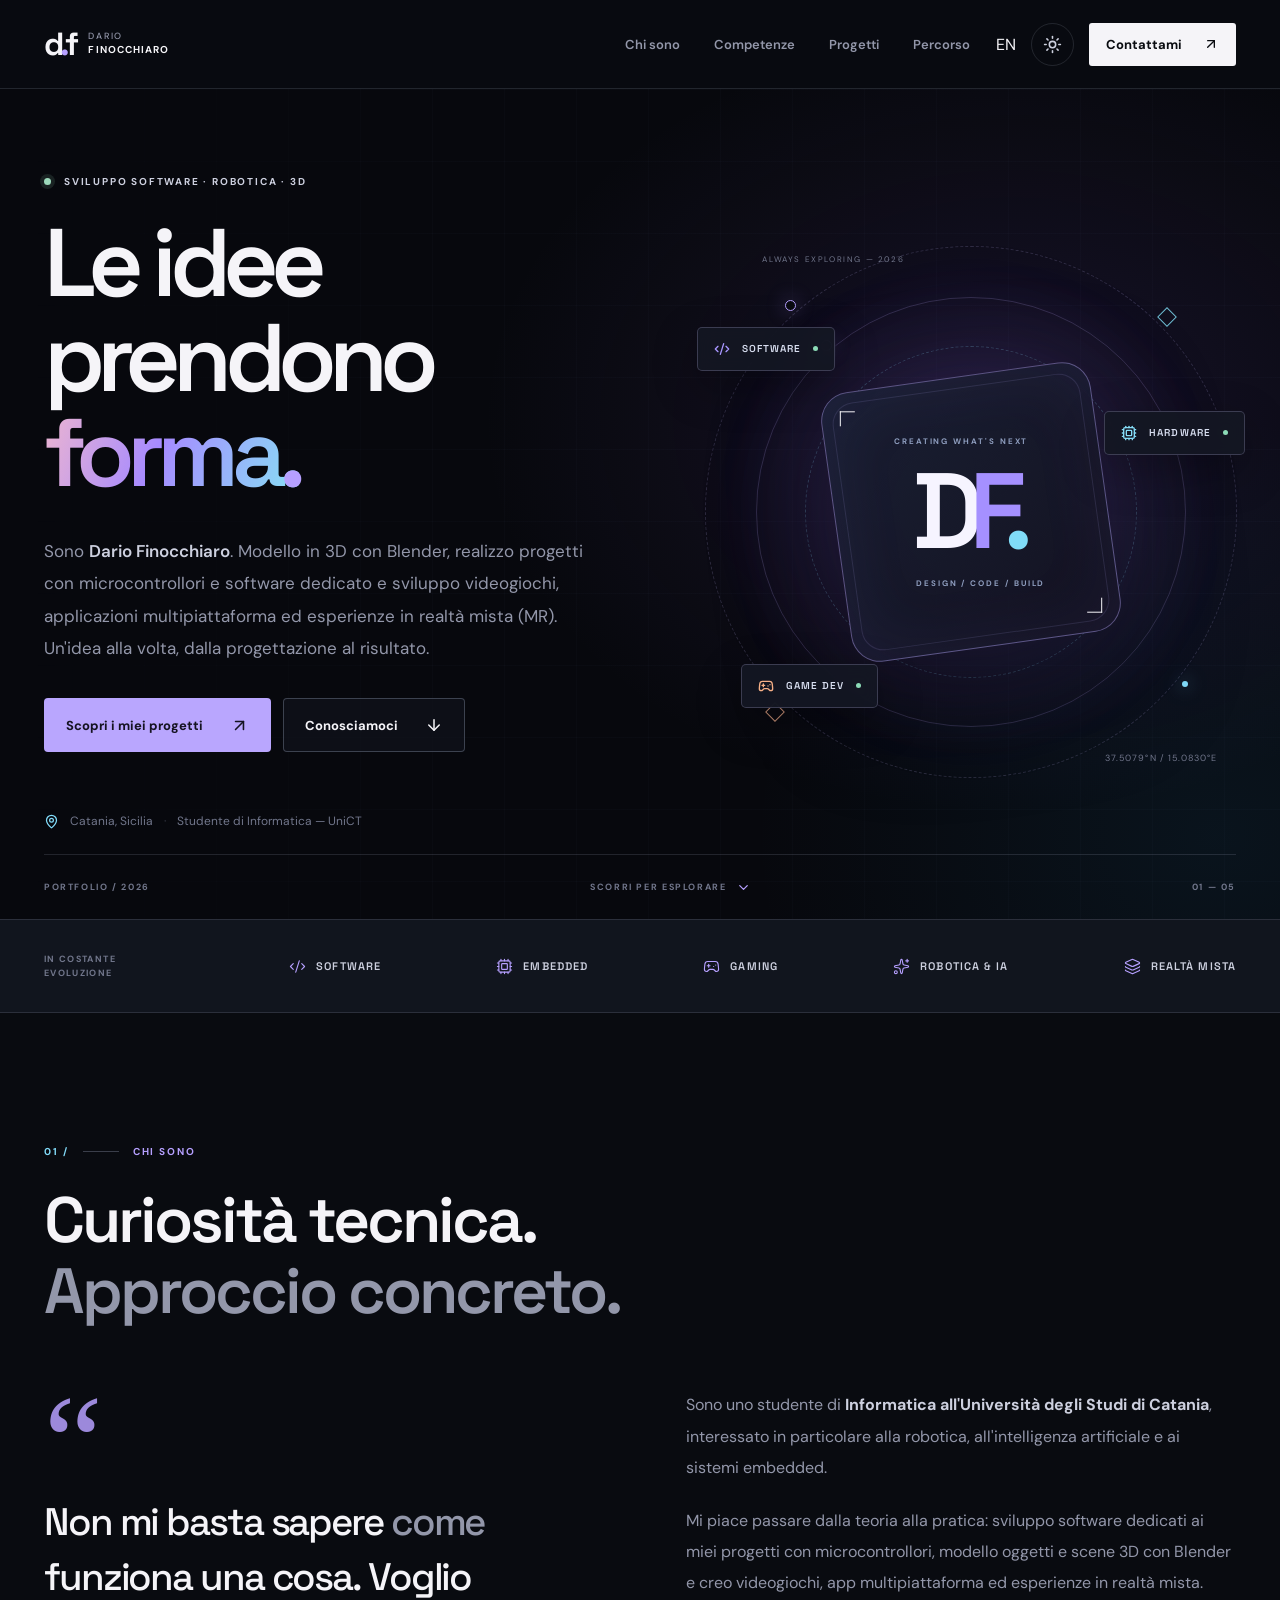
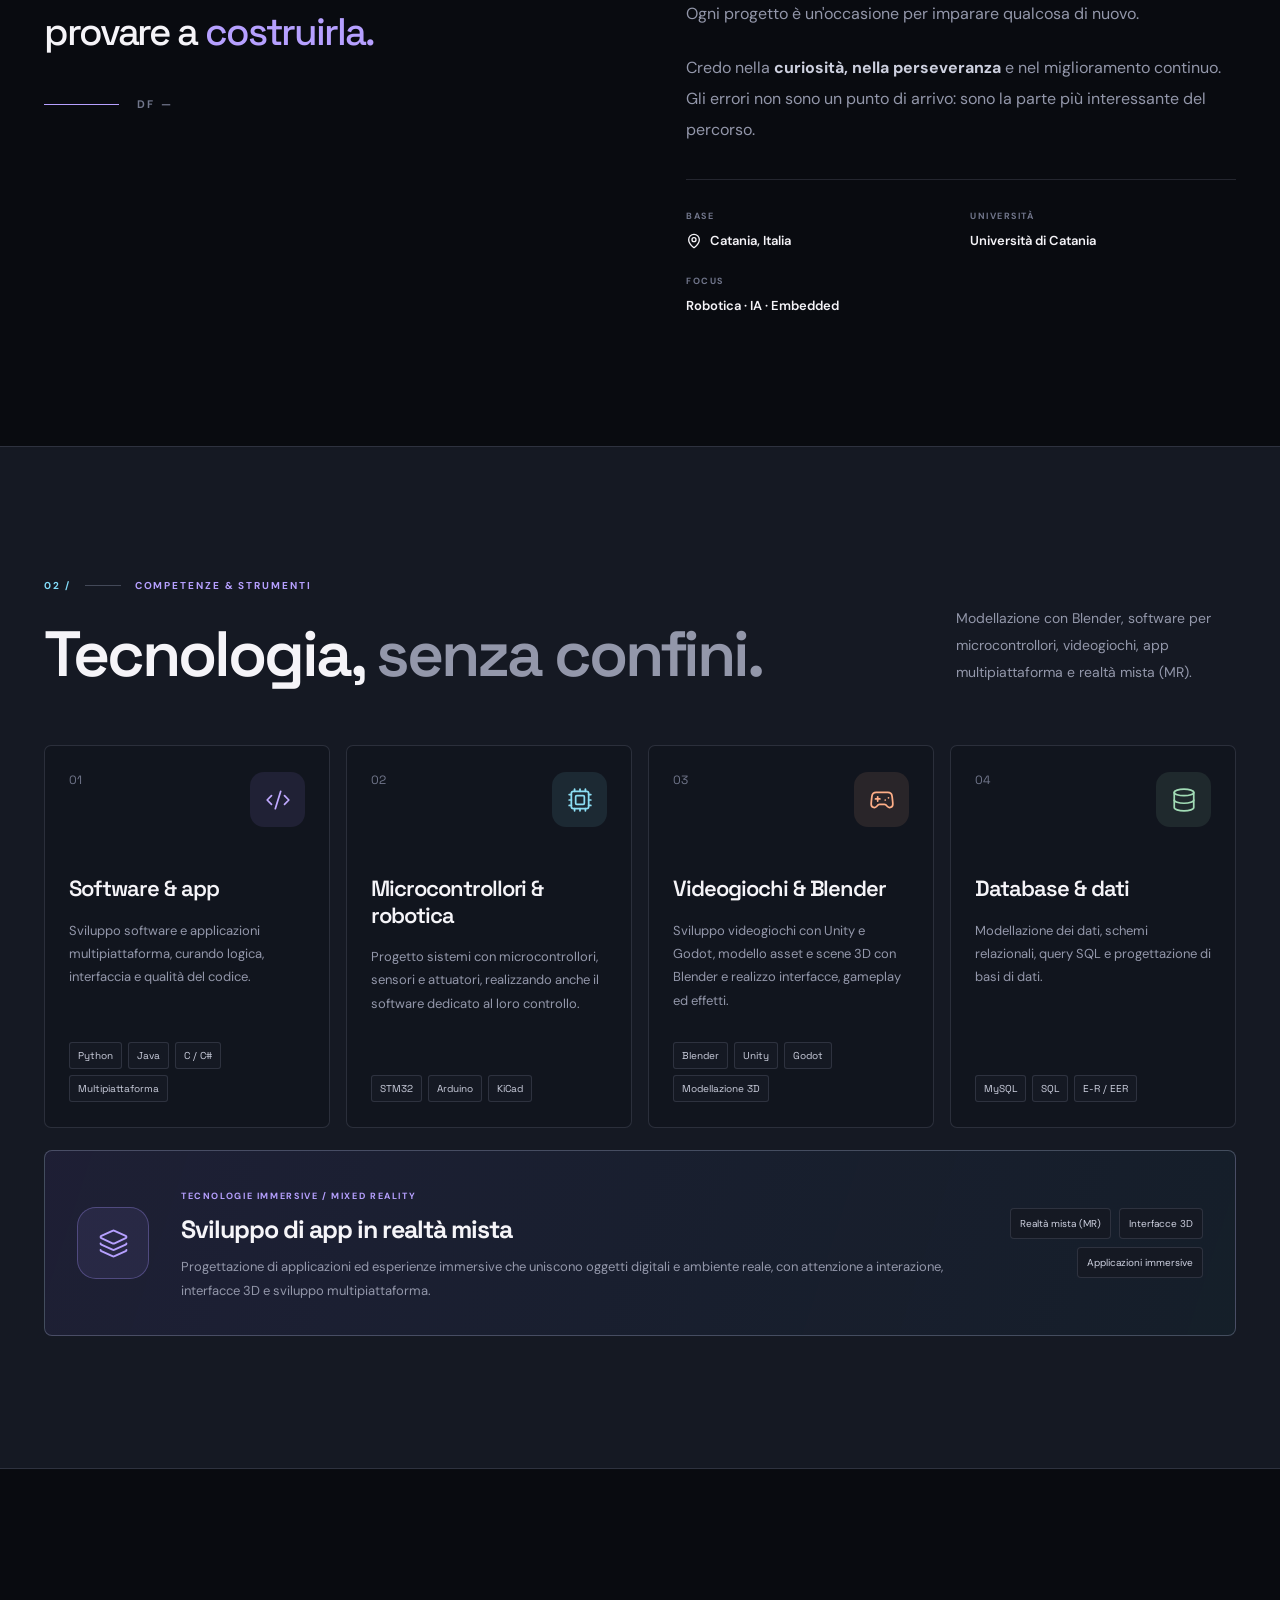
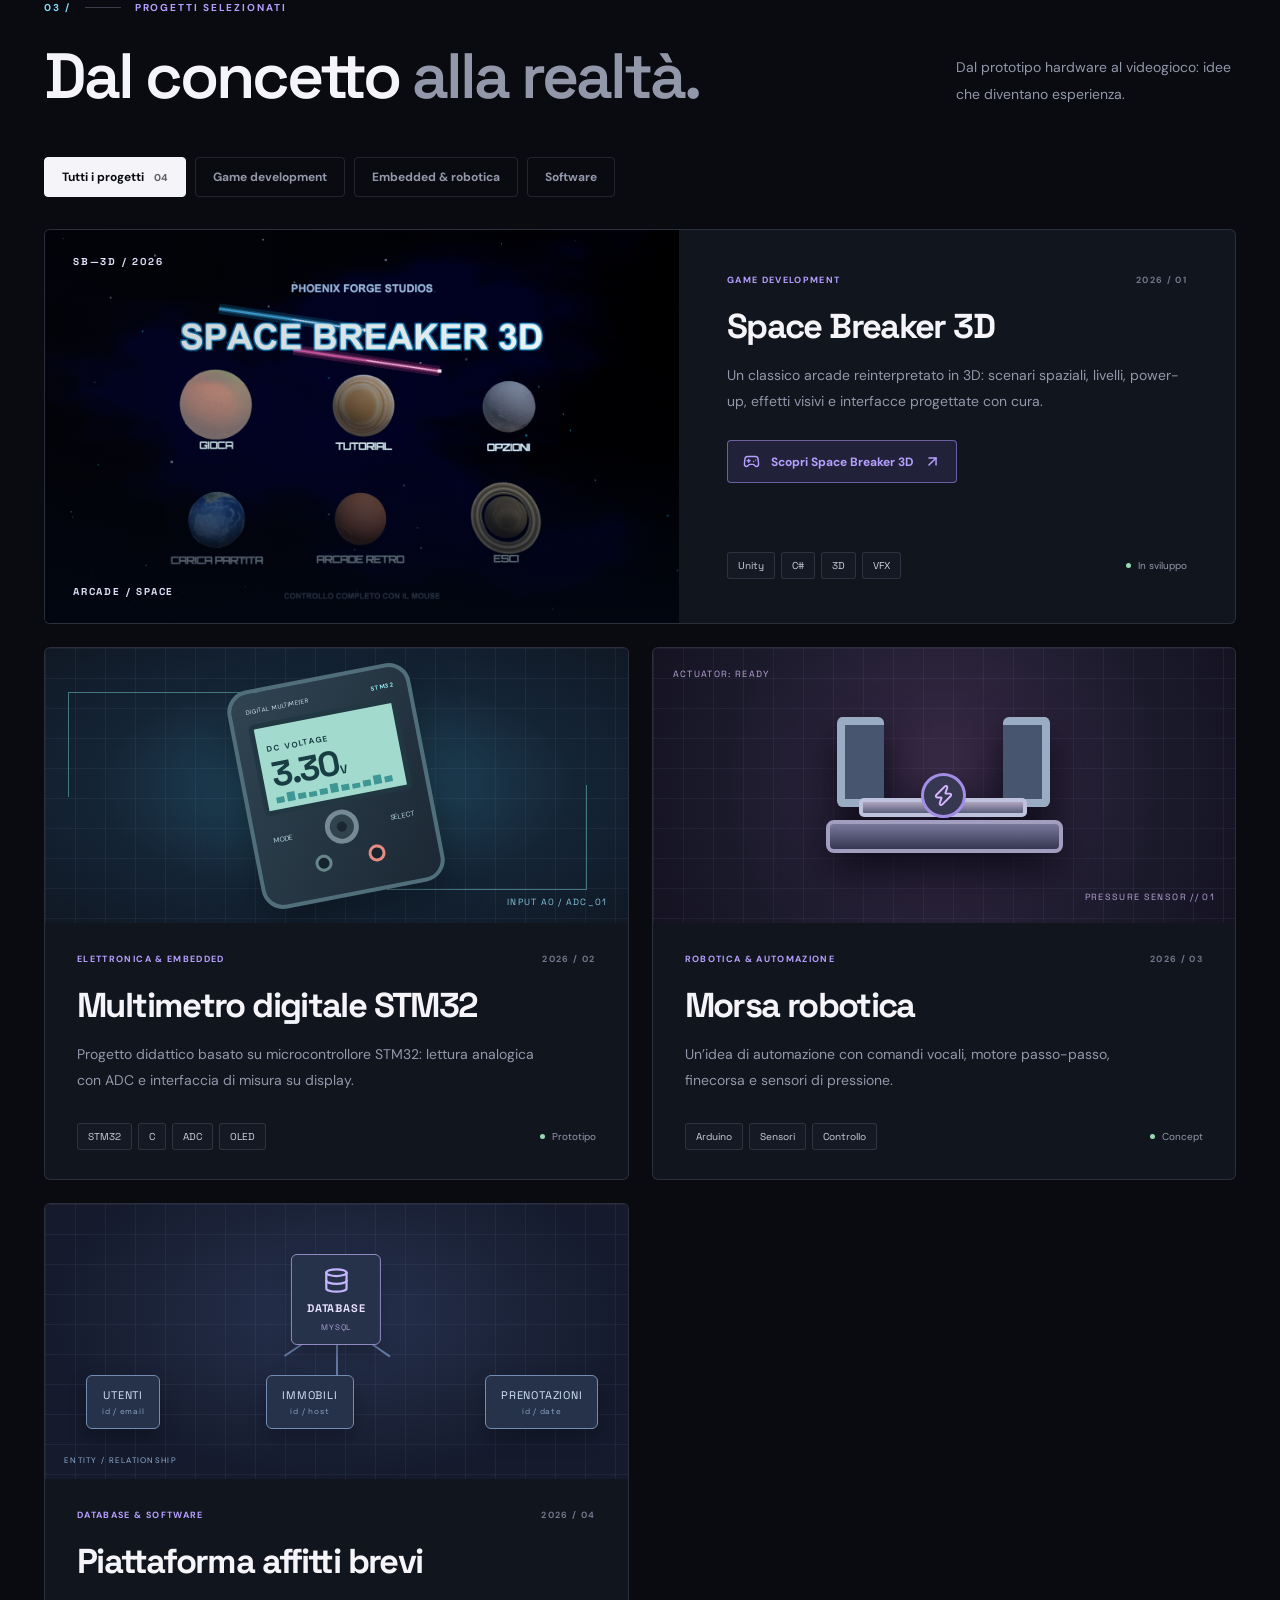
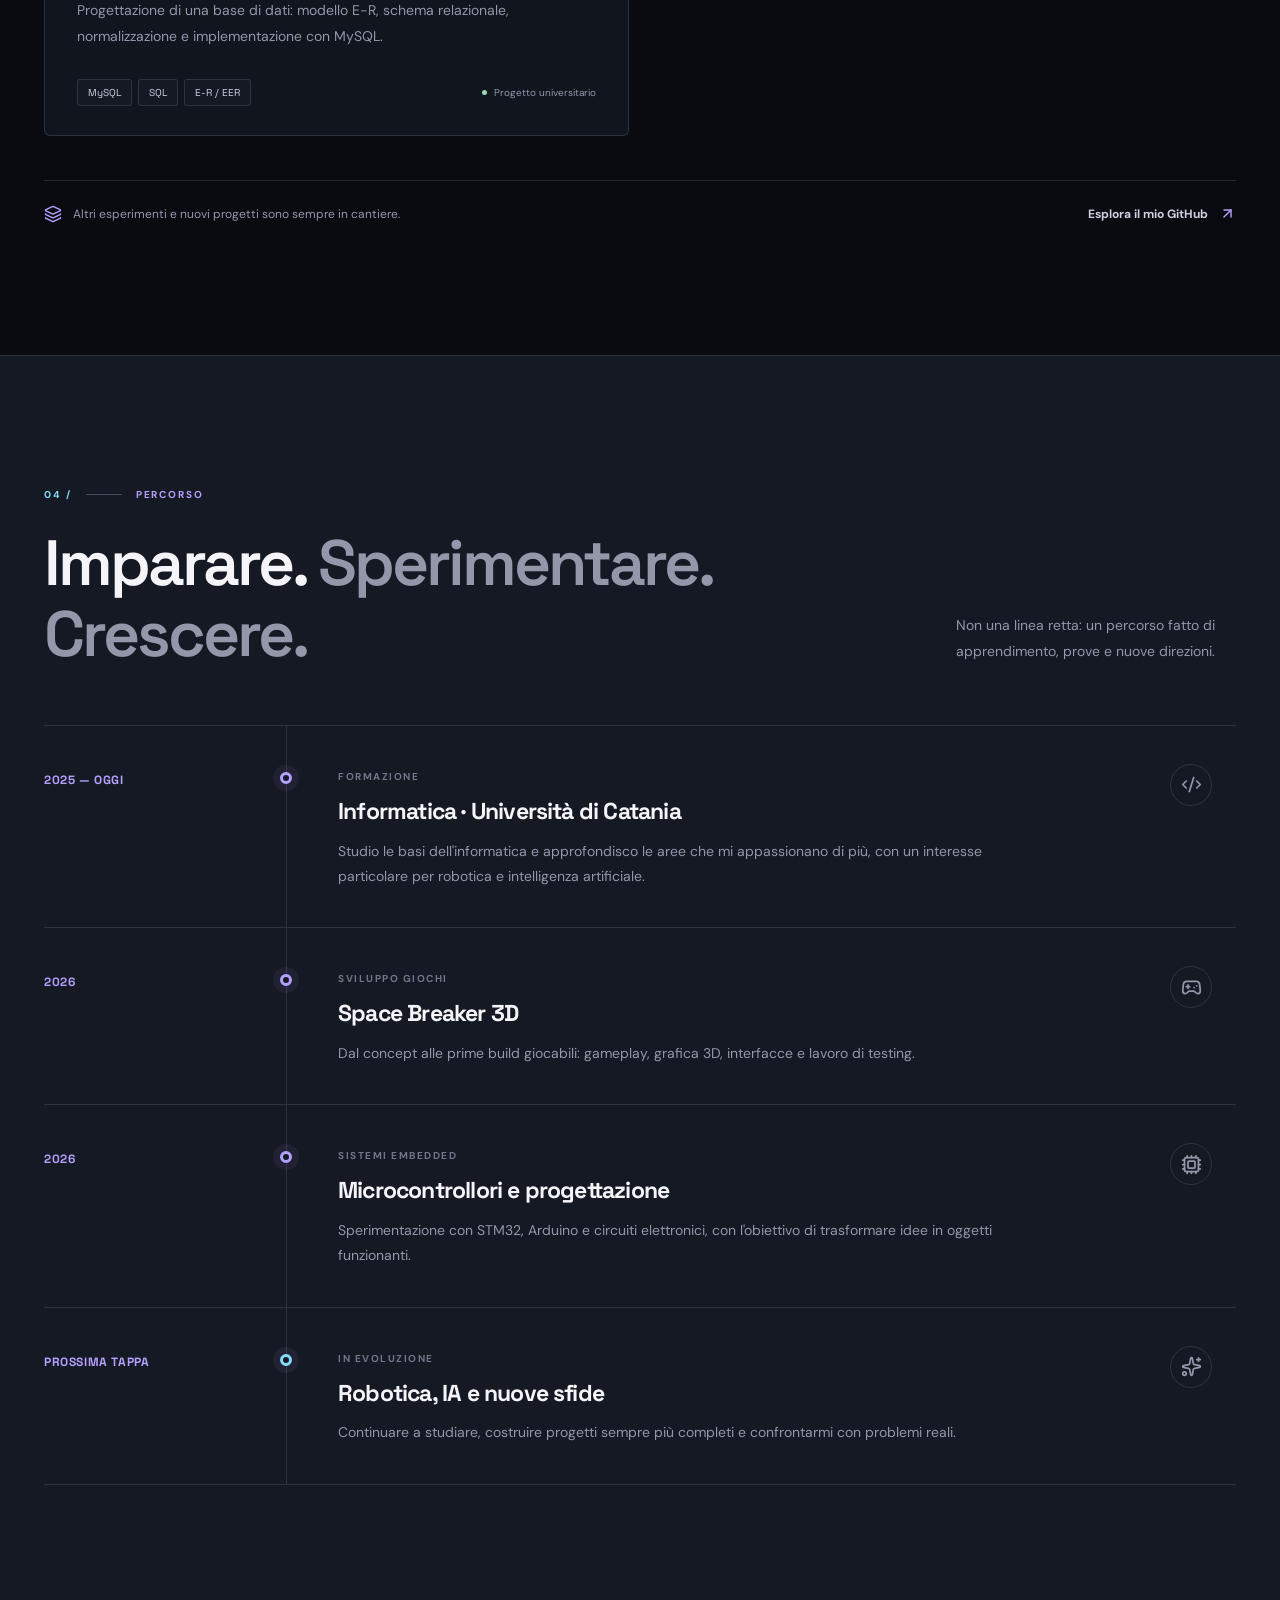
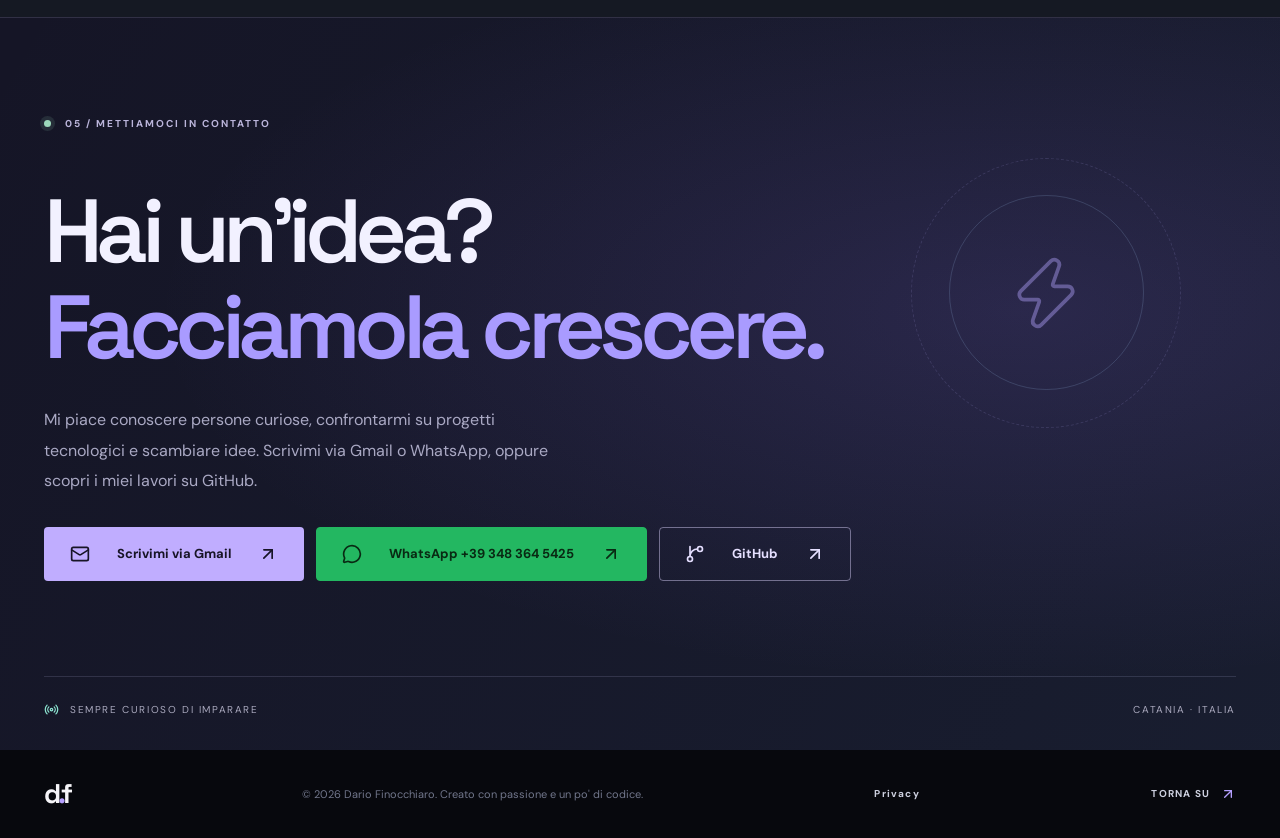
==== commit 3c3a8c31: "Add English portfolio and privacy notice with language navigation" ====
--- a/index.html
+++ b/index.html
@@ -13,8 +13,11 @@
     <meta property="og:url" content="https://dariofinocchiaro.it/">
     <title>Dario Finocchiaro | Portfolio software, robotica e 3D</title>
 
-    <script type="module" crossorigin src="/assets/index-C7yFsGt1.js"></script>
-    <link rel="stylesheet" crossorigin href="/assets/index-DtPYum8T.css">
+  <link rel="alternate" hreflang="it" href="https://dariofinocchiaro.it/">
+<link rel="alternate" hreflang="en" href="https://dariofinocchiaro.it/en/">
+<link rel="alternate" hreflang="x-default" href="https://dariofinocchiaro.it/">
+    <script type="module" crossorigin src="/assets/main-CaObbxMP.js"></script>
+    <link rel="stylesheet" crossorigin href="/assets/main-DtPYum8T.css">
   </head>
   <body>
     <div id="root"></div>
--- a/assets/main-DtPYum8T.css
+++ b/assets/main-DtPYum8T.css
@@ -0,0 +1 @@
+@font-face{font-family:DM Sans;font-style:normal;font-weight:400 700;font-display:swap;src:url(/fonts/dm-sans.woff2)format("woff2")}@font-face{font-family:Space Grotesk;font-style:normal;font-weight:400 700;font-display:swap;src:url(/fonts/space-grotesk.woff2)format("woff2")}:root{--lightningcss-light: ;--lightningcss-dark:initial;color-scheme:dark;--bg:#090b10;--bg-deep:#07080d;--surface:#11151e;--surface-alt:#151923;--surface-hover:#1b202d;--ink:#f5f4f8;--ink-soft:#cdd0df;--muted:#9397aa;--faint:#71768b;--stroke:#c2cae924;--stroke-strong:#cbd7f740;--accent:#b6a0ff;--accent-blue:#82dcfa;--accent-peach:#f5a47c;--accent-green:#97d8b3;--shadow:0 20px 80px #00000038;background:var(--bg);color:var(--ink);font-synthesis:none;text-rendering:optimizelegibility;-webkit-font-smoothing:antialiased;font-family:DM Sans,ui-sans-serif,system-ui,sans-serif}:root[data-theme=light]{--lightningcss-light:initial;--lightningcss-dark: ;color-scheme:light;--bg:#f5f6fa;--bg-deep:#e9ecf4;--surface:#fff;--surface-alt:#f0f1f7;--surface-hover:#e8eaf5;--ink:#1a1c29;--ink-soft:#384054;--muted:#5f6679;--faint:#7b8091;--stroke:#242c4b24;--stroke-strong:#242c4b3d;--accent:#6b45c5;--accent-blue:#177ba6;--accent-peach:#bb5a32;--accent-green:#257d59;--shadow:0 20px 80px #32325014}*{box-sizing:border-box}html{scroll-behavior:smooth;scroll-padding-top:100px}body{background:var(--bg);min-width:320px;margin:0}body,button,a{-webkit-tap-highlight-color:transparent}button,a{font:inherit}button{cursor:pointer}a{color:inherit;text-decoration:none}button:focus-visible,a:focus-visible{outline:2px solid var(--accent-blue);outline-offset:4px}::selection{color:var(--bg);background:var(--accent)}.site-shell{overflow:clip}.container{width:min(1260px,100% - 88px);margin-inline:auto}.skip-link{z-index:1000;background:var(--accent);color:#101018;padding:12px 18px;position:fixed;top:-70px;left:12px}.skip-link:focus{top:12px}.scroll-progress{z-index:200;pointer-events:none;background:linear-gradient(90deg,#8c76e9,#8dddf9);height:3px;transition:width .1s linear;position:fixed;top:0;left:0}h1,h2,h3,p,blockquote{margin:0}h1,h2,h3{letter-spacing:-.047em;font-family:Space Grotesk,ui-sans-serif,system-ui,sans-serif}.section{padding-block:132px}[data-reveal]{opacity:0;transition:transform .7s cubic-bezier(.22,1,.36,1),opacity .7s;transform:translateY(28px)}[data-reveal].revealed{opacity:1;transform:translateY(0)}.site-header{z-index:100;background:color-mix(in srgb,var(--bg) 88%,transparent);-webkit-backdrop-filter:blur(20px);border-bottom:1px solid var(--stroke);width:100%;position:sticky;top:0}.header-layout{justify-content:space-between;align-items:center;gap:26px;min-height:88px;display:flex}.brand{flex-shrink:0;align-items:center;gap:13px;display:flex}.brand-symbol,.footer-brand{letter-spacing:-.11em;font-family:Space Grotesk,sans-serif;font-size:32px;font-weight:700;line-height:1}.brand-symbol span,.footer-brand span{color:var(--accent)}.brand-name{letter-spacing:.19em;color:var(--muted);font-size:9px;font-weight:500;line-height:1.48;display:block}.brand-name strong{color:var(--ink);letter-spacing:.11em;font-size:10px;font-weight:700}.primary-nav{align-items:center;gap:34px;margin-left:auto;display:flex}.primary-nav a{color:var(--muted);font-size:13px;font-weight:600;transition:color .2s}.primary-nav a:hover{color:var(--ink)}.header-right{align-items:center;gap:15px;display:flex}.icon-button{color:var(--ink-soft);border:1px solid var(--stroke);background:0 0;border-radius:50%;place-items:center;width:43px;height:43px;transition:background .2s,border-color .2s;display:grid}.icon-button:hover{background:var(--surface-hover);border-color:var(--stroke-strong)}.header-cta{background:var(--ink);color:var(--bg);border-radius:3px;align-items:center;gap:21px;padding:13px 17px;font-size:13px;font-weight:700;transition:transform .2s,background .2s;display:flex}.header-cta:hover{transform:translateY(-2px)}.nav-toggle,.mobile-nav-contact{display:none}.hero{isolation:isolate;background:var(--bg-deep);min-height:760px;padding-top:80px;position:relative}.hero-background{z-index:-1;background:radial-gradient(48% 55% at 79% 40%,#6748ae2b,#0000 86%),radial-gradient(43% 60% at 95% 90%,#1d729d1c,#0000 84%);position:absolute;inset:0}.hero-background:after{content:"";background-image:linear-gradient(90deg,#a0ade006 1px,#0000 1px),linear-gradient(#a0ade006 1px,#0000 1px);background-size:72px 72px;position:absolute;inset:0;-webkit-mask-image:linear-gradient(90deg,#0000,#000 35%);mask-image:linear-gradient(90deg,#0000,#000 35%)}.hero-layout{grid-template-columns:54% 46%;align-items:center;min-height:555px;display:grid}.hero-content{z-index:5;padding-bottom:25px;position:relative}.hero-eyebrow{letter-spacing:.18em;color:var(--ink-soft);align-items:center;gap:13px;margin-bottom:28px;font-size:10px;font-weight:700;display:inline-flex}.pulse-dot{background:#9cd9bb;border-radius:50%;flex:none;width:7px;height:7px;display:inline-block;box-shadow:0 0 0 4px #9cd9bb1f}.hero h1{letter-spacing:-.082em;max-width:840px;font-size:clamp(64px,7.5vw,108px);font-weight:600;line-height:.99}.gradient-word{color:var(--accent);background:linear-gradient(110deg,#f1b8cd 0%,#a68aff 45%,#86e3f4 100%);-webkit-text-fill-color:transparent;-webkit-background-clip:text;background-clip:text}:root[data-theme=light] .gradient-word{background:linear-gradient(110deg,#a35e7f,#7053c0,#1e84a8);-webkit-background-clip:text;background-clip:text}.hero-period{-webkit-text-fill-color:var(--accent)}.hero-description{max-width:550px;color:var(--muted);margin-top:34px;font-size:17px;line-height:1.9}.hero-description strong{color:var(--ink-soft);font-weight:600}.hero-actions{flex-wrap:wrap;gap:12px;margin-top:34px;display:flex}.button{border:1px solid #0000;border-radius:4px;justify-content:center;align-items:center;gap:27px;min-height:54px;padding:0 21px;font-size:13px;font-weight:700;transition:transform .2s,background .2s,border-color .2s;display:inline-flex}.button:hover{transform:translateY(-3px)}.button-primary{color:#151321;background:#b9a6fe}.button-primary:hover{background:#d2c5ff}.button-outline{color:var(--ink);border-color:var(--stroke-strong);background:color-mix(in srgb,var(--surface) 65%,transparent)}.button-outline:hover{border-color:var(--accent)}.hero-location{color:var(--faint);flex-wrap:wrap;align-items:center;gap:11px;margin-top:61px;font-size:12px;display:flex}.hero-location svg{color:var(--accent-blue)}.hero-location>span{color:var(--stroke-strong)}.hero-graphic{place-items:center;width:100%;height:560px;margin-left:9px;display:grid;position:relative}.graphic-backlight{filter:blur(12px);background:radial-gradient(circle,#8461d142 0%,#4f378f14 50%,#0000 71%);border-radius:50%;width:490px;height:490px;position:absolute}.orbit{aspect-ratio:1;border-radius:50%;position:absolute}.orbit-outer{border:1px dashed #a29bd238;width:min(97%,540px);animation:95s linear infinite rotate}.orbit-middle{border:1px solid #ae9eee33;width:min(80%,430px);box-shadow:0 0 90px #69539c0a}.orbit-inner{border:1px dashed #85d7f63d;width:min(61%,332px);animation:70s linear infinite reverse rotate}.orbit-middle:before,.orbit-outer:before{content:"";border:1px solid var(--accent);background:var(--bg);border-radius:50%;width:9px;height:9px;position:absolute;top:10%;left:15%;box-shadow:0 0 19px #aa91ff66}.orbit-outer:after{content:"";background:var(--accent-blue);border-radius:50%;width:6px;height:6px;position:absolute;bottom:17%;right:9%;box-shadow:0 0 18px #7ddcffa6}.orbit-dash{border:1px solid #86e7ffcc;width:14px;height:14px;position:absolute;transform:rotate(45deg)}.orbit-dash-one{top:14%;right:13%}.orbit-dash-two{border-color:#f8b290cc;bottom:13%;left:13%}.graphic-center{background:linear-gradient(140deg,#191f32f7,#131220f7);border:1px solid #ac9ced78;border-radius:29px;flex-direction:column;justify-content:center;align-items:center;width:272px;height:272px;display:flex;position:relative;transform:rotate(-8deg);box-shadow:0 40px 120px #0000005c,0 0 120px #9173ff1f,inset 0 0 70px #8763dc17}.graphic-center:after{content:"";pointer-events:none;border:1px solid #bcb2fa21;border-radius:22px;position:absolute;inset:10px}.graphic-center>*{transform:rotate(8deg)}.graphic-center-label,.graphic-center-foot{letter-spacing:.24em;color:#8e9dbe;font-size:8px;font-weight:700}.graphic-center strong{letter-spacing:-.135em;color:#f6f4ff;padding-right:10px;font-family:Space Grotesk,sans-serif;font-size:107px;font-weight:600;line-height:1.25}.graphic-center strong span{color:#a590ff}.graphic-center strong i{color:#80dcf8;font-style:normal}.center-crosshair{border-color:#d2c3ff99;width:15px;height:15px;position:absolute}.crosshair-tl{border-top:1px solid;border-left:1px solid;top:18px;left:18px}.crosshair-br{border-bottom:1px solid;border-right:1px solid;bottom:18px;right:18px}.graphic-chip{z-index:3;color:#d8def0;letter-spacing:.11em;-webkit-backdrop-filter:blur(8px);backdrop-filter:blur(8px);background:#141723ed;border:1px solid #c2beee3b;border-radius:5px;align-items:center;gap:12px;padding:13px 16px;font-family:Space Grotesk,sans-serif;font-size:10px;font-weight:600;display:flex;position:absolute;box-shadow:0 15px 45px #00000047}.graphic-chip svg{color:#a996ff}.graphic-chip i{background:#8cdbb7;border-radius:50%;width:5px;height:5px}.chip-one{top:17%;left:0}.chip-two{top:32%;right:0}.chip-three{bottom:15%;left:8%}.chip-two svg{color:#85ddf8}.chip-three svg{color:#f7b087}.graphic-coordinates{letter-spacing:.12em;color:var(--faint);font-size:9px;position:absolute;bottom:5%;right:5%}.graphic-side-label{letter-spacing:.2em;color:var(--faint);font-size:8px;position:absolute;top:4%;left:12%}.hero-baseline{letter-spacing:.18em;height:65px;color:var(--faint);border-top:1px solid var(--stroke);justify-content:space-between;align-items:center;font-size:9px;font-weight:700;display:flex}.hero-baseline span:nth-child(2){align-items:center;gap:10px;display:flex}.hero-baseline svg{color:var(--accent)}@keyframes rotate{to{transform:rotate(360deg)}}.discipline-band{border-block:1px solid var(--stroke);background:var(--surface)}.discipline-layout{justify-content:space-between;align-items:center;gap:20px;min-height:92px;display:flex}.discipline-layout>span{letter-spacing:.15em;color:var(--faint);max-width:130px;font-size:9px;font-weight:700;line-height:1.6}.discipline-layout b{letter-spacing:.1em;white-space:nowrap;color:var(--ink-soft);align-items:center;gap:10px;font-family:Space Grotesk,sans-serif;font-size:11px;font-weight:600;display:flex}.discipline-layout b svg{color:var(--accent);stroke-width:1.6px}.overline{color:var(--accent);letter-spacing:.19em;align-items:center;gap:14px;margin-bottom:27px;font-size:10px;font-weight:700;display:flex}.section-number{color:var(--accent-blue)}.overline-line{background:var(--stroke-strong);width:36px;height:1px}.section-heading{justify-content:space-between;align-items:end;gap:45px;margin-bottom:55px;display:flex}.section-heading h2{font-size:clamp(42px,5vw,69px);font-weight:600;line-height:1.11}.section-heading h2 span{color:var(--muted)}.section-heading-right{max-width:280px;padding-bottom:5px}.section-heading-right p{color:var(--muted);font-size:14px;line-height:1.9}.about-section{background:var(--bg)}.about-layout{grid-template-columns:1fr 1fr;align-items:start;gap:92px;display:grid}.about-quote{padding:27px 0 0;position:relative}.quote-accent{color:var(--accent);opacity:.85;font-family:Georgia,serif;font-size:132px;line-height:.5}.about-quote blockquote{letter-spacing:-.055em;max-width:530px;margin-top:20px;font-family:Space Grotesk,sans-serif;font-size:clamp(30px,3vw,42px);font-weight:500;line-height:1.43}.about-quote blockquote em{color:var(--muted);font-style:normal}.about-quote blockquote span{color:var(--accent)}.quote-decoration{align-items:center;gap:18px;margin-top:37px;display:flex}.quote-decoration span{background:var(--accent);width:75px;height:1px}.quote-decoration b{color:var(--faint);letter-spacing:.2em;font-size:11px}.about-text{padding-top:7px}.about-text p{color:var(--muted);margin-bottom:22px;font-size:16px;line-height:1.95}.about-text strong{color:var(--ink-soft);font-weight:700}.about-facts{border-top:1px solid var(--stroke);grid-template-columns:1fr 1fr;gap:26px 18px;margin-top:34px;padding-top:30px;display:grid}.about-facts div{flex-direction:column;gap:10px;display:flex}.about-facts div>span{letter-spacing:.17em;color:var(--faint);font-size:9px;font-weight:700}.about-facts strong{color:var(--ink);align-items:center;gap:8px;font-size:13px;font-weight:600;display:flex}.skills-section{background:var(--surface-alt);border-block:1px solid var(--stroke)}.skills-grid{grid-template-columns:repeat(4,minmax(0,1fr));gap:16px;display:grid}.skill-card{border:1px solid var(--stroke);background:var(--surface);border-radius:7px;flex-direction:column;min-height:340px;padding:26px 24px 25px;transition:transform .3s,border-color .3s,box-shadow .3s;display:flex}.skill-card:hover{border-color:var(--stroke-strong);box-shadow:var(--shadow);transform:translateY(-7px)}.skill-card-top{justify-content:space-between;align-items:flex-start;margin-bottom:48px;display:flex}.skill-card-top>span{color:var(--faint);font-family:Space Grotesk;font-size:12px}.skill-icon{border-radius:14px;place-items:center;width:55px;height:55px;display:grid}.skill-icon.purple{color:#c0a9ff;background:#aa89ff1a}.skill-icon.cyan{color:#8cdef4;background:#83d3eb1a}.skill-icon.orange{color:#ffaf88;background:#ffaf881a}.skill-icon.green{color:#a2dcb6;background:#9cd4b41a}.skill-card h3{margin-bottom:17px;font-size:22px;font-weight:600;line-height:1.2}.skill-card p{color:var(--muted);flex:1;font-size:13px;line-height:1.8}.skills-tags{flex-wrap:wrap;align-items:center;gap:6px;margin-top:30px;display:flex}.skills-tags span{background:var(--surface-alt);border:1px solid var(--stroke);color:var(--ink-soft);border-radius:3px;padding:6px 8px;font-family:Space Grotesk,sans-serif;font-size:10px}.projects-section{background:var(--bg)}.project-filters{flex-wrap:wrap;gap:9px;margin-top:-10px;margin-bottom:32px;display:flex}.filter{border:1px solid var(--stroke);color:var(--muted);background:0 0;border-radius:4px;padding:11px 17px;font-size:12px;font-weight:700;transition:background .2s,border-color .2s,color .2s}.filter:hover{border-color:var(--accent);color:var(--ink)}.filter.active{color:var(--bg);background:var(--ink);border-color:var(--ink)}.filter small{opacity:.65;margin-left:10px;font-size:10px}.projects-grid{grid-template-columns:repeat(2,minmax(0,1fr));align-items:stretch;gap:23px;display:grid}.project-card{background:var(--surface);border:1px solid var(--stroke);border-radius:6px;transition:transform .3s,border-color .3s;overflow:hidden}.project-card:hover{border-color:var(--stroke-strong);transform:translateY(-5px)}.project-featured{grid-column:span 2;grid-template-columns:1.14fr 1fr;min-height:395px;display:grid}.project-image{background:#141827;place-items:center;height:275px;display:grid;position:relative;overflow:hidden}.project-featured .project-image{height:100%;min-height:380px}.game-art{background:#060e1d}.game-art img{object-fit:cover;filter:saturate(.86)contrast(1.09);width:100%;height:100%;display:block}.game-art:after{content:"";background:linear-gradient(#0000 55%,#010611e6),linear-gradient(90deg,#0a0f2338,#0000);position:absolute;inset:0}.art-corner{z-index:2;letter-spacing:.18em;color:#dfdff7;font-family:Space Grotesk;font-size:10px;font-weight:700;position:absolute}.art-corner-top{top:25px;left:28px}.art-corner-bottom{bottom:25px;left:28px}.project-info{flex-direction:column;padding:30px 32px 29px;display:flex}.project-featured .project-info{justify-content:center;padding:44px 48px}.project-topline{color:var(--accent);letter-spacing:.15em;justify-content:space-between;gap:15px;margin-bottom:21px;font-size:9px;font-weight:700;display:flex}.project-topline span:last-child{color:var(--faint)}.project-info h3{margin-bottom:18px;font-size:clamp(25px,2.7vw,37px);line-height:1.1}.project-info p{color:var(--muted);max-width:480px;margin-bottom:29px;font-size:14px;line-height:1.85}.project-bottom{flex-wrap:wrap;justify-content:space-between;align-items:center;gap:18px;margin-top:auto;display:flex}.project-tags{flex-wrap:wrap;gap:6px;display:flex}.project-tags span{background:var(--surface-alt);border:1px solid var(--stroke);color:var(--ink-soft);border-radius:3px;padding:6px 10px;font-family:Space Grotesk;font-size:10px}.project-status{white-space:nowrap;color:var(--muted);align-items:center;gap:7px;font-size:10px;display:inline-flex}.project-status span{background:var(--accent-green);border-radius:50%;width:5px;height:5px}.art-grid{background-image:linear-gradient(#9daae212 1px,#0000 1px),linear-gradient(90deg,#9daae212 1px,#0000 1px);background-size:30px 30px;position:absolute;inset:0}.meter-art{background:radial-gradient(#234f66 0%,#142435 58%,#101824 100%)}.meter{z-index:2;background:linear-gradient(125deg,#304452,#1c2834);border:4px solid #516f7b;border-radius:22px;width:186px;height:222px;padding:14px;transform:rotate(-11deg);box-shadow:0 14px 40px #00000061}.meter-label{color:#d5e9ef;letter-spacing:.08em;justify-content:space-between;font-size:6px;display:flex}.meter-label b{color:#91eff3}.meter-screen{color:#193d44;background:#a2dbce;border:5px solid #213843;border-radius:5px;height:93px;margin-top:9px;padding:9px}.meter-screen>span{letter-spacing:.16em;font-size:8px;font-weight:700}.meter-screen strong{letter-spacing:-.05em;font-family:Space Grotesk;font-size:35px;line-height:1.08;display:block}.meter-screen small{font-size:12px}.meter-bars{align-items:end;gap:3px;height:9px;display:flex}.meter-bars i{background:#3e9695;width:8px;height:70%}.meter-bars i:nth-child(2n){height:100%}.meter-bars i:nth-child(4n){height:48%}.meter-control{color:#b9d8df;justify-content:space-between;align-items:center;margin:7px 3px;font-size:7px;display:flex}.meter-control div{background:#1b2732;border:5px solid #768a94;border-radius:50%;width:34px;height:34px;box-shadow:inset 0 0 0 7px #31444e}.meter-jacks{justify-content:center;gap:37px;display:flex}.meter-jacks i{background:#15242c;border:3px solid #66868c;border-radius:50%;width:17px;height:17px;display:block}.meter-jacks i:last-child{border-color:#e48c83}.pin-line{border:1px solid #80e3e573;width:200px;height:105px;position:absolute}.pin-line-one{border-bottom:0;border-right:0;top:16%;left:4%}.pin-line-two{border-top:0;border-left:0;bottom:12%;right:7%}.art-coordinate{color:#85c5da;letter-spacing:.14em;font:9px Space Grotesk;position:absolute;bottom:15px;right:20px}.robot-art{background:radial-gradient(circle at 50% 48%,#3a2b48,#1b1a2b 67%,#151322)}.robot-clamp{z-index:2;filter:drop-shadow(0 18px 22px #0a0815);width:275px;height:175px;position:relative}.clamp-jaw{background:#48556e;border:8px solid #9aacc3;border-radius:6px;width:47px;height:90px;position:absolute;top:19px}.jaw-left{border-right:0;left:31px}.jaw-right{border-left:0;right:31px}.clamp-rail{background:linear-gradient(#b1a6c1,#595e79);border:4px solid #bec2dc;border-radius:5px;width:168px;height:19px;position:absolute;top:100px;left:53px}.clamp-base{background:linear-gradient(#79789b,#363752);border:4px solid #a29ebf;border-radius:8px;width:237px;height:33px;position:absolute;top:122px;left:20px}.clamp-center{color:#d6b6ff;background:#363750;border:3px solid #a28ee5;border-radius:50%;place-items:center;width:45px;height:45px;display:grid;position:absolute;top:75px;left:115px}.robot-note{letter-spacing:.15em;color:#b9a5db;font:9px Space Grotesk;position:absolute}.robot-note-top{top:20px;left:20px}.robot-note-bottom{bottom:20px;right:20px}.data-art{background:radial-gradient(at 50% 40%,#27324f,#151b2d 70%)}.data-node{z-index:2;color:#d6e4fa;letter-spacing:.07em;background:#263249;border:1px solid #738cb3;border-radius:6px;flex-direction:column;align-items:center;gap:4px;padding:12px 15px;font:11px Space Grotesk;display:flex;position:absolute;box-shadow:0 10px 20px #0000003d}.node-main{color:#c3b4ff;border-color:#9189c6;gap:7px;top:18%;left:50%;transform:translate(-50%)}.node-main strong{color:#e9dfff;font-size:11px}.node-main small{color:#a9a0da;font-size:8px}.node-a{top:62%;left:7%}.node-b{top:62%;left:38%}.node-c{top:62%;right:5%}.data-node b{color:#8fa8c9;font-size:8px;font-weight:400}.data-link{z-index:1;transform-origin:top;background:#657da8;width:2px;height:50px;position:absolute;top:45%}.data-link-a{left:48%;transform:rotate(56deg)}.data-link-b{left:50%}.data-link-c{left:52%;transform:rotate(-55deg)}.data-caption{color:#8eacd2;letter-spacing:.16em;font-size:8px;position:absolute;bottom:14px;left:19px}.project-footer{border-top:1px solid var(--stroke);justify-content:space-between;align-items:center;gap:25px;margin-top:44px;padding-top:24px;display:flex}.project-footer span,.project-footer a{color:var(--muted);align-items:center;gap:11px;font-size:12px;display:inline-flex}.project-footer svg{color:var(--accent)}.project-footer a{color:var(--ink-soft);font-weight:700;transition:color .2s}.project-footer a:hover{color:var(--accent)}.journey-section{border-top:1px solid var(--stroke);background:var(--surface-alt)}.timeline{border-top:1px solid var(--stroke)}.timeline-item{border-bottom:1px solid var(--stroke);grid-template-columns:190px 48px 1fr 50px;align-items:start;gap:28px;padding:38px 24px 38px 0;display:grid;position:relative}.timeline-year{color:var(--accent);letter-spacing:.05em;margin-top:8px;font-family:Space Grotesk,sans-serif;font-size:12px;font-weight:700}.timeline-dot{border:3px solid var(--accent);background:var(--surface-alt);border-radius:50%;width:12px;height:12px;margin:8px auto 0;box-shadow:0 0 0 7px #a184ee14}.timeline-dot:before{content:"";background:var(--stroke);z-index:-1;width:1px;margin-left:3px;position:absolute;top:0;bottom:0}.timeline-dot.future{border-color:var(--accent-blue)}.timeline-copy span{letter-spacing:.15em;color:var(--faint);font-size:10px;font-weight:700}.timeline-copy h3{letter-spacing:-.035em;margin:12px 0;font-size:23px;line-height:1.3}.timeline-copy p{color:var(--muted);max-width:700px;font-size:14px;line-height:1.8}.timeline-icon{border:1px solid var(--stroke);width:42px;height:42px;color:var(--muted);border-radius:50%;justify-self:end;place-items:center;display:grid}.contact-section{color:#f2f1ff;background:#151526;border-top:1px solid #cdc7f426;position:relative;overflow:hidden}.contact-section:before{content:"";pointer-events:none;background:radial-gradient(at 80% 40%,#8868e32b,#0000 60%),linear-gradient(120deg,#0000,#417f9f14);position:absolute;inset:0}.contact-layout{padding-top:99px;padding-bottom:33px;position:relative}.contact-topline{letter-spacing:.2em;color:#bbb5db;align-items:center;gap:14px;font-size:10px;font-weight:700;display:flex}.contact-content{z-index:3;padding:54px 0 95px;position:relative}.contact-content h2{letter-spacing:-.073em;max-width:960px;font-size:clamp(53px,7vw,98px);font-weight:600;line-height:1.07}.contact-content h2 span{color:#a99bff}.contact-content p{color:#aaa9c4;max-width:520px;margin:30px 0;font-size:16px;line-height:1.9}.contact-button{color:#171426;background:#c0adff;padding-inline:25px}.contact-button:hover{background:#ddcfff}.contact-graphic{color:#b4a5ffa6;opacity:.65;place-items:center;width:300px;height:300px;display:grid;position:absolute;top:125px;right:40px}.contact-graphic-ring{border:1px dashed #afa7f040;border-radius:50%;width:270px;height:270px;animation:90s linear infinite rotate;position:absolute}.contact-graphic-ring.second{border-style:solid;border-color:#a0c8f247;width:195px;height:195px;animation-direction:reverse}.contact-bottom{letter-spacing:.16em;color:#aaa9be;border-top:1px solid #c8c8f326;justify-content:space-between;gap:15px;padding-top:25px;font-size:10px;display:flex}.contact-bottom span{align-items:center;gap:11px;display:inline-flex}.contact-bottom svg{color:#8ce3d0}.site-footer{background:var(--bg-deep);padding:25px 0}.footer-layout{justify-content:space-between;align-items:center;gap:18px;min-height:38px;display:flex}.footer-brand{font-size:27px}.footer-layout>span{color:var(--faint);font-size:11px}.footer-top{letter-spacing:.12em;color:var(--ink-soft);align-items:center;gap:10px;font-size:10px;font-weight:700;display:flex}.footer-top svg{color:var(--accent)}.screenreader-note{clip:rect(0,0,0,0);white-space:nowrap;border:0;width:1px;height:1px;margin:-1px;padding:0;position:absolute;overflow:hidden}@media (width>=1440px){.hero h1{font-size:105px}}@media (width<=1130px){.container{width:min(100% - 64px,1100px)}.primary-nav{gap:19px}.header-layout{gap:14px}.header-right{gap:9px}.hero h1{font-size:clamp(62px,7.7vw,88px)}.hero-graphic{transform:scale(.9)}.skills-grid{grid-template-columns:repeat(2,minmax(0,1fr))}.skill-card{min-height:300px}.about-layout{gap:50px}.discipline-layout{flex-wrap:wrap;justify-content:flex-start;gap:24px}.discipline-layout>span{margin-right:10px}.project-featured .project-info{padding:30px}}@media (width<=800px){.container{width:calc(100% - 42px)}.header-layout{min-height:72px}.brand-name,.header-cta{display:none}.nav-toggle{display:grid}.primary-nav{background:var(--bg);border-bottom:1px solid var(--stroke);flex-direction:column;align-items:stretch;gap:0;padding:20px 21px 28px;display:none;position:absolute;top:72px;left:0;right:0;box-shadow:0 16px 30px #00000026}.primary-nav.nav-open{display:flex}.primary-nav a{border-bottom:1px solid var(--stroke);padding:14px 8px;font-size:15px}.primary-nav .mobile-nav-contact{color:var(--accent);justify-content:space-between;align-items:center;display:flex}.hero{padding-top:48px}.hero-layout{flex-direction:column;align-items:stretch;min-height:0;display:flex}.hero-content{padding-bottom:0}.hero h1{font-size:clamp(62px,11vw,86px)}.hero-description{max-width:620px}.hero-graphic{transform-origin:50%;max-width:510px;height:450px;margin:0 auto;transform:scale(.88)}.hero-location{margin-top:42px}.hero-baseline{height:60px}.section{padding-block:92px}.section-heading{flex-direction:column;align-items:start;gap:20px;margin-bottom:36px}.section-heading-right{max-width:600px}.about-layout{grid-template-columns:1fr;gap:44px}.about-quote{padding:0}.about-quote blockquote{max-width:700px}.projects-grid{gap:18px}.project-featured{grid-column:span 2;grid-template-columns:1fr;min-height:0}.project-featured .project-image{height:360px;min-height:0}.project-info,.project-featured .project-info{padding:26px}.contact-graphic{opacity:.25;right:-70px}.contact-content{padding-bottom:80px}.timeline-item{grid-template-columns:126px 20px 1fr 25px;gap:12px}.timeline-year{font-size:10px}}@media (width<=560px){.container{width:calc(100% - 34px)}.hero{padding-top:45px}.hero-eyebrow{letter-spacing:.1em;font-size:8px}.hero h1{font-size:clamp(51px,12.5vw,71px)}.hero-description{margin-top:27px;font-size:15px;line-height:1.8}.hero-actions{flex-direction:column;align-items:stretch}.button{justify-content:space-between;width:100%}.hero-location{font-size:11px;line-height:1.5}.hero-graphic{width:100%;min-width:450px;height:360px;margin:-18px auto;position:relative;left:50%;transform:scale(.68)translate(-50%)}.hero-baseline{font-size:8px}.hero-baseline span:nth-child(2){display:none}.discipline-layout{gap:18px 20px;padding-block:21px}.discipline-layout>span{flex-basis:100%;max-width:none}.discipline-layout b{font-size:9px}.section{padding-block:73px}.overline{font-size:9px}.section-heading h2{font-size:clamp(38px,10vw,50px)}.section-heading-right p{font-size:13px}.about-quote blockquote{font-size:30px}.about-text p{font-size:14px}.skills-grid,.projects-grid{grid-template-columns:1fr}.skill-card{min-height:285px}.skill-card-top{margin-bottom:32px}.project-featured{grid-column:span 1}.project-featured .project-image{height:230px}.project-image{height:250px}.project-topline{font-size:8px}.project-info h3{font-size:27px}.project-info p{font-size:13px}.project-filters{gap:7px}.filter{padding:10px 12px;font-size:11px}.project-footer{flex-direction:column;align-items:flex-start}.timeline-item{grid-template-columns:1fr 24px;gap:7px 15px;padding:26px 0}.timeline-year{grid-area:1/1}.timeline-copy{grid-area:2/1}.timeline-dot{grid-area:1/2;justify-self:center}.timeline-icon{grid-area:2/2}.timeline-copy h3{font-size:21px}.contact-layout{padding-top:69px}.contact-topline{font-size:9px}.contact-content{padding:44px 0 72px}.contact-content h2{font-size:clamp(43px,10.5vw,68px)}.contact-content p{font-size:14px}.contact-graphic{top:160px;right:-185px}.contact-bottom{font-size:8px}.footer-layout{flex-wrap:wrap;justify-content:space-between}.footer-layout>span{flex-basis:100%;order:3;line-height:1.5}}@media (prefers-reduced-motion:reduce){*,:before,:after{scroll-behavior:auto!important;transition-duration:.01ms!important;animation-duration:.01ms!important;animation-iteration-count:1!important}[data-reveal]{opacity:1;transform:none}}.project-release-link{color:var(--accent);background:#9d82f91f;border:1px solid #ab94f98c;border-radius:4px;justify-content:center;align-self:flex-start;align-items:center;gap:11px;margin:-4px 0 24px;padding:12px 15px;font-size:12px;font-weight:700;transition:transform .2s,background .2s,border-color .2s;display:inline-flex}.project-release-link:hover{border-color:var(--accent);background:#9d82f938;transform:translateY(-2px)}@media (width<=560px){.project-release-link{width:100%;font-size:11px}}.contact-links{flex-wrap:wrap;align-items:center;gap:12px;display:flex}.contact-github-button{color:#e5dfff;background:0 0;border:1px solid #ddd4ff73}.contact-github-button:hover{background:#ffffff17}@media (width<=560px){.contact-links{flex-direction:column;align-items:stretch}}.mr-highlight{border:1px solid var(--stroke-strong);background:linear-gradient(108deg,#7a67da1f,#429cbb12),var(--surface);border-radius:8px;grid-template-columns:78px minmax(0,1fr) 220px;align-items:center;gap:26px;margin-top:22px;padding:32px;display:grid}.mr-icon{width:72px;height:72px;color:var(--accent);background:#9b8aee17;border:1px solid #9b8aee59;border-radius:19px;place-items:center;display:grid}.mr-overline{color:var(--accent);letter-spacing:.18em;font-size:9px;font-weight:700}.mr-copy h3{letter-spacing:-.04em;margin:9px 0 10px;font-size:25px}.mr-copy p{color:var(--muted);font-size:13px;line-height:1.85}.mr-tags{flex-wrap:wrap;justify-content:flex-end;gap:8px;display:flex}.mr-tags span{border:1px solid var(--stroke);background:var(--surface-alt);color:var(--ink-soft);border-radius:4px;padding:8px 9px;font-size:10px}@media (width<=900px){.mr-highlight{grid-template-columns:68px 1fr}.mr-icon{width:60px;height:60px}.mr-tags{grid-column:2;justify-content:flex-start}}@media (width<=560px){.mr-highlight{grid-template-columns:1fr;gap:14px;padding:23px}.mr-tags{grid-column:1}.mr-copy h3{font-size:22px}}.contact-whatsapp-button{color:#092913;background:#23b761;border:1px solid #23b761}.contact-whatsapp-button:hover{background:#4fd888;border-color:#4fd888}
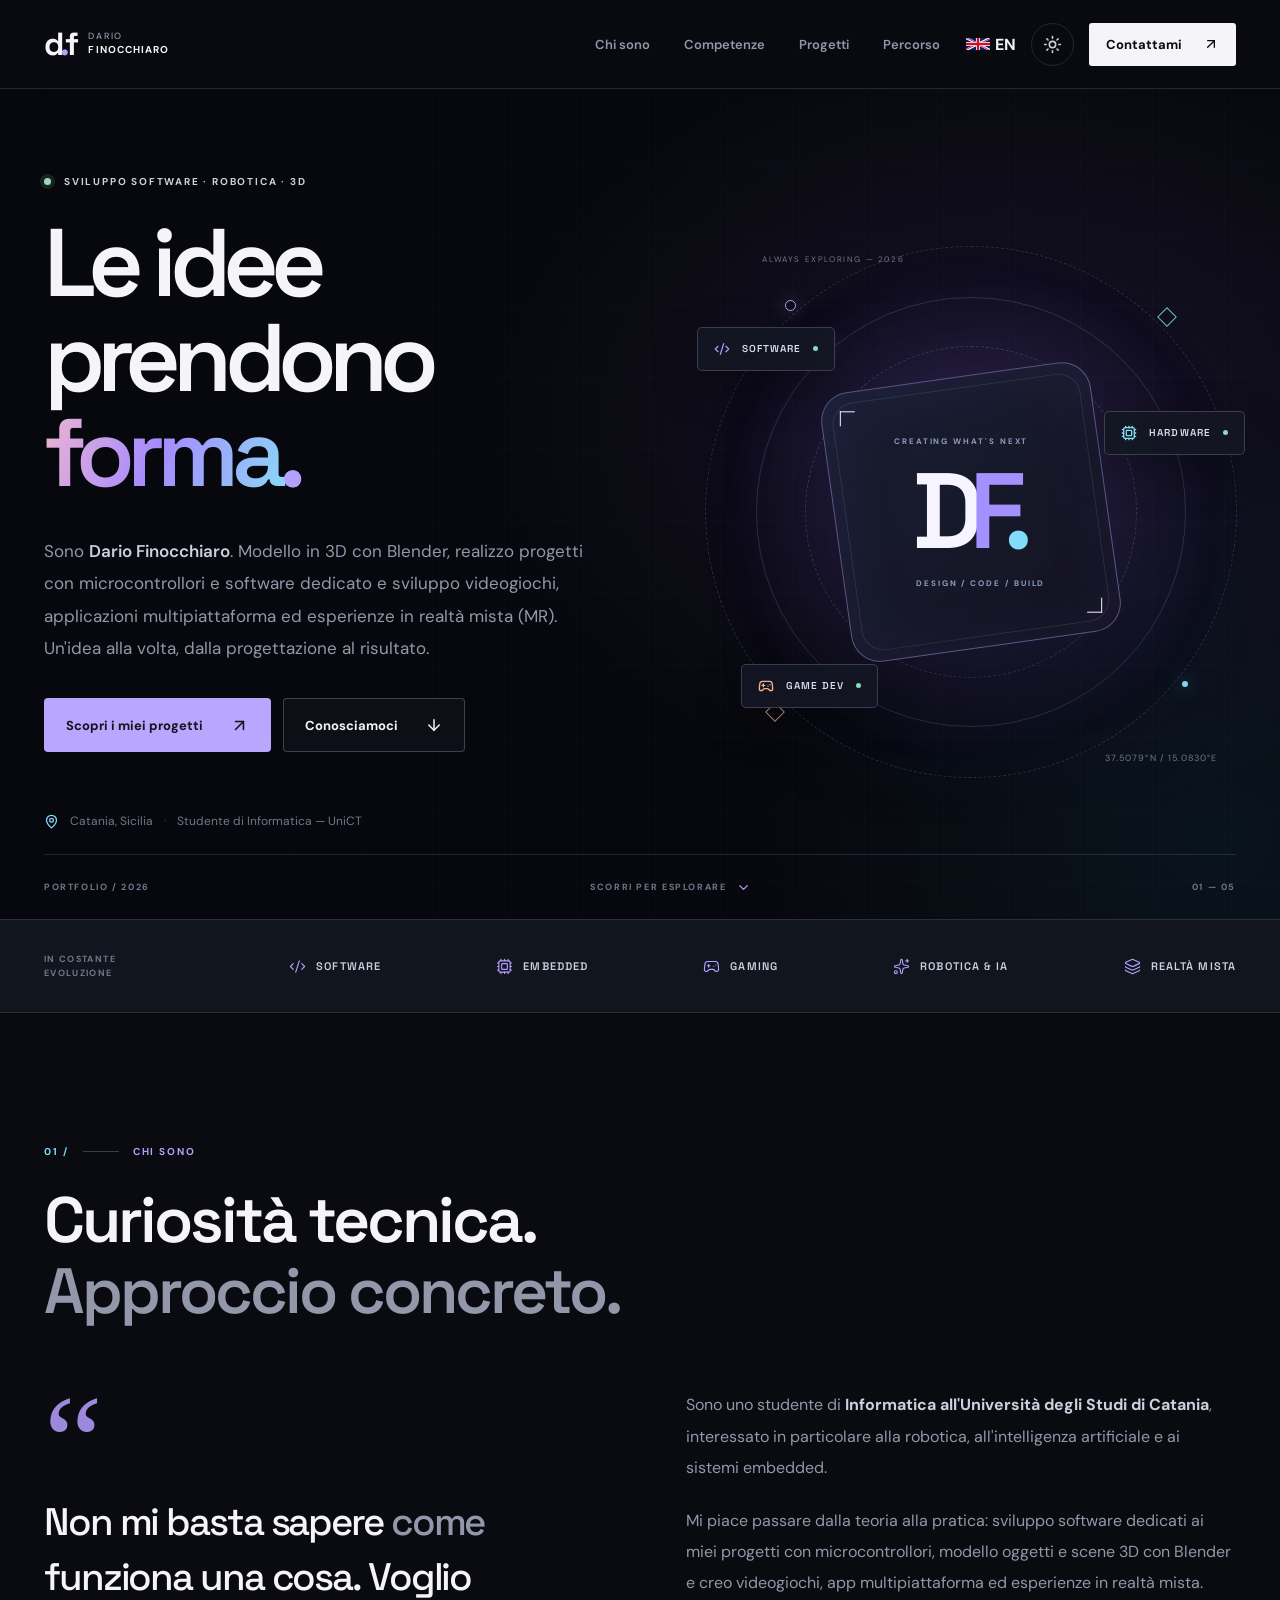
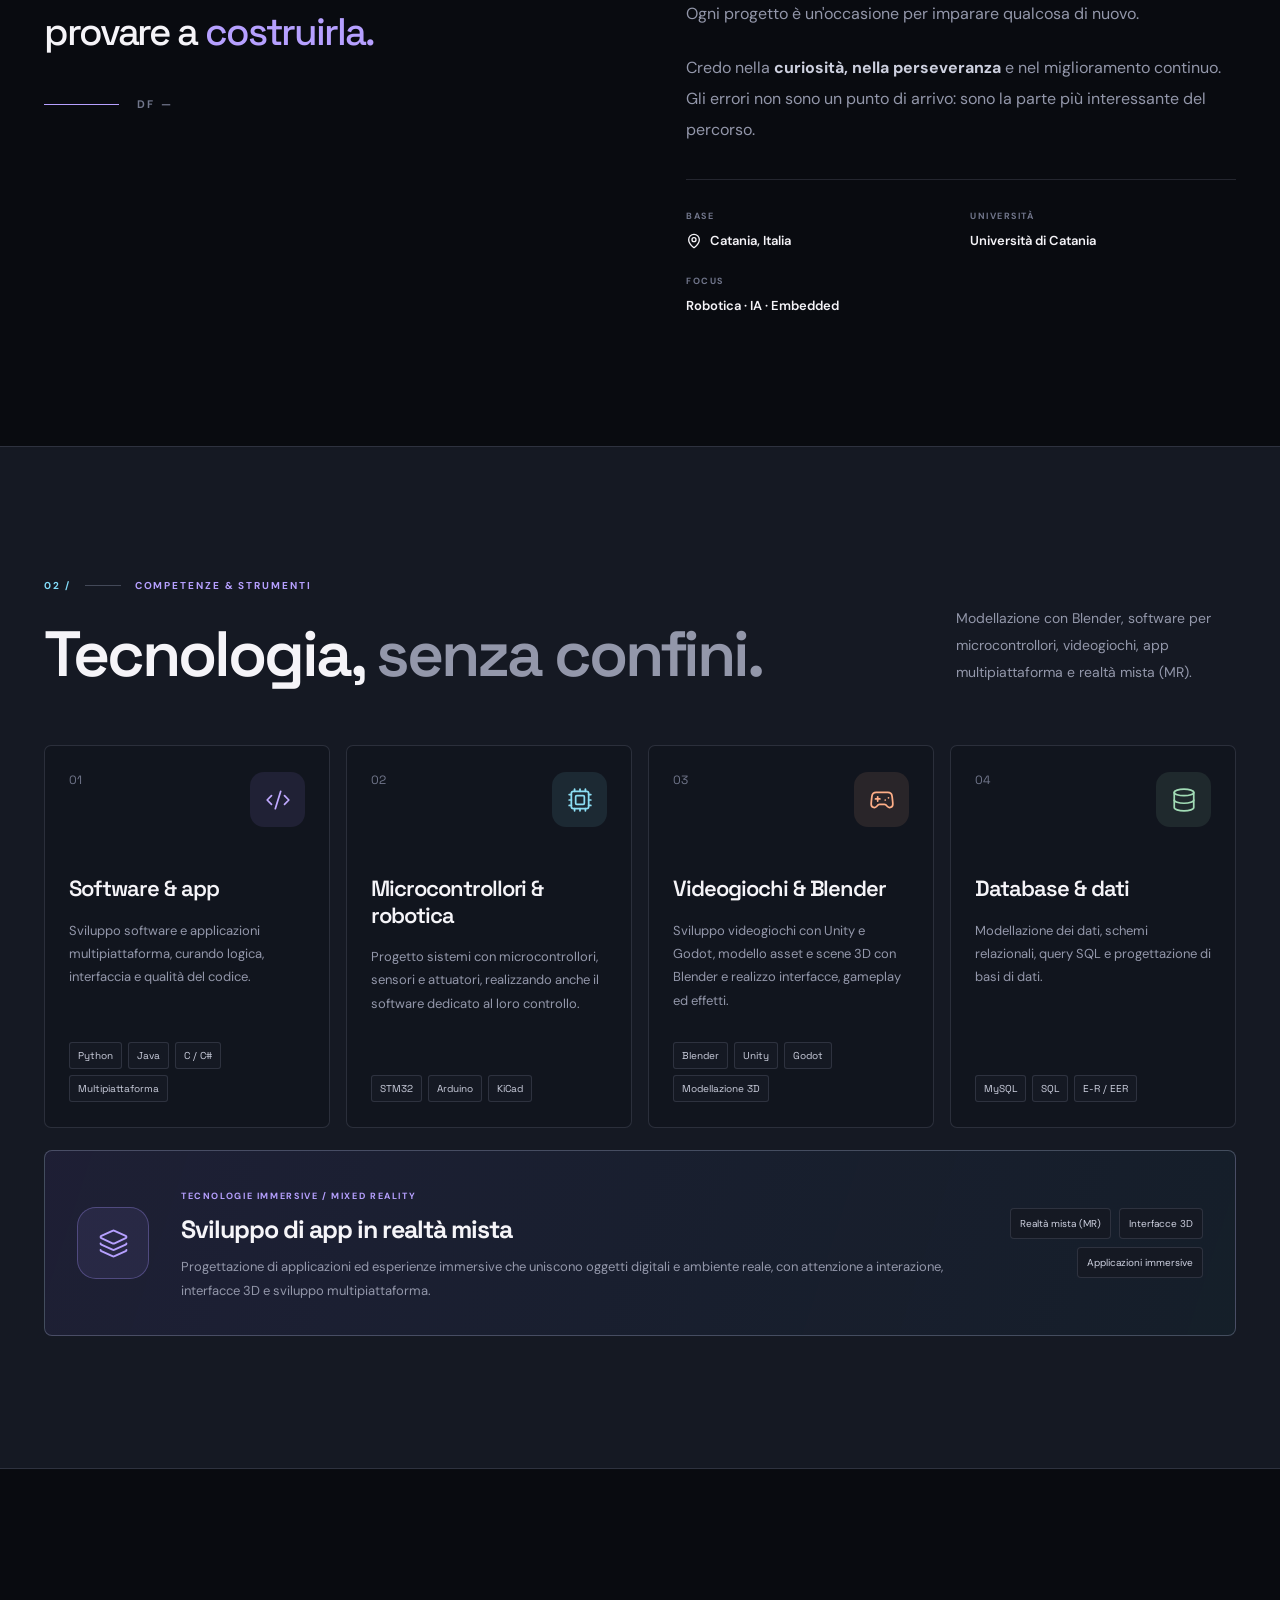
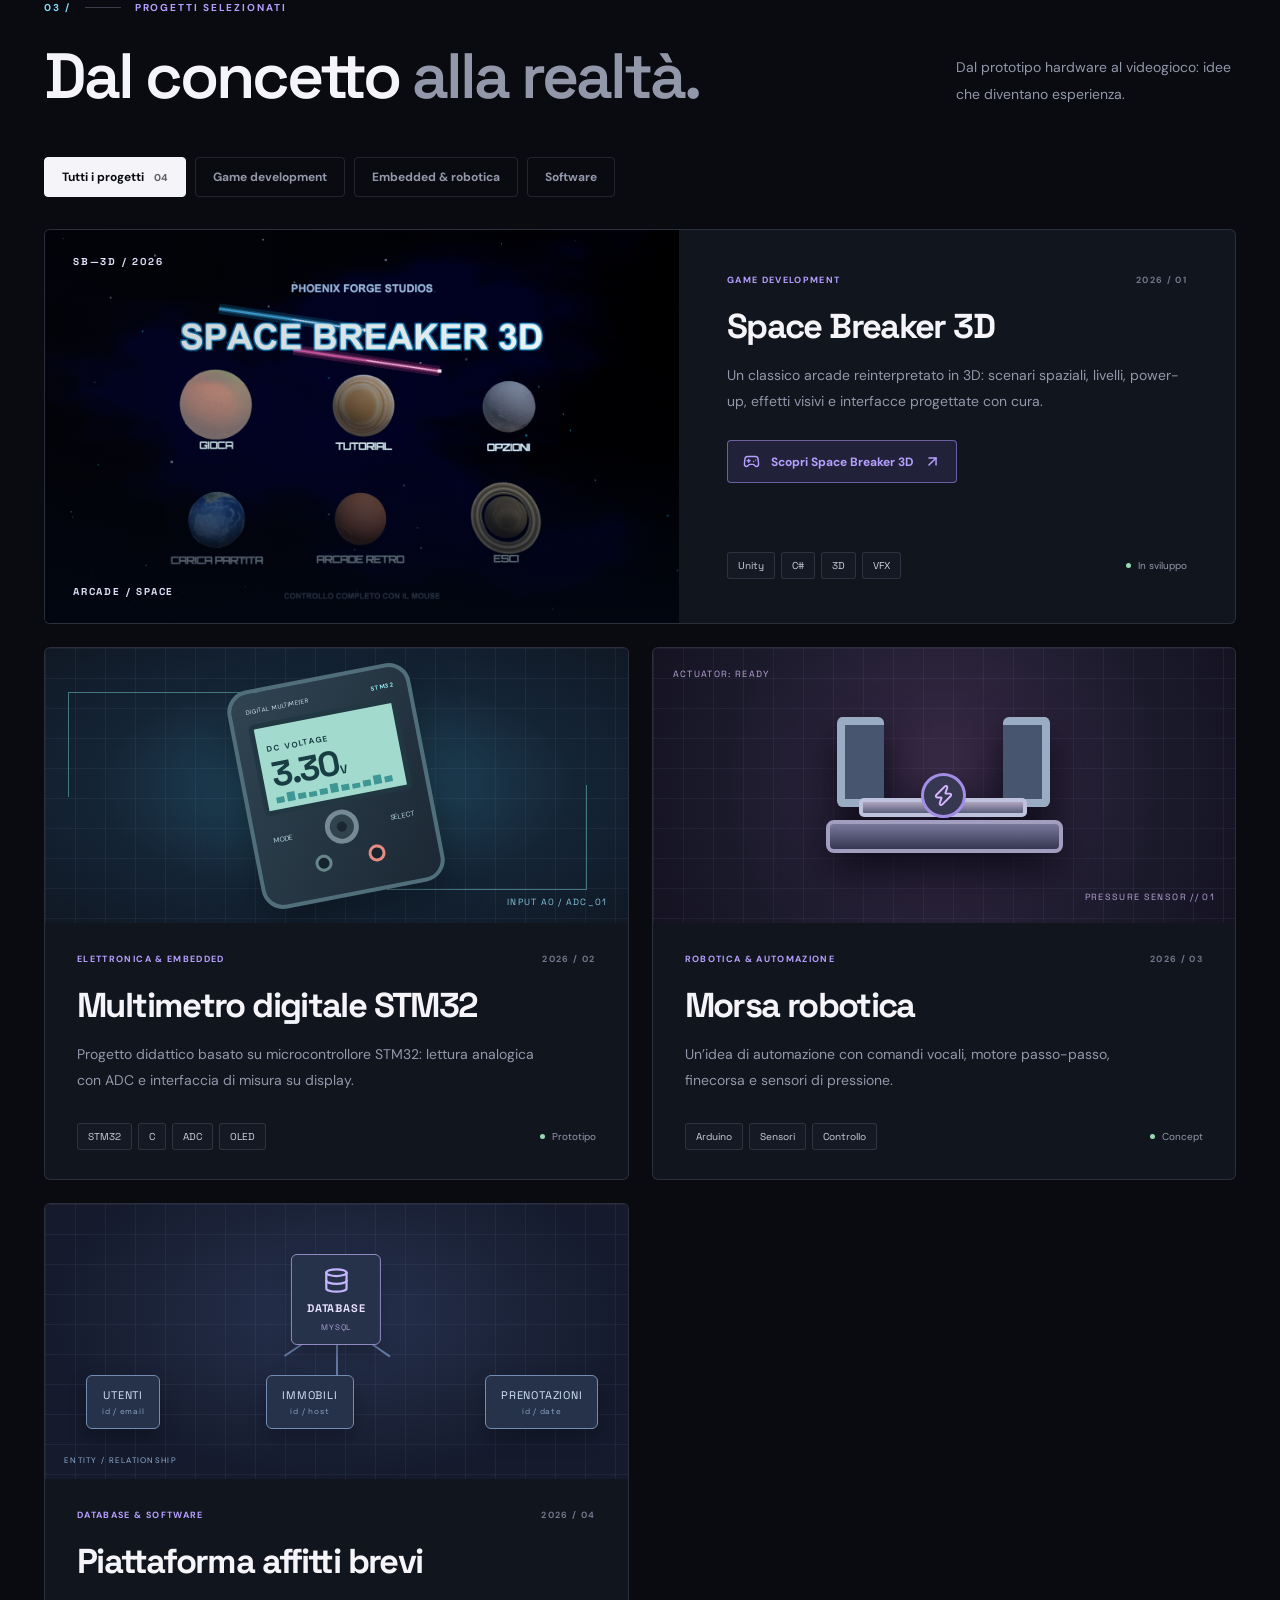
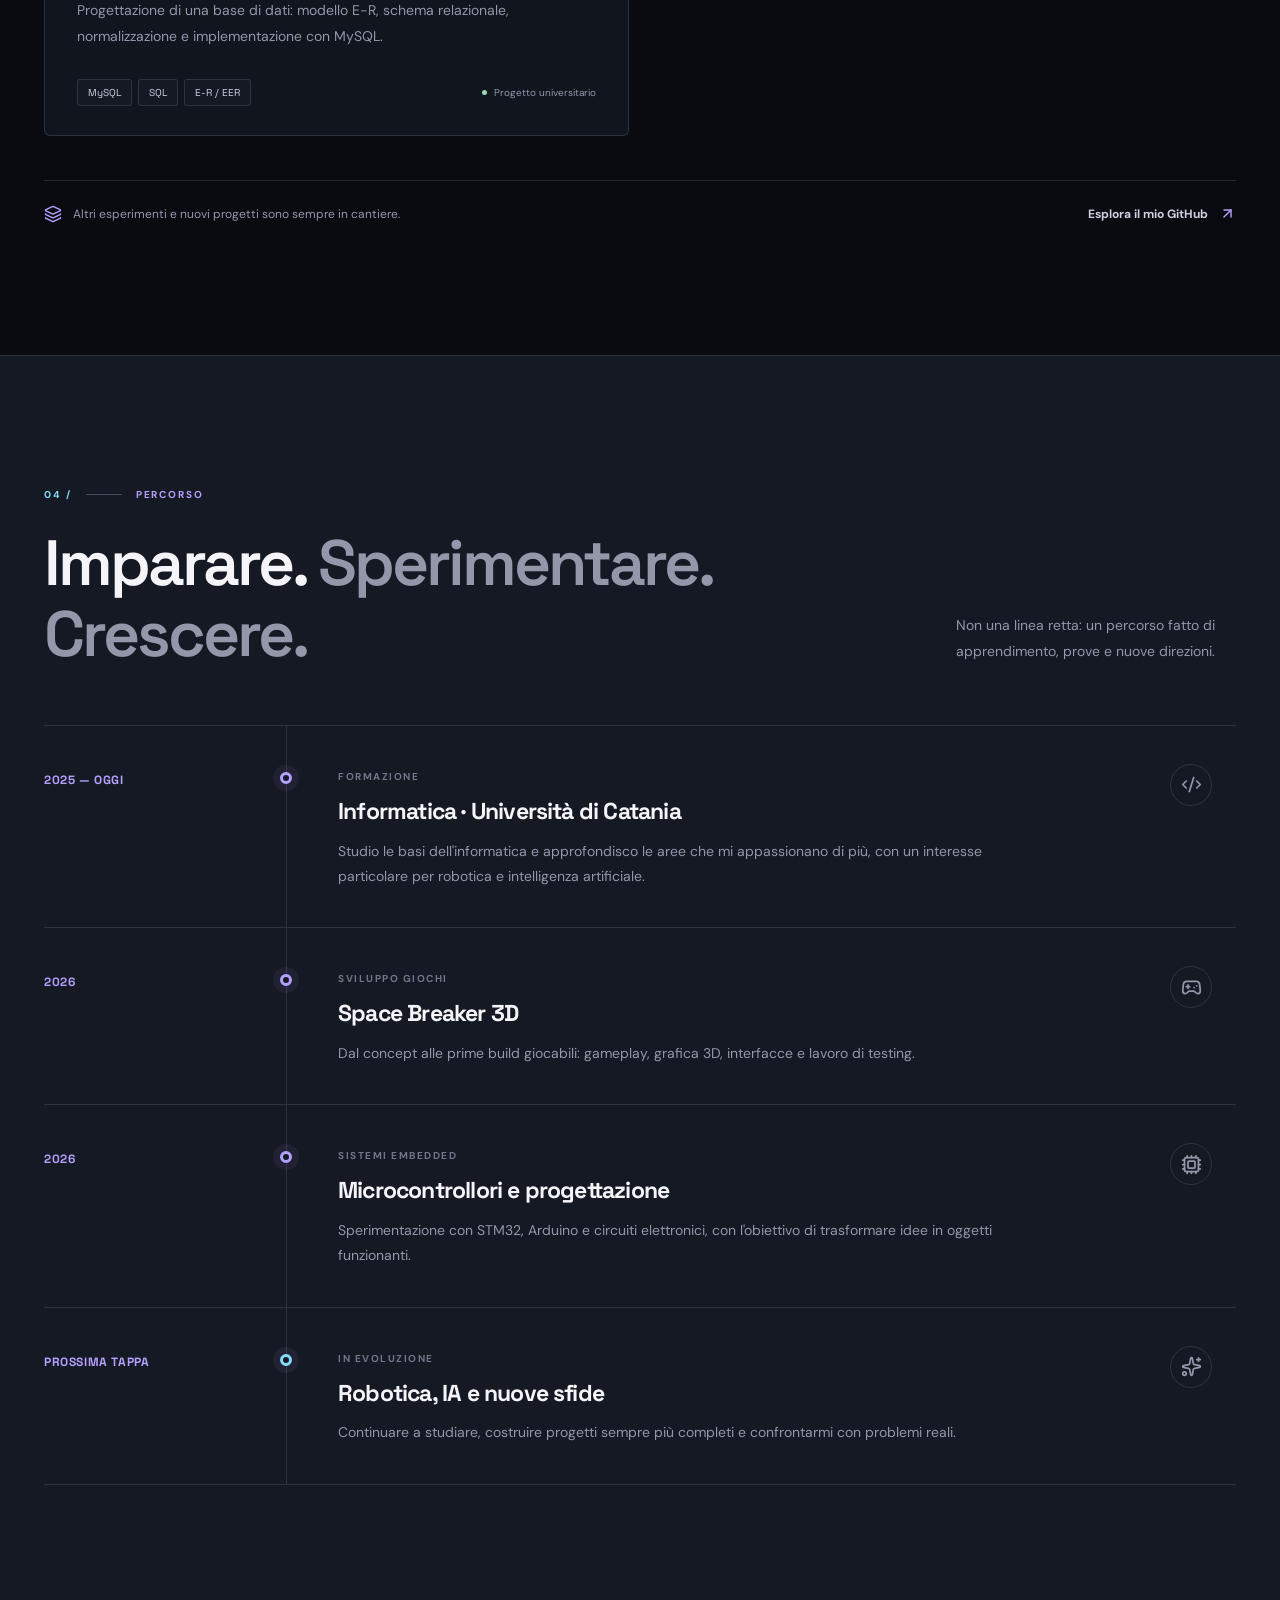
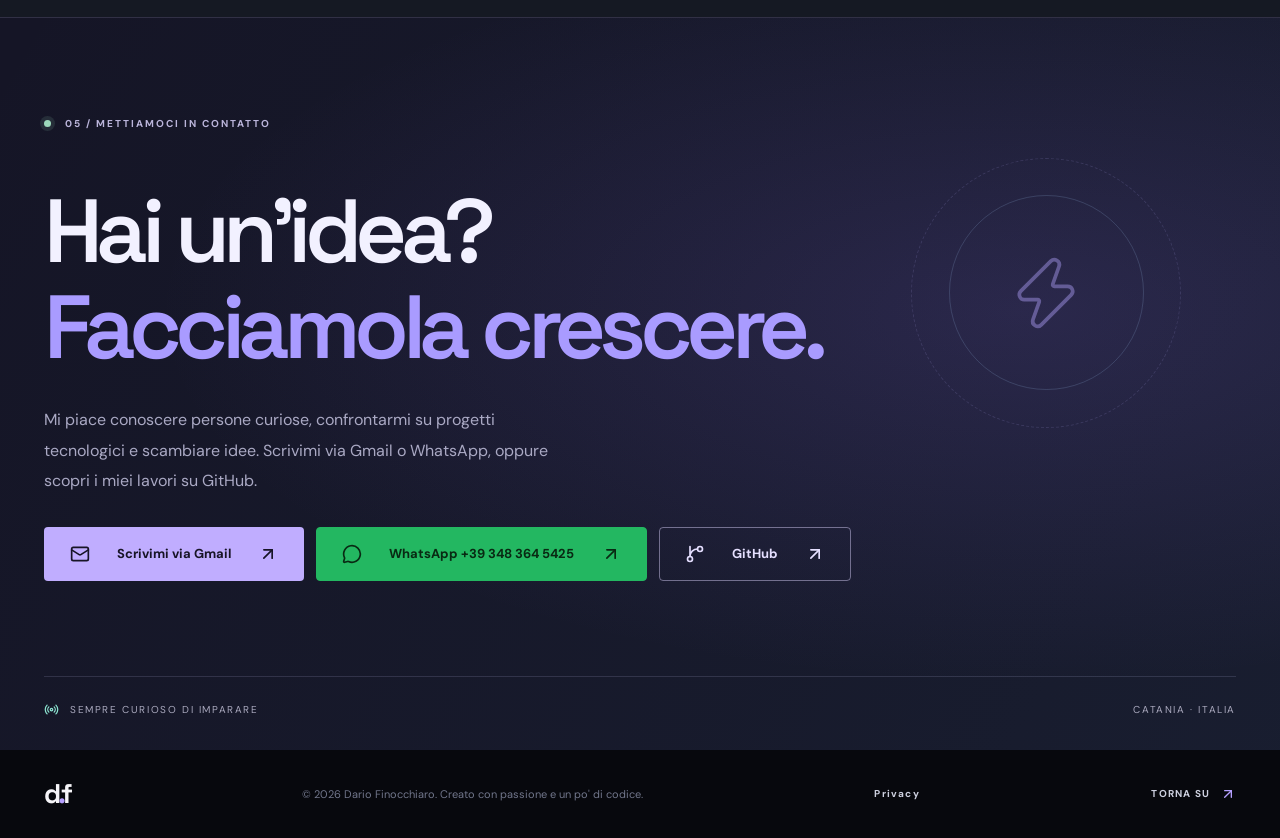
==== commit 6fc12789: "Add flag icons to the language switcher" ====
--- a/index.html
+++ b/index.html
@@ -16,8 +16,8 @@
   <link rel="alternate" hreflang="it" href="https://dariofinocchiaro.it/">
 <link rel="alternate" hreflang="en" href="https://dariofinocchiaro.it/en/">
 <link rel="alternate" hreflang="x-default" href="https://dariofinocchiaro.it/">
-    <script type="module" crossorigin src="/assets/main-CaObbxMP.js"></script>
-    <link rel="stylesheet" crossorigin href="/assets/main-DtPYum8T.css">
+    <script type="module" crossorigin src="/assets/main-do0plpxB.js"></script>
+    <link rel="stylesheet" crossorigin href="/assets/main-JmbsUUS3.css">
   </head>
   <body>
     <div id="root"></div>
--- a/assets/main-JmbsUUS3.css
+++ b/assets/main-JmbsUUS3.css
@@ -0,0 +1 @@
+@font-face{font-family:DM Sans;font-style:normal;font-weight:400 700;font-display:swap;src:url(/fonts/dm-sans.woff2)format("woff2")}@font-face{font-family:Space Grotesk;font-style:normal;font-weight:400 700;font-display:swap;src:url(/fonts/space-grotesk.woff2)format("woff2")}:root{--lightningcss-light: ;--lightningcss-dark:initial;color-scheme:dark;--bg:#090b10;--bg-deep:#07080d;--surface:#11151e;--surface-alt:#151923;--surface-hover:#1b202d;--ink:#f5f4f8;--ink-soft:#cdd0df;--muted:#9397aa;--faint:#71768b;--stroke:#c2cae924;--stroke-strong:#cbd7f740;--accent:#b6a0ff;--accent-blue:#82dcfa;--accent-peach:#f5a47c;--accent-green:#97d8b3;--shadow:0 20px 80px #00000038;background:var(--bg);color:var(--ink);font-synthesis:none;text-rendering:optimizelegibility;-webkit-font-smoothing:antialiased;font-family:DM Sans,ui-sans-serif,system-ui,sans-serif}:root[data-theme=light]{--lightningcss-light:initial;--lightningcss-dark: ;color-scheme:light;--bg:#f5f6fa;--bg-deep:#e9ecf4;--surface:#fff;--surface-alt:#f0f1f7;--surface-hover:#e8eaf5;--ink:#1a1c29;--ink-soft:#384054;--muted:#5f6679;--faint:#7b8091;--stroke:#242c4b24;--stroke-strong:#242c4b3d;--accent:#6b45c5;--accent-blue:#177ba6;--accent-peach:#bb5a32;--accent-green:#257d59;--shadow:0 20px 80px #32325014}*{box-sizing:border-box}html{scroll-behavior:smooth;scroll-padding-top:100px}body{background:var(--bg);min-width:320px;margin:0}body,button,a{-webkit-tap-highlight-color:transparent}button,a{font:inherit}button{cursor:pointer}a{color:inherit;text-decoration:none}button:focus-visible,a:focus-visible{outline:2px solid var(--accent-blue);outline-offset:4px}::selection{color:var(--bg);background:var(--accent)}.site-shell{overflow:clip}.container{width:min(1260px,100% - 88px);margin-inline:auto}.skip-link{z-index:1000;background:var(--accent);color:#101018;padding:12px 18px;position:fixed;top:-70px;left:12px}.skip-link:focus{top:12px}.scroll-progress{z-index:200;pointer-events:none;background:linear-gradient(90deg,#8c76e9,#8dddf9);height:3px;transition:width .1s linear;position:fixed;top:0;left:0}h1,h2,h3,p,blockquote{margin:0}h1,h2,h3{letter-spacing:-.047em;font-family:Space Grotesk,ui-sans-serif,system-ui,sans-serif}.section{padding-block:132px}[data-reveal]{opacity:0;transition:transform .7s cubic-bezier(.22,1,.36,1),opacity .7s;transform:translateY(28px)}[data-reveal].revealed{opacity:1;transform:translateY(0)}.site-header{z-index:100;background:color-mix(in srgb,var(--bg) 88%,transparent);-webkit-backdrop-filter:blur(20px);border-bottom:1px solid var(--stroke);width:100%;position:sticky;top:0}.header-layout{justify-content:space-between;align-items:center;gap:26px;min-height:88px;display:flex}.brand{flex-shrink:0;align-items:center;gap:13px;display:flex}.brand-symbol,.footer-brand{letter-spacing:-.11em;font-family:Space Grotesk,sans-serif;font-size:32px;font-weight:700;line-height:1}.brand-symbol span,.footer-brand span{color:var(--accent)}.brand-name{letter-spacing:.19em;color:var(--muted);font-size:9px;font-weight:500;line-height:1.48;display:block}.brand-name strong{color:var(--ink);letter-spacing:.11em;font-size:10px;font-weight:700}.primary-nav{align-items:center;gap:34px;margin-left:auto;display:flex}.primary-nav a{color:var(--muted);font-size:13px;font-weight:600;transition:color .2s}.primary-nav a:hover{color:var(--ink)}.header-right{align-items:center;gap:15px;display:flex}.icon-button{color:var(--ink-soft);border:1px solid var(--stroke);background:0 0;border-radius:50%;place-items:center;width:43px;height:43px;transition:background .2s,border-color .2s;display:grid}.icon-button:hover{background:var(--surface-hover);border-color:var(--stroke-strong)}.header-cta{background:var(--ink);color:var(--bg);border-radius:3px;align-items:center;gap:21px;padding:13px 17px;font-size:13px;font-weight:700;transition:transform .2s,background .2s;display:flex}.header-cta:hover{transform:translateY(-2px)}.nav-toggle,.mobile-nav-contact{display:none}.hero{isolation:isolate;background:var(--bg-deep);min-height:760px;padding-top:80px;position:relative}.hero-background{z-index:-1;background:radial-gradient(48% 55% at 79% 40%,#6748ae2b,#0000 86%),radial-gradient(43% 60% at 95% 90%,#1d729d1c,#0000 84%);position:absolute;inset:0}.hero-background:after{content:"";background-image:linear-gradient(90deg,#a0ade006 1px,#0000 1px),linear-gradient(#a0ade006 1px,#0000 1px);background-size:72px 72px;position:absolute;inset:0;-webkit-mask-image:linear-gradient(90deg,#0000,#000 35%);mask-image:linear-gradient(90deg,#0000,#000 35%)}.hero-layout{grid-template-columns:54% 46%;align-items:center;min-height:555px;display:grid}.hero-content{z-index:5;padding-bottom:25px;position:relative}.hero-eyebrow{letter-spacing:.18em;color:var(--ink-soft);align-items:center;gap:13px;margin-bottom:28px;font-size:10px;font-weight:700;display:inline-flex}.pulse-dot{background:#9cd9bb;border-radius:50%;flex:none;width:7px;height:7px;display:inline-block;box-shadow:0 0 0 4px #9cd9bb1f}.hero h1{letter-spacing:-.082em;max-width:840px;font-size:clamp(64px,7.5vw,108px);font-weight:600;line-height:.99}.gradient-word{color:var(--accent);background:linear-gradient(110deg,#f1b8cd 0%,#a68aff 45%,#86e3f4 100%);-webkit-text-fill-color:transparent;-webkit-background-clip:text;background-clip:text}:root[data-theme=light] .gradient-word{background:linear-gradient(110deg,#a35e7f,#7053c0,#1e84a8);-webkit-background-clip:text;background-clip:text}.hero-period{-webkit-text-fill-color:var(--accent)}.hero-description{max-width:550px;color:var(--muted);margin-top:34px;font-size:17px;line-height:1.9}.hero-description strong{color:var(--ink-soft);font-weight:600}.hero-actions{flex-wrap:wrap;gap:12px;margin-top:34px;display:flex}.button{border:1px solid #0000;border-radius:4px;justify-content:center;align-items:center;gap:27px;min-height:54px;padding:0 21px;font-size:13px;font-weight:700;transition:transform .2s,background .2s,border-color .2s;display:inline-flex}.button:hover{transform:translateY(-3px)}.button-primary{color:#151321;background:#b9a6fe}.button-primary:hover{background:#d2c5ff}.button-outline{color:var(--ink);border-color:var(--stroke-strong);background:color-mix(in srgb,var(--surface) 65%,transparent)}.button-outline:hover{border-color:var(--accent)}.hero-location{color:var(--faint);flex-wrap:wrap;align-items:center;gap:11px;margin-top:61px;font-size:12px;display:flex}.hero-location svg{color:var(--accent-blue)}.hero-location>span{color:var(--stroke-strong)}.hero-graphic{place-items:center;width:100%;height:560px;margin-left:9px;display:grid;position:relative}.graphic-backlight{filter:blur(12px);background:radial-gradient(circle,#8461d142 0%,#4f378f14 50%,#0000 71%);border-radius:50%;width:490px;height:490px;position:absolute}.orbit{aspect-ratio:1;border-radius:50%;position:absolute}.orbit-outer{border:1px dashed #a29bd238;width:min(97%,540px);animation:95s linear infinite rotate}.orbit-middle{border:1px solid #ae9eee33;width:min(80%,430px);box-shadow:0 0 90px #69539c0a}.orbit-inner{border:1px dashed #85d7f63d;width:min(61%,332px);animation:70s linear infinite reverse rotate}.orbit-middle:before,.orbit-outer:before{content:"";border:1px solid var(--accent);background:var(--bg);border-radius:50%;width:9px;height:9px;position:absolute;top:10%;left:15%;box-shadow:0 0 19px #aa91ff66}.orbit-outer:after{content:"";background:var(--accent-blue);border-radius:50%;width:6px;height:6px;position:absolute;bottom:17%;right:9%;box-shadow:0 0 18px #7ddcffa6}.orbit-dash{border:1px solid #86e7ffcc;width:14px;height:14px;position:absolute;transform:rotate(45deg)}.orbit-dash-one{top:14%;right:13%}.orbit-dash-two{border-color:#f8b290cc;bottom:13%;left:13%}.graphic-center{background:linear-gradient(140deg,#191f32f7,#131220f7);border:1px solid #ac9ced78;border-radius:29px;flex-direction:column;justify-content:center;align-items:center;width:272px;height:272px;display:flex;position:relative;transform:rotate(-8deg);box-shadow:0 40px 120px #0000005c,0 0 120px #9173ff1f,inset 0 0 70px #8763dc17}.graphic-center:after{content:"";pointer-events:none;border:1px solid #bcb2fa21;border-radius:22px;position:absolute;inset:10px}.graphic-center>*{transform:rotate(8deg)}.graphic-center-label,.graphic-center-foot{letter-spacing:.24em;color:#8e9dbe;font-size:8px;font-weight:700}.graphic-center strong{letter-spacing:-.135em;color:#f6f4ff;padding-right:10px;font-family:Space Grotesk,sans-serif;font-size:107px;font-weight:600;line-height:1.25}.graphic-center strong span{color:#a590ff}.graphic-center strong i{color:#80dcf8;font-style:normal}.center-crosshair{border-color:#d2c3ff99;width:15px;height:15px;position:absolute}.crosshair-tl{border-top:1px solid;border-left:1px solid;top:18px;left:18px}.crosshair-br{border-bottom:1px solid;border-right:1px solid;bottom:18px;right:18px}.graphic-chip{z-index:3;color:#d8def0;letter-spacing:.11em;-webkit-backdrop-filter:blur(8px);backdrop-filter:blur(8px);background:#141723ed;border:1px solid #c2beee3b;border-radius:5px;align-items:center;gap:12px;padding:13px 16px;font-family:Space Grotesk,sans-serif;font-size:10px;font-weight:600;display:flex;position:absolute;box-shadow:0 15px 45px #00000047}.graphic-chip svg{color:#a996ff}.graphic-chip i{background:#8cdbb7;border-radius:50%;width:5px;height:5px}.chip-one{top:17%;left:0}.chip-two{top:32%;right:0}.chip-three{bottom:15%;left:8%}.chip-two svg{color:#85ddf8}.chip-three svg{color:#f7b087}.graphic-coordinates{letter-spacing:.12em;color:var(--faint);font-size:9px;position:absolute;bottom:5%;right:5%}.graphic-side-label{letter-spacing:.2em;color:var(--faint);font-size:8px;position:absolute;top:4%;left:12%}.hero-baseline{letter-spacing:.18em;height:65px;color:var(--faint);border-top:1px solid var(--stroke);justify-content:space-between;align-items:center;font-size:9px;font-weight:700;display:flex}.hero-baseline span:nth-child(2){align-items:center;gap:10px;display:flex}.hero-baseline svg{color:var(--accent)}@keyframes rotate{to{transform:rotate(360deg)}}.discipline-band{border-block:1px solid var(--stroke);background:var(--surface)}.discipline-layout{justify-content:space-between;align-items:center;gap:20px;min-height:92px;display:flex}.discipline-layout>span{letter-spacing:.15em;color:var(--faint);max-width:130px;font-size:9px;font-weight:700;line-height:1.6}.discipline-layout b{letter-spacing:.1em;white-space:nowrap;color:var(--ink-soft);align-items:center;gap:10px;font-family:Space Grotesk,sans-serif;font-size:11px;font-weight:600;display:flex}.discipline-layout b svg{color:var(--accent);stroke-width:1.6px}.overline{color:var(--accent);letter-spacing:.19em;align-items:center;gap:14px;margin-bottom:27px;font-size:10px;font-weight:700;display:flex}.section-number{color:var(--accent-blue)}.overline-line{background:var(--stroke-strong);width:36px;height:1px}.section-heading{justify-content:space-between;align-items:end;gap:45px;margin-bottom:55px;display:flex}.section-heading h2{font-size:clamp(42px,5vw,69px);font-weight:600;line-height:1.11}.section-heading h2 span{color:var(--muted)}.section-heading-right{max-width:280px;padding-bottom:5px}.section-heading-right p{color:var(--muted);font-size:14px;line-height:1.9}.about-section{background:var(--bg)}.about-layout{grid-template-columns:1fr 1fr;align-items:start;gap:92px;display:grid}.about-quote{padding:27px 0 0;position:relative}.quote-accent{color:var(--accent);opacity:.85;font-family:Georgia,serif;font-size:132px;line-height:.5}.about-quote blockquote{letter-spacing:-.055em;max-width:530px;margin-top:20px;font-family:Space Grotesk,sans-serif;font-size:clamp(30px,3vw,42px);font-weight:500;line-height:1.43}.about-quote blockquote em{color:var(--muted);font-style:normal}.about-quote blockquote span{color:var(--accent)}.quote-decoration{align-items:center;gap:18px;margin-top:37px;display:flex}.quote-decoration span{background:var(--accent);width:75px;height:1px}.quote-decoration b{color:var(--faint);letter-spacing:.2em;font-size:11px}.about-text{padding-top:7px}.about-text p{color:var(--muted);margin-bottom:22px;font-size:16px;line-height:1.95}.about-text strong{color:var(--ink-soft);font-weight:700}.about-facts{border-top:1px solid var(--stroke);grid-template-columns:1fr 1fr;gap:26px 18px;margin-top:34px;padding-top:30px;display:grid}.about-facts div{flex-direction:column;gap:10px;display:flex}.about-facts div>span{letter-spacing:.17em;color:var(--faint);font-size:9px;font-weight:700}.about-facts strong{color:var(--ink);align-items:center;gap:8px;font-size:13px;font-weight:600;display:flex}.skills-section{background:var(--surface-alt);border-block:1px solid var(--stroke)}.skills-grid{grid-template-columns:repeat(4,minmax(0,1fr));gap:16px;display:grid}.skill-card{border:1px solid var(--stroke);background:var(--surface);border-radius:7px;flex-direction:column;min-height:340px;padding:26px 24px 25px;transition:transform .3s,border-color .3s,box-shadow .3s;display:flex}.skill-card:hover{border-color:var(--stroke-strong);box-shadow:var(--shadow);transform:translateY(-7px)}.skill-card-top{justify-content:space-between;align-items:flex-start;margin-bottom:48px;display:flex}.skill-card-top>span{color:var(--faint);font-family:Space Grotesk;font-size:12px}.skill-icon{border-radius:14px;place-items:center;width:55px;height:55px;display:grid}.skill-icon.purple{color:#c0a9ff;background:#aa89ff1a}.skill-icon.cyan{color:#8cdef4;background:#83d3eb1a}.skill-icon.orange{color:#ffaf88;background:#ffaf881a}.skill-icon.green{color:#a2dcb6;background:#9cd4b41a}.skill-card h3{margin-bottom:17px;font-size:22px;font-weight:600;line-height:1.2}.skill-card p{color:var(--muted);flex:1;font-size:13px;line-height:1.8}.skills-tags{flex-wrap:wrap;align-items:center;gap:6px;margin-top:30px;display:flex}.skills-tags span{background:var(--surface-alt);border:1px solid var(--stroke);color:var(--ink-soft);border-radius:3px;padding:6px 8px;font-family:Space Grotesk,sans-serif;font-size:10px}.projects-section{background:var(--bg)}.project-filters{flex-wrap:wrap;gap:9px;margin-top:-10px;margin-bottom:32px;display:flex}.filter{border:1px solid var(--stroke);color:var(--muted);background:0 0;border-radius:4px;padding:11px 17px;font-size:12px;font-weight:700;transition:background .2s,border-color .2s,color .2s}.filter:hover{border-color:var(--accent);color:var(--ink)}.filter.active{color:var(--bg);background:var(--ink);border-color:var(--ink)}.filter small{opacity:.65;margin-left:10px;font-size:10px}.projects-grid{grid-template-columns:repeat(2,minmax(0,1fr));align-items:stretch;gap:23px;display:grid}.project-card{background:var(--surface);border:1px solid var(--stroke);border-radius:6px;transition:transform .3s,border-color .3s;overflow:hidden}.project-card:hover{border-color:var(--stroke-strong);transform:translateY(-5px)}.project-featured{grid-column:span 2;grid-template-columns:1.14fr 1fr;min-height:395px;display:grid}.project-image{background:#141827;place-items:center;height:275px;display:grid;position:relative;overflow:hidden}.project-featured .project-image{height:100%;min-height:380px}.game-art{background:#060e1d}.game-art img{object-fit:cover;filter:saturate(.86)contrast(1.09);width:100%;height:100%;display:block}.game-art:after{content:"";background:linear-gradient(#0000 55%,#010611e6),linear-gradient(90deg,#0a0f2338,#0000);position:absolute;inset:0}.art-corner{z-index:2;letter-spacing:.18em;color:#dfdff7;font-family:Space Grotesk;font-size:10px;font-weight:700;position:absolute}.art-corner-top{top:25px;left:28px}.art-corner-bottom{bottom:25px;left:28px}.project-info{flex-direction:column;padding:30px 32px 29px;display:flex}.project-featured .project-info{justify-content:center;padding:44px 48px}.project-topline{color:var(--accent);letter-spacing:.15em;justify-content:space-between;gap:15px;margin-bottom:21px;font-size:9px;font-weight:700;display:flex}.project-topline span:last-child{color:var(--faint)}.project-info h3{margin-bottom:18px;font-size:clamp(25px,2.7vw,37px);line-height:1.1}.project-info p{color:var(--muted);max-width:480px;margin-bottom:29px;font-size:14px;line-height:1.85}.project-bottom{flex-wrap:wrap;justify-content:space-between;align-items:center;gap:18px;margin-top:auto;display:flex}.project-tags{flex-wrap:wrap;gap:6px;display:flex}.project-tags span{background:var(--surface-alt);border:1px solid var(--stroke);color:var(--ink-soft);border-radius:3px;padding:6px 10px;font-family:Space Grotesk;font-size:10px}.project-status{white-space:nowrap;color:var(--muted);align-items:center;gap:7px;font-size:10px;display:inline-flex}.project-status span{background:var(--accent-green);border-radius:50%;width:5px;height:5px}.art-grid{background-image:linear-gradient(#9daae212 1px,#0000 1px),linear-gradient(90deg,#9daae212 1px,#0000 1px);background-size:30px 30px;position:absolute;inset:0}.meter-art{background:radial-gradient(#234f66 0%,#142435 58%,#101824 100%)}.meter{z-index:2;background:linear-gradient(125deg,#304452,#1c2834);border:4px solid #516f7b;border-radius:22px;width:186px;height:222px;padding:14px;transform:rotate(-11deg);box-shadow:0 14px 40px #00000061}.meter-label{color:#d5e9ef;letter-spacing:.08em;justify-content:space-between;font-size:6px;display:flex}.meter-label b{color:#91eff3}.meter-screen{color:#193d44;background:#a2dbce;border:5px solid #213843;border-radius:5px;height:93px;margin-top:9px;padding:9px}.meter-screen>span{letter-spacing:.16em;font-size:8px;font-weight:700}.meter-screen strong{letter-spacing:-.05em;font-family:Space Grotesk;font-size:35px;line-height:1.08;display:block}.meter-screen small{font-size:12px}.meter-bars{align-items:end;gap:3px;height:9px;display:flex}.meter-bars i{background:#3e9695;width:8px;height:70%}.meter-bars i:nth-child(2n){height:100%}.meter-bars i:nth-child(4n){height:48%}.meter-control{color:#b9d8df;justify-content:space-between;align-items:center;margin:7px 3px;font-size:7px;display:flex}.meter-control div{background:#1b2732;border:5px solid #768a94;border-radius:50%;width:34px;height:34px;box-shadow:inset 0 0 0 7px #31444e}.meter-jacks{justify-content:center;gap:37px;display:flex}.meter-jacks i{background:#15242c;border:3px solid #66868c;border-radius:50%;width:17px;height:17px;display:block}.meter-jacks i:last-child{border-color:#e48c83}.pin-line{border:1px solid #80e3e573;width:200px;height:105px;position:absolute}.pin-line-one{border-bottom:0;border-right:0;top:16%;left:4%}.pin-line-two{border-top:0;border-left:0;bottom:12%;right:7%}.art-coordinate{color:#85c5da;letter-spacing:.14em;font:9px Space Grotesk;position:absolute;bottom:15px;right:20px}.robot-art{background:radial-gradient(circle at 50% 48%,#3a2b48,#1b1a2b 67%,#151322)}.robot-clamp{z-index:2;filter:drop-shadow(0 18px 22px #0a0815);width:275px;height:175px;position:relative}.clamp-jaw{background:#48556e;border:8px solid #9aacc3;border-radius:6px;width:47px;height:90px;position:absolute;top:19px}.jaw-left{border-right:0;left:31px}.jaw-right{border-left:0;right:31px}.clamp-rail{background:linear-gradient(#b1a6c1,#595e79);border:4px solid #bec2dc;border-radius:5px;width:168px;height:19px;position:absolute;top:100px;left:53px}.clamp-base{background:linear-gradient(#79789b,#363752);border:4px solid #a29ebf;border-radius:8px;width:237px;height:33px;position:absolute;top:122px;left:20px}.clamp-center{color:#d6b6ff;background:#363750;border:3px solid #a28ee5;border-radius:50%;place-items:center;width:45px;height:45px;display:grid;position:absolute;top:75px;left:115px}.robot-note{letter-spacing:.15em;color:#b9a5db;font:9px Space Grotesk;position:absolute}.robot-note-top{top:20px;left:20px}.robot-note-bottom{bottom:20px;right:20px}.data-art{background:radial-gradient(at 50% 40%,#27324f,#151b2d 70%)}.data-node{z-index:2;color:#d6e4fa;letter-spacing:.07em;background:#263249;border:1px solid #738cb3;border-radius:6px;flex-direction:column;align-items:center;gap:4px;padding:12px 15px;font:11px Space Grotesk;display:flex;position:absolute;box-shadow:0 10px 20px #0000003d}.node-main{color:#c3b4ff;border-color:#9189c6;gap:7px;top:18%;left:50%;transform:translate(-50%)}.node-main strong{color:#e9dfff;font-size:11px}.node-main small{color:#a9a0da;font-size:8px}.node-a{top:62%;left:7%}.node-b{top:62%;left:38%}.node-c{top:62%;right:5%}.data-node b{color:#8fa8c9;font-size:8px;font-weight:400}.data-link{z-index:1;transform-origin:top;background:#657da8;width:2px;height:50px;position:absolute;top:45%}.data-link-a{left:48%;transform:rotate(56deg)}.data-link-b{left:50%}.data-link-c{left:52%;transform:rotate(-55deg)}.data-caption{color:#8eacd2;letter-spacing:.16em;font-size:8px;position:absolute;bottom:14px;left:19px}.project-footer{border-top:1px solid var(--stroke);justify-content:space-between;align-items:center;gap:25px;margin-top:44px;padding-top:24px;display:flex}.project-footer span,.project-footer a{color:var(--muted);align-items:center;gap:11px;font-size:12px;display:inline-flex}.project-footer svg{color:var(--accent)}.project-footer a{color:var(--ink-soft);font-weight:700;transition:color .2s}.project-footer a:hover{color:var(--accent)}.journey-section{border-top:1px solid var(--stroke);background:var(--surface-alt)}.timeline{border-top:1px solid var(--stroke)}.timeline-item{border-bottom:1px solid var(--stroke);grid-template-columns:190px 48px 1fr 50px;align-items:start;gap:28px;padding:38px 24px 38px 0;display:grid;position:relative}.timeline-year{color:var(--accent);letter-spacing:.05em;margin-top:8px;font-family:Space Grotesk,sans-serif;font-size:12px;font-weight:700}.timeline-dot{border:3px solid var(--accent);background:var(--surface-alt);border-radius:50%;width:12px;height:12px;margin:8px auto 0;box-shadow:0 0 0 7px #a184ee14}.timeline-dot:before{content:"";background:var(--stroke);z-index:-1;width:1px;margin-left:3px;position:absolute;top:0;bottom:0}.timeline-dot.future{border-color:var(--accent-blue)}.timeline-copy span{letter-spacing:.15em;color:var(--faint);font-size:10px;font-weight:700}.timeline-copy h3{letter-spacing:-.035em;margin:12px 0;font-size:23px;line-height:1.3}.timeline-copy p{color:var(--muted);max-width:700px;font-size:14px;line-height:1.8}.timeline-icon{border:1px solid var(--stroke);width:42px;height:42px;color:var(--muted);border-radius:50%;justify-self:end;place-items:center;display:grid}.contact-section{color:#f2f1ff;background:#151526;border-top:1px solid #cdc7f426;position:relative;overflow:hidden}.contact-section:before{content:"";pointer-events:none;background:radial-gradient(at 80% 40%,#8868e32b,#0000 60%),linear-gradient(120deg,#0000,#417f9f14);position:absolute;inset:0}.contact-layout{padding-top:99px;padding-bottom:33px;position:relative}.contact-topline{letter-spacing:.2em;color:#bbb5db;align-items:center;gap:14px;font-size:10px;font-weight:700;display:flex}.contact-content{z-index:3;padding:54px 0 95px;position:relative}.contact-content h2{letter-spacing:-.073em;max-width:960px;font-size:clamp(53px,7vw,98px);font-weight:600;line-height:1.07}.contact-content h2 span{color:#a99bff}.contact-content p{color:#aaa9c4;max-width:520px;margin:30px 0;font-size:16px;line-height:1.9}.contact-button{color:#171426;background:#c0adff;padding-inline:25px}.contact-button:hover{background:#ddcfff}.contact-graphic{color:#b4a5ffa6;opacity:.65;place-items:center;width:300px;height:300px;display:grid;position:absolute;top:125px;right:40px}.contact-graphic-ring{border:1px dashed #afa7f040;border-radius:50%;width:270px;height:270px;animation:90s linear infinite rotate;position:absolute}.contact-graphic-ring.second{border-style:solid;border-color:#a0c8f247;width:195px;height:195px;animation-direction:reverse}.contact-bottom{letter-spacing:.16em;color:#aaa9be;border-top:1px solid #c8c8f326;justify-content:space-between;gap:15px;padding-top:25px;font-size:10px;display:flex}.contact-bottom span{align-items:center;gap:11px;display:inline-flex}.contact-bottom svg{color:#8ce3d0}.site-footer{background:var(--bg-deep);padding:25px 0}.footer-layout{justify-content:space-between;align-items:center;gap:18px;min-height:38px;display:flex}.footer-brand{font-size:27px}.footer-layout>span{color:var(--faint);font-size:11px}.footer-top{letter-spacing:.12em;color:var(--ink-soft);align-items:center;gap:10px;font-size:10px;font-weight:700;display:flex}.footer-top svg{color:var(--accent)}.screenreader-note{clip:rect(0,0,0,0);white-space:nowrap;border:0;width:1px;height:1px;margin:-1px;padding:0;position:absolute;overflow:hidden}@media (width>=1440px){.hero h1{font-size:105px}}@media (width<=1130px){.container{width:min(100% - 64px,1100px)}.primary-nav{gap:19px}.header-layout{gap:14px}.header-right{gap:9px}.hero h1{font-size:clamp(62px,7.7vw,88px)}.hero-graphic{transform:scale(.9)}.skills-grid{grid-template-columns:repeat(2,minmax(0,1fr))}.skill-card{min-height:300px}.about-layout{gap:50px}.discipline-layout{flex-wrap:wrap;justify-content:flex-start;gap:24px}.discipline-layout>span{margin-right:10px}.project-featured .project-info{padding:30px}}@media (width<=800px){.container{width:calc(100% - 42px)}.header-layout{min-height:72px}.brand-name,.header-cta{display:none}.nav-toggle{display:grid}.primary-nav{background:var(--bg);border-bottom:1px solid var(--stroke);flex-direction:column;align-items:stretch;gap:0;padding:20px 21px 28px;display:none;position:absolute;top:72px;left:0;right:0;box-shadow:0 16px 30px #00000026}.primary-nav.nav-open{display:flex}.primary-nav a{border-bottom:1px solid var(--stroke);padding:14px 8px;font-size:15px}.primary-nav .mobile-nav-contact{color:var(--accent);justify-content:space-between;align-items:center;display:flex}.hero{padding-top:48px}.hero-layout{flex-direction:column;align-items:stretch;min-height:0;display:flex}.hero-content{padding-bottom:0}.hero h1{font-size:clamp(62px,11vw,86px)}.hero-description{max-width:620px}.hero-graphic{transform-origin:50%;max-width:510px;height:450px;margin:0 auto;transform:scale(.88)}.hero-location{margin-top:42px}.hero-baseline{height:60px}.section{padding-block:92px}.section-heading{flex-direction:column;align-items:start;gap:20px;margin-bottom:36px}.section-heading-right{max-width:600px}.about-layout{grid-template-columns:1fr;gap:44px}.about-quote{padding:0}.about-quote blockquote{max-width:700px}.projects-grid{gap:18px}.project-featured{grid-column:span 2;grid-template-columns:1fr;min-height:0}.project-featured .project-image{height:360px;min-height:0}.project-info,.project-featured .project-info{padding:26px}.contact-graphic{opacity:.25;right:-70px}.contact-content{padding-bottom:80px}.timeline-item{grid-template-columns:126px 20px 1fr 25px;gap:12px}.timeline-year{font-size:10px}}@media (width<=560px){.container{width:calc(100% - 34px)}.hero{padding-top:45px}.hero-eyebrow{letter-spacing:.1em;font-size:8px}.hero h1{font-size:clamp(51px,12.5vw,71px)}.hero-description{margin-top:27px;font-size:15px;line-height:1.8}.hero-actions{flex-direction:column;align-items:stretch}.button{justify-content:space-between;width:100%}.hero-location{font-size:11px;line-height:1.5}.hero-graphic{width:100%;min-width:450px;height:360px;margin:-18px auto;position:relative;left:50%;transform:scale(.68)translate(-50%)}.hero-baseline{font-size:8px}.hero-baseline span:nth-child(2){display:none}.discipline-layout{gap:18px 20px;padding-block:21px}.discipline-layout>span{flex-basis:100%;max-width:none}.discipline-layout b{font-size:9px}.section{padding-block:73px}.overline{font-size:9px}.section-heading h2{font-size:clamp(38px,10vw,50px)}.section-heading-right p{font-size:13px}.about-quote blockquote{font-size:30px}.about-text p{font-size:14px}.skills-grid,.projects-grid{grid-template-columns:1fr}.skill-card{min-height:285px}.skill-card-top{margin-bottom:32px}.project-featured{grid-column:span 1}.project-featured .project-image{height:230px}.project-image{height:250px}.project-topline{font-size:8px}.project-info h3{font-size:27px}.project-info p{font-size:13px}.project-filters{gap:7px}.filter{padding:10px 12px;font-size:11px}.project-footer{flex-direction:column;align-items:flex-start}.timeline-item{grid-template-columns:1fr 24px;gap:7px 15px;padding:26px 0}.timeline-year{grid-area:1/1}.timeline-copy{grid-area:2/1}.timeline-dot{grid-area:1/2;justify-self:center}.timeline-icon{grid-area:2/2}.timeline-copy h3{font-size:21px}.contact-layout{padding-top:69px}.contact-topline{font-size:9px}.contact-content{padding:44px 0 72px}.contact-content h2{font-size:clamp(43px,10.5vw,68px)}.contact-content p{font-size:14px}.contact-graphic{top:160px;right:-185px}.contact-bottom{font-size:8px}.footer-layout{flex-wrap:wrap;justify-content:space-between}.footer-layout>span{flex-basis:100%;order:3;line-height:1.5}}@media (prefers-reduced-motion:reduce){*,:before,:after{scroll-behavior:auto!important;transition-duration:.01ms!important;animation-duration:.01ms!important;animation-iteration-count:1!important}[data-reveal]{opacity:1;transform:none}}.project-release-link{color:var(--accent);background:#9d82f91f;border:1px solid #ab94f98c;border-radius:4px;justify-content:center;align-self:flex-start;align-items:center;gap:11px;margin:-4px 0 24px;padding:12px 15px;font-size:12px;font-weight:700;transition:transform .2s,background .2s,border-color .2s;display:inline-flex}.project-release-link:hover{border-color:var(--accent);background:#9d82f938;transform:translateY(-2px)}@media (width<=560px){.project-release-link{width:100%;font-size:11px}}.contact-links{flex-wrap:wrap;align-items:center;gap:12px;display:flex}.contact-github-button{color:#e5dfff;background:0 0;border:1px solid #ddd4ff73}.contact-github-button:hover{background:#ffffff17}@media (width<=560px){.contact-links{flex-direction:column;align-items:stretch}}.mr-highlight{border:1px solid var(--stroke-strong);background:linear-gradient(108deg,#7a67da1f,#429cbb12),var(--surface);border-radius:8px;grid-template-columns:78px minmax(0,1fr) 220px;align-items:center;gap:26px;margin-top:22px;padding:32px;display:grid}.mr-icon{width:72px;height:72px;color:var(--accent);background:#9b8aee17;border:1px solid #9b8aee59;border-radius:19px;place-items:center;display:grid}.mr-overline{color:var(--accent);letter-spacing:.18em;font-size:9px;font-weight:700}.mr-copy h3{letter-spacing:-.04em;margin:9px 0 10px;font-size:25px}.mr-copy p{color:var(--muted);font-size:13px;line-height:1.85}.mr-tags{flex-wrap:wrap;justify-content:flex-end;gap:8px;display:flex}.mr-tags span{border:1px solid var(--stroke);background:var(--surface-alt);color:var(--ink-soft);border-radius:4px;padding:8px 9px;font-size:10px}@media (width<=900px){.mr-highlight{grid-template-columns:68px 1fr}.mr-icon{width:60px;height:60px}.mr-tags{grid-column:2;justify-content:flex-start}}@media (width<=560px){.mr-highlight{grid-template-columns:1fr;gap:14px;padding:23px}.mr-tags{grid-column:1}.mr-copy h3{font-size:22px}}.contact-whatsapp-button{color:#092913;background:#23b761;border:1px solid #23b761}.contact-whatsapp-button:hover{background:#4fd888;border-color:#4fd888}.language-switch{align-items:center;gap:5px;min-height:40px;font-weight:700;display:inline-flex}.language-switch img{object-fit:contain}
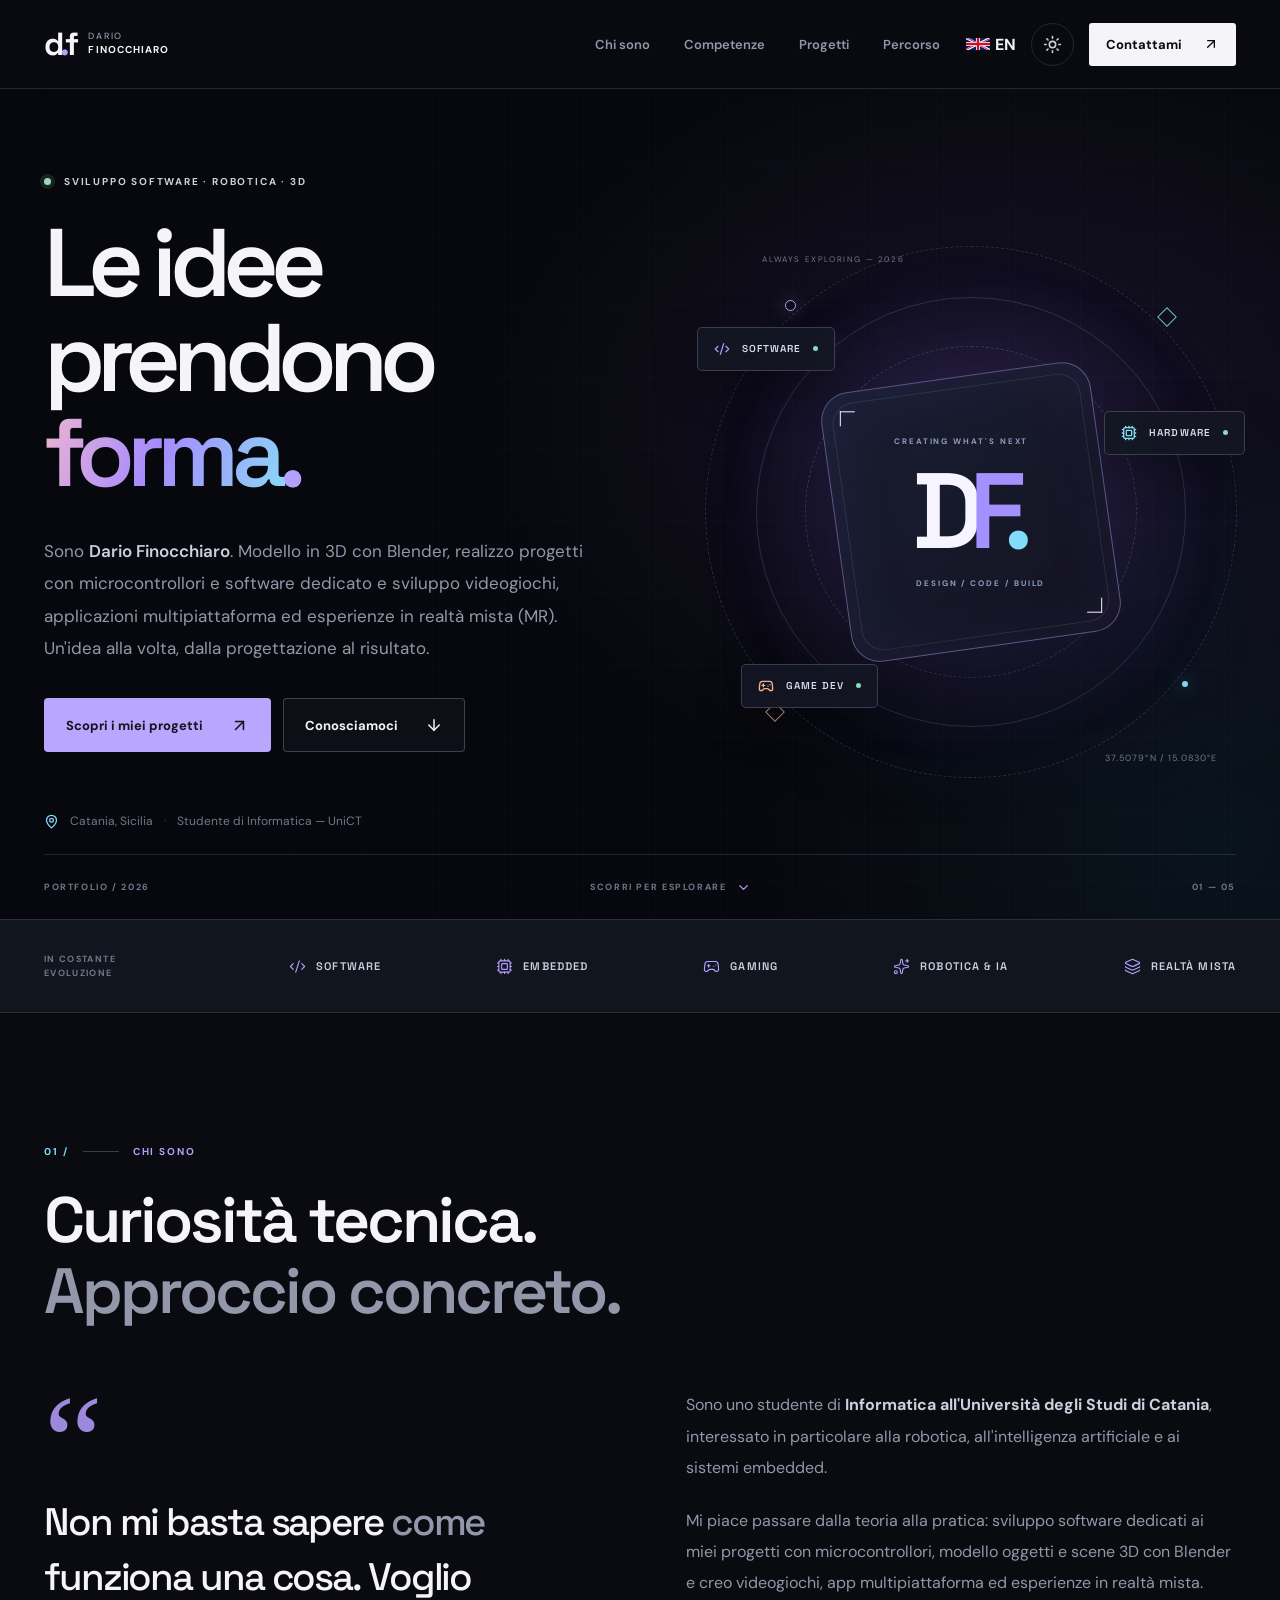
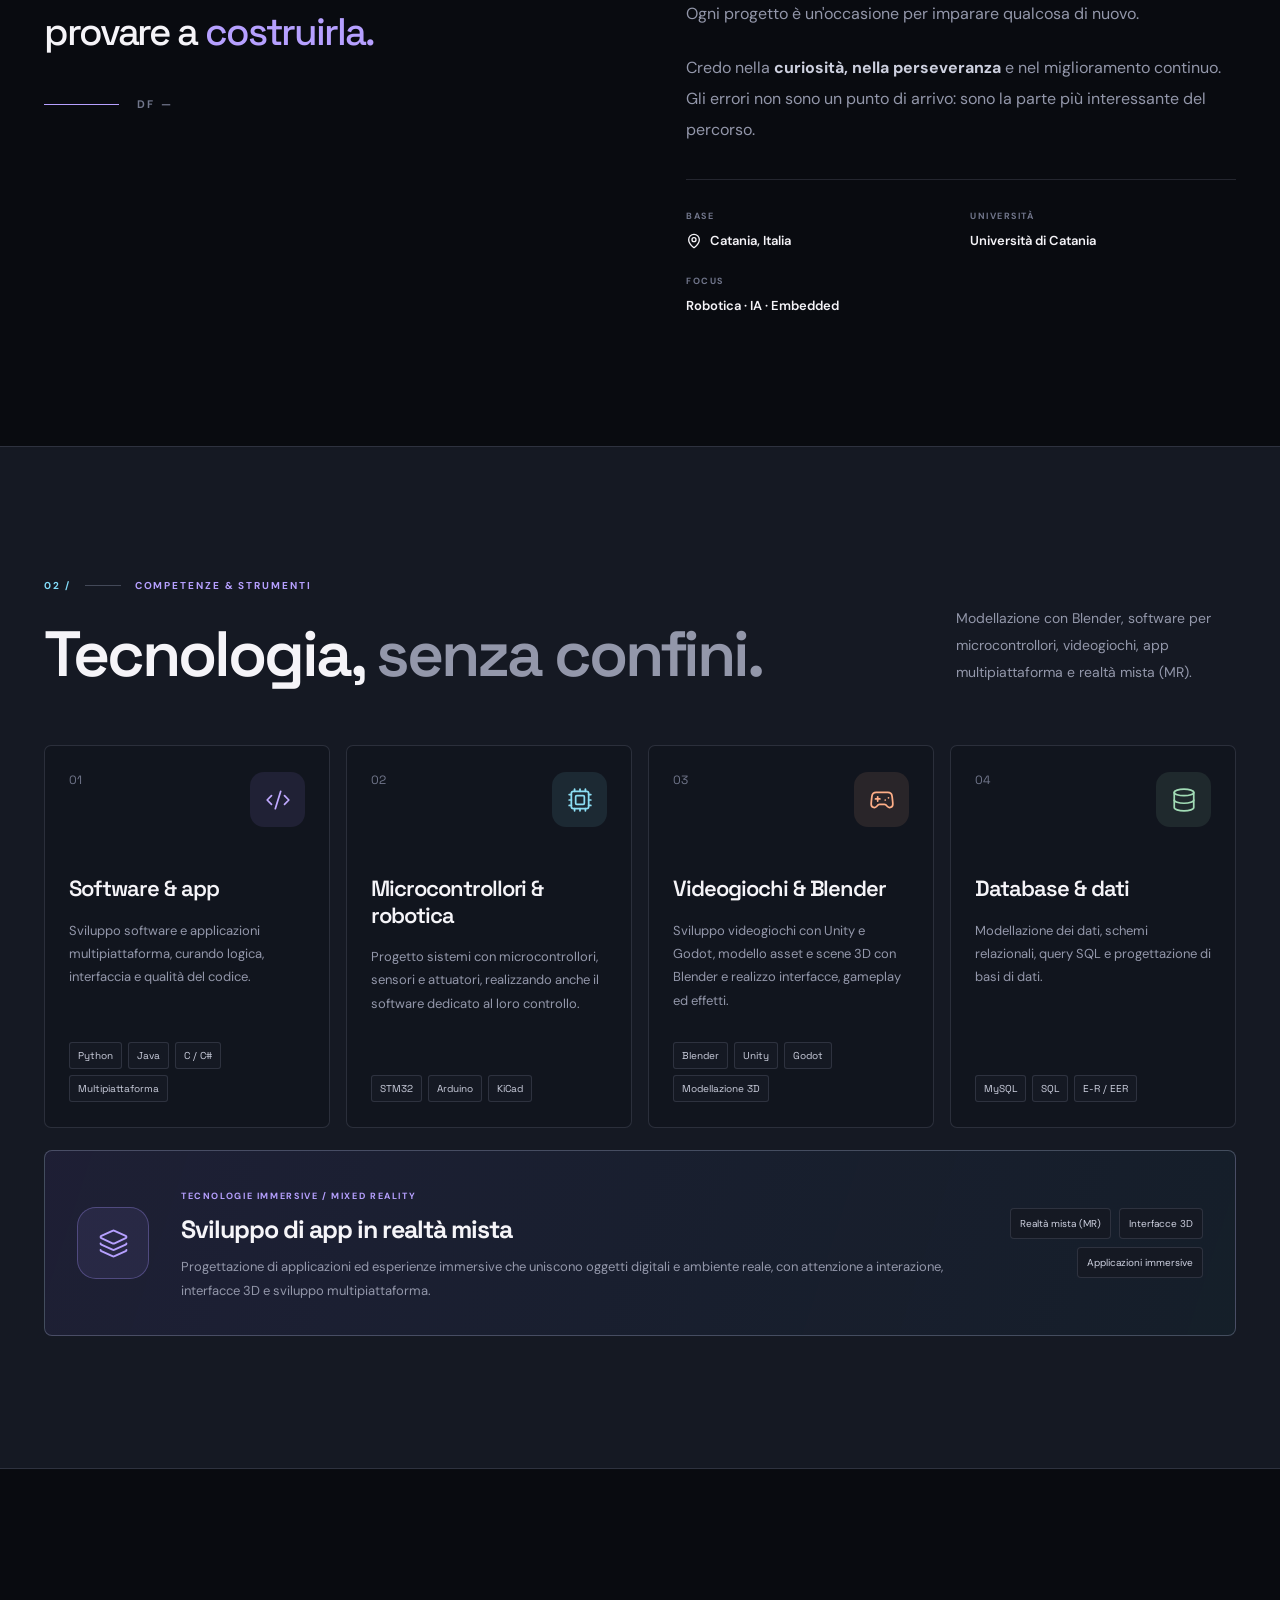
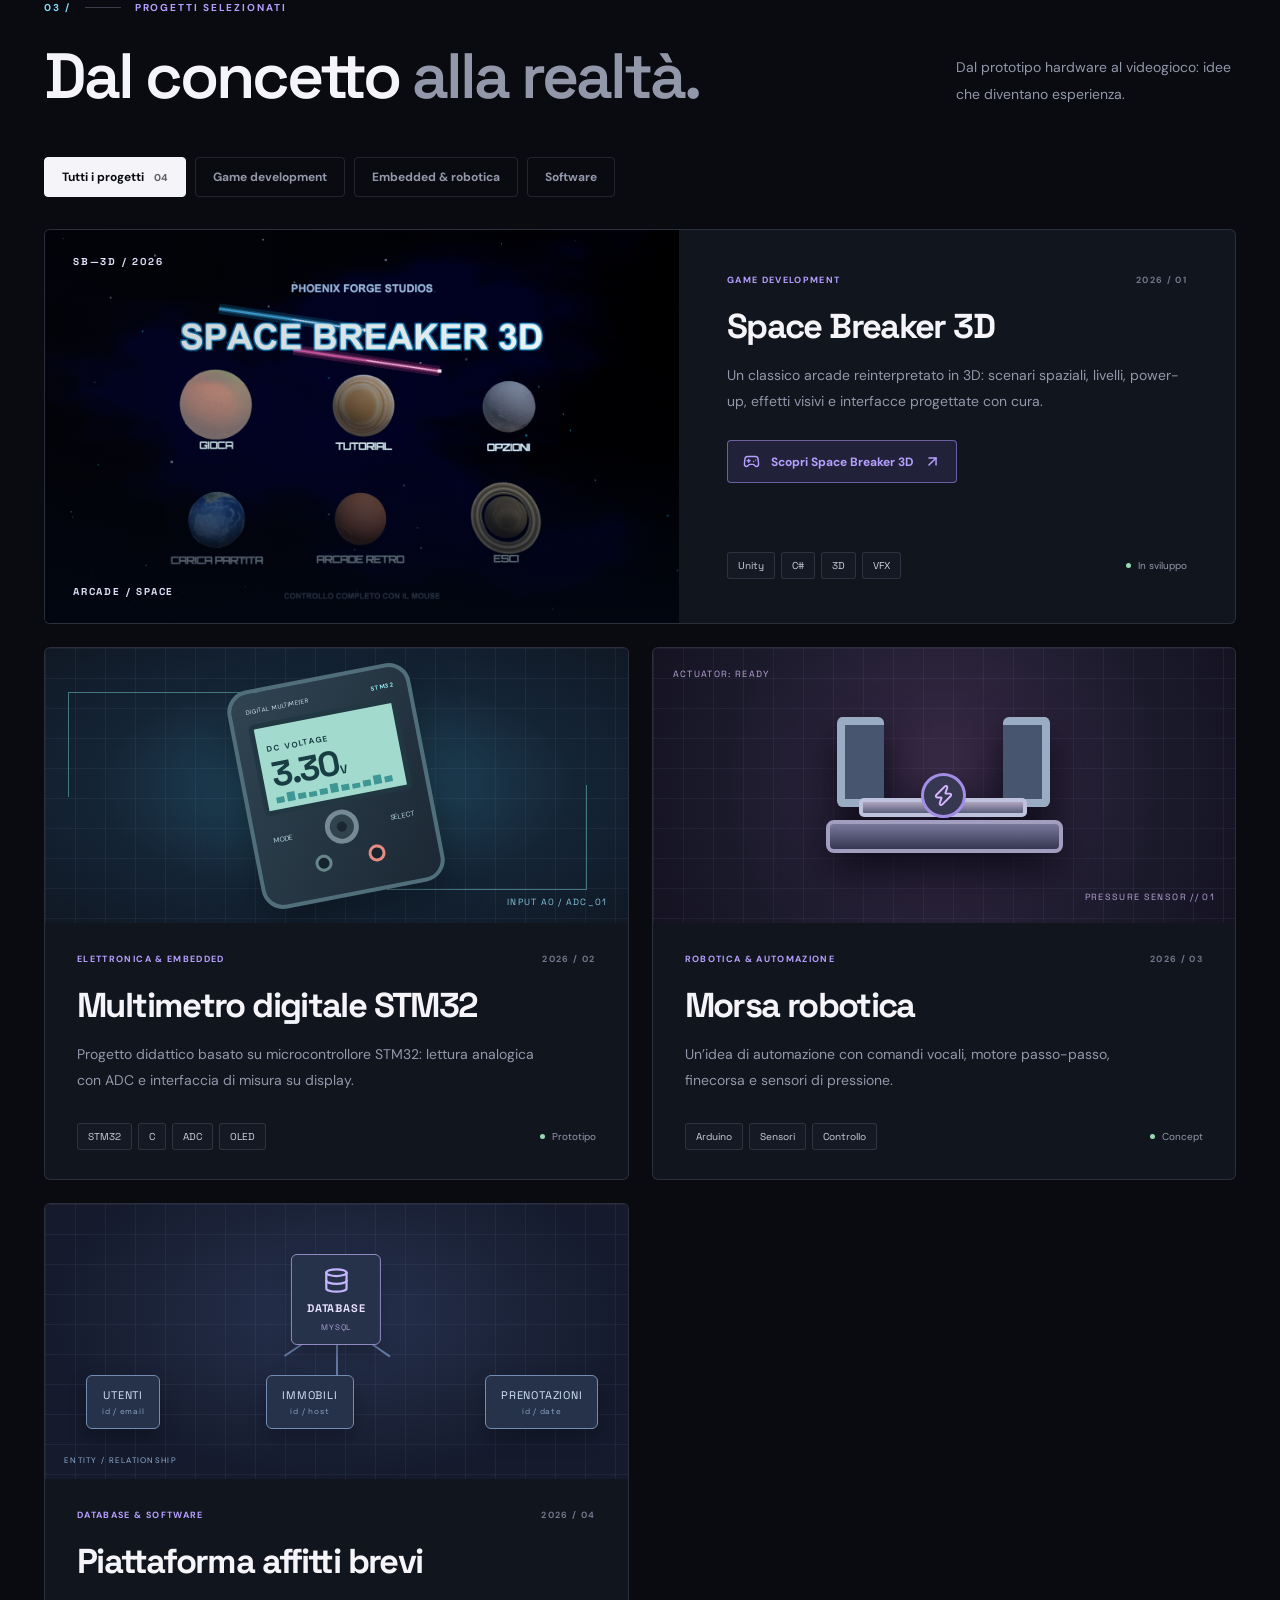
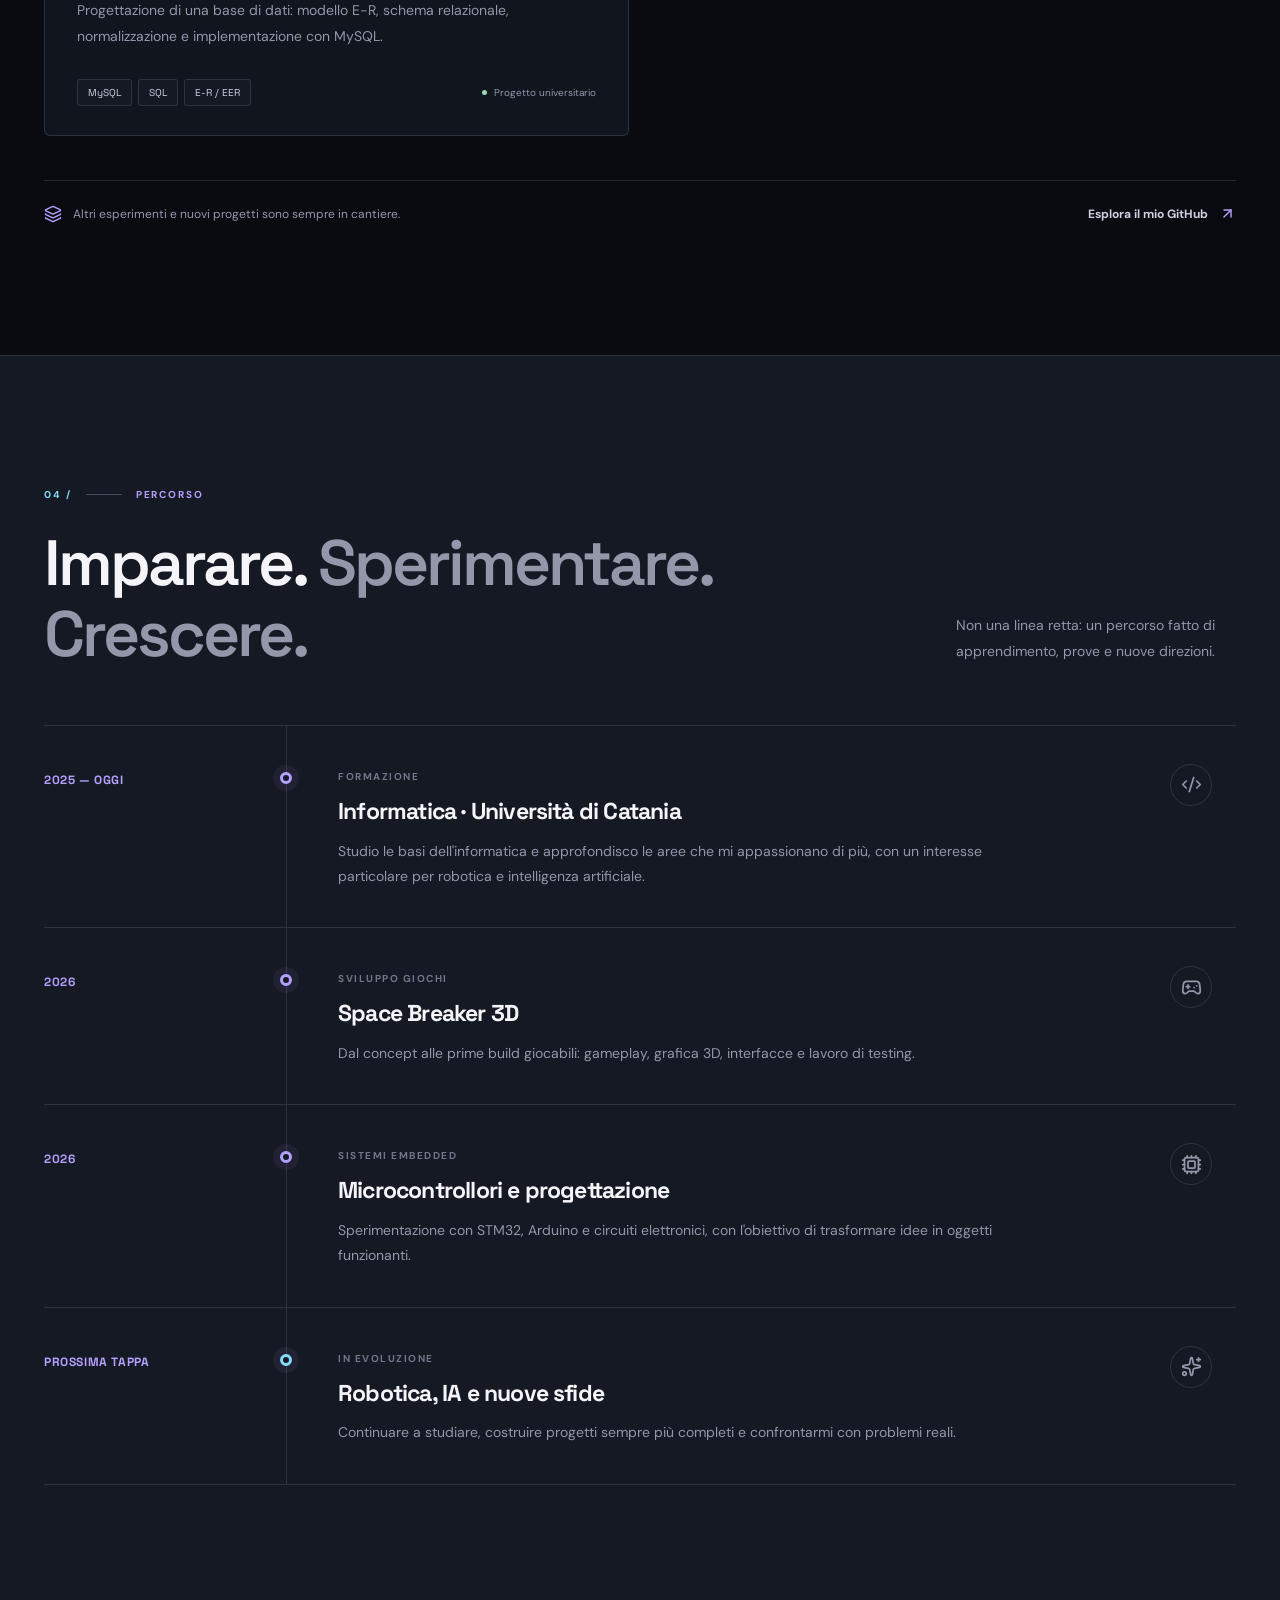
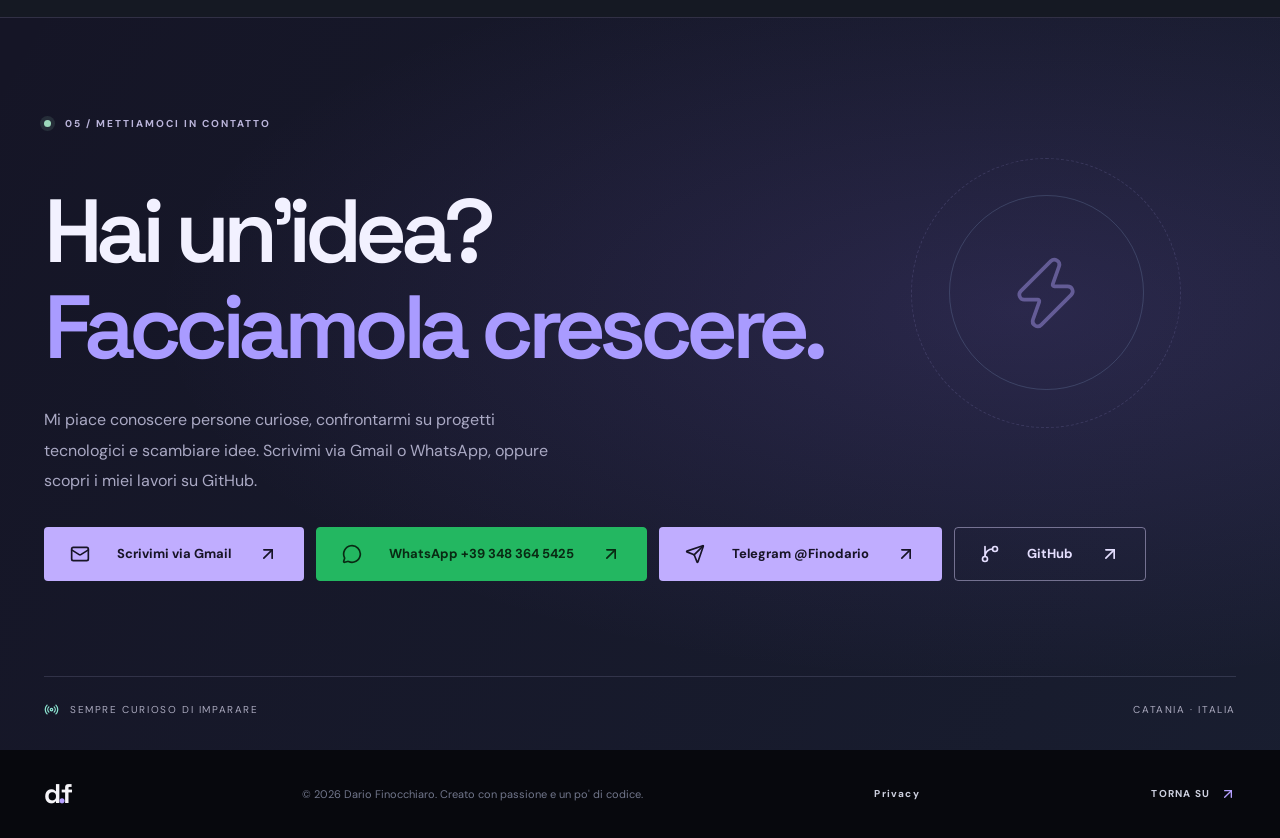
==== commit 41fa3d64: "Add Telegram to Italian and English portfolio contacts" ====
--- a/index.html
+++ b/index.html
@@ -16,7 +16,7 @@
   <link rel="alternate" hreflang="it" href="https://dariofinocchiaro.it/">
 <link rel="alternate" hreflang="en" href="https://dariofinocchiaro.it/en/">
 <link rel="alternate" hreflang="x-default" href="https://dariofinocchiaro.it/">
-    <script type="module" crossorigin src="/assets/main-do0plpxB.js"></script>
+    <script type="module" crossorigin src="/assets/main-Cy-p8E6S.js"></script>
     <link rel="stylesheet" crossorigin href="/assets/main-JmbsUUS3.css">
   </head>
   <body>
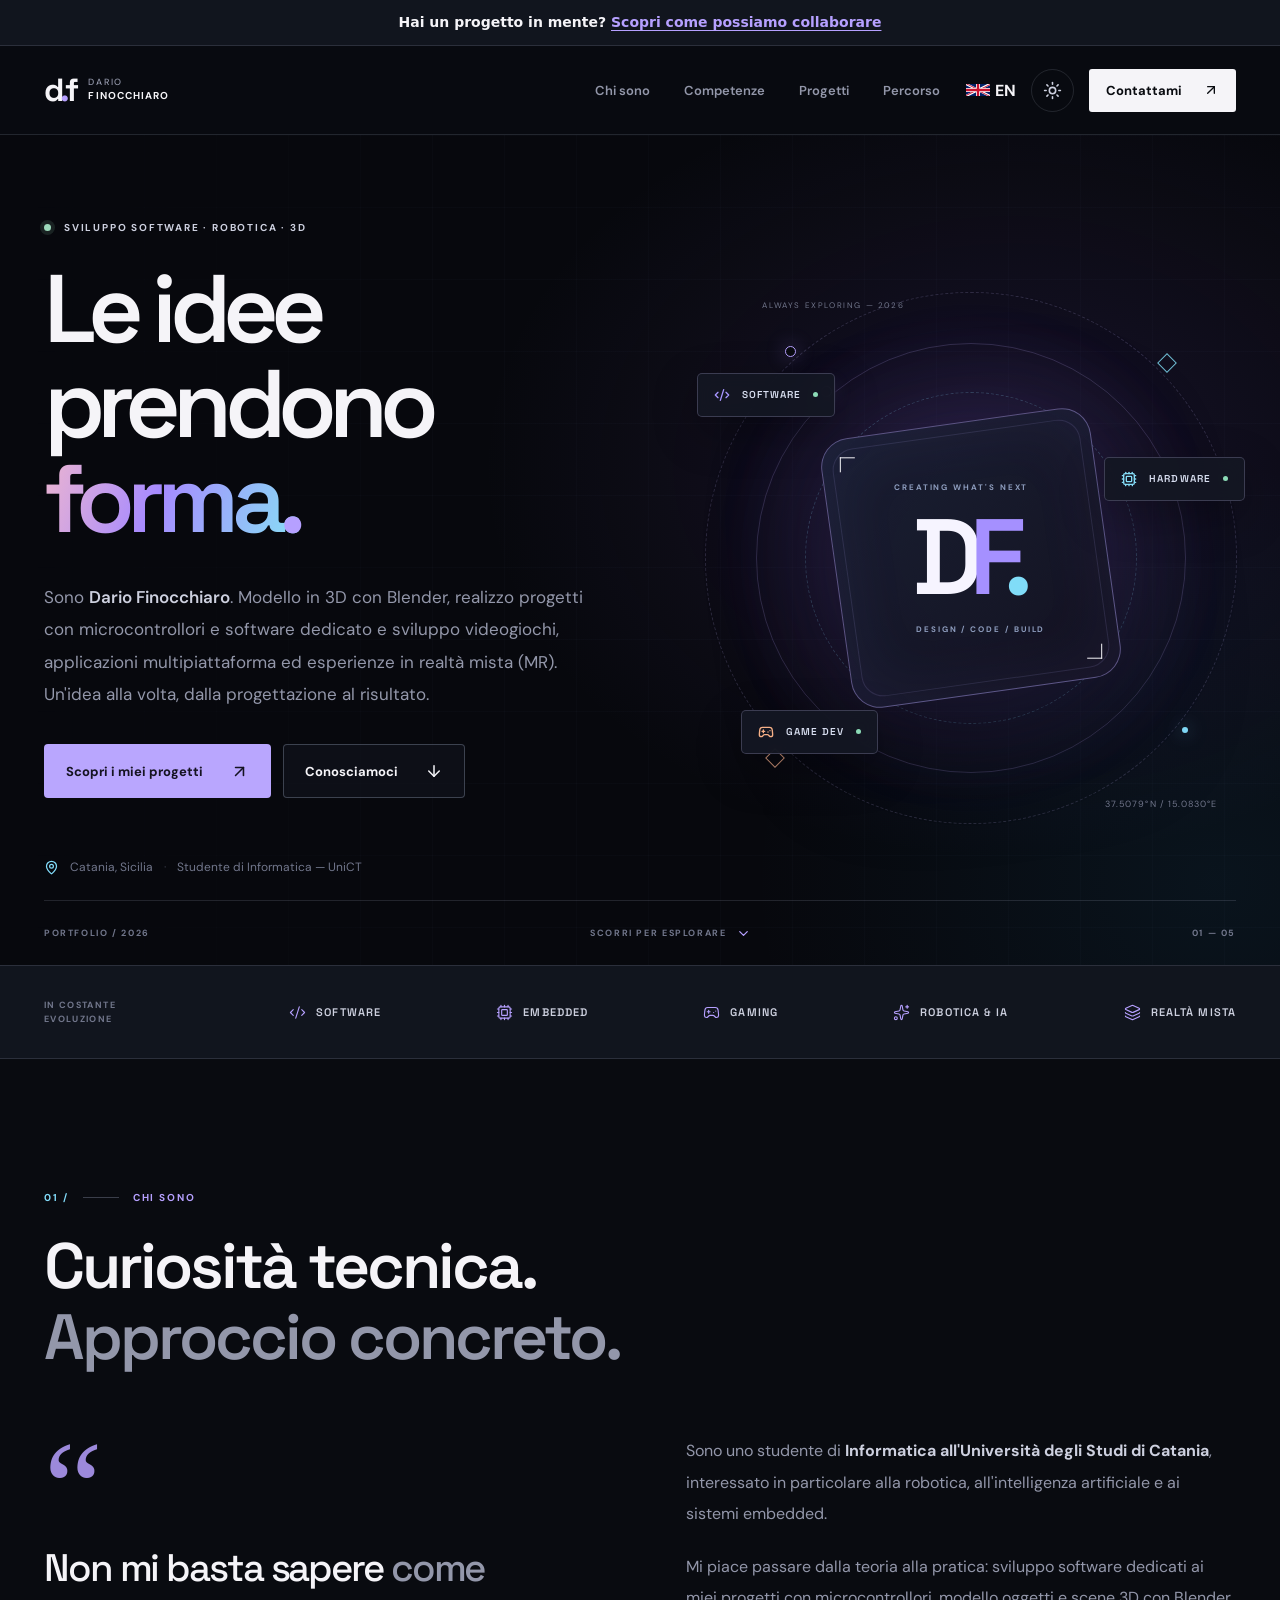
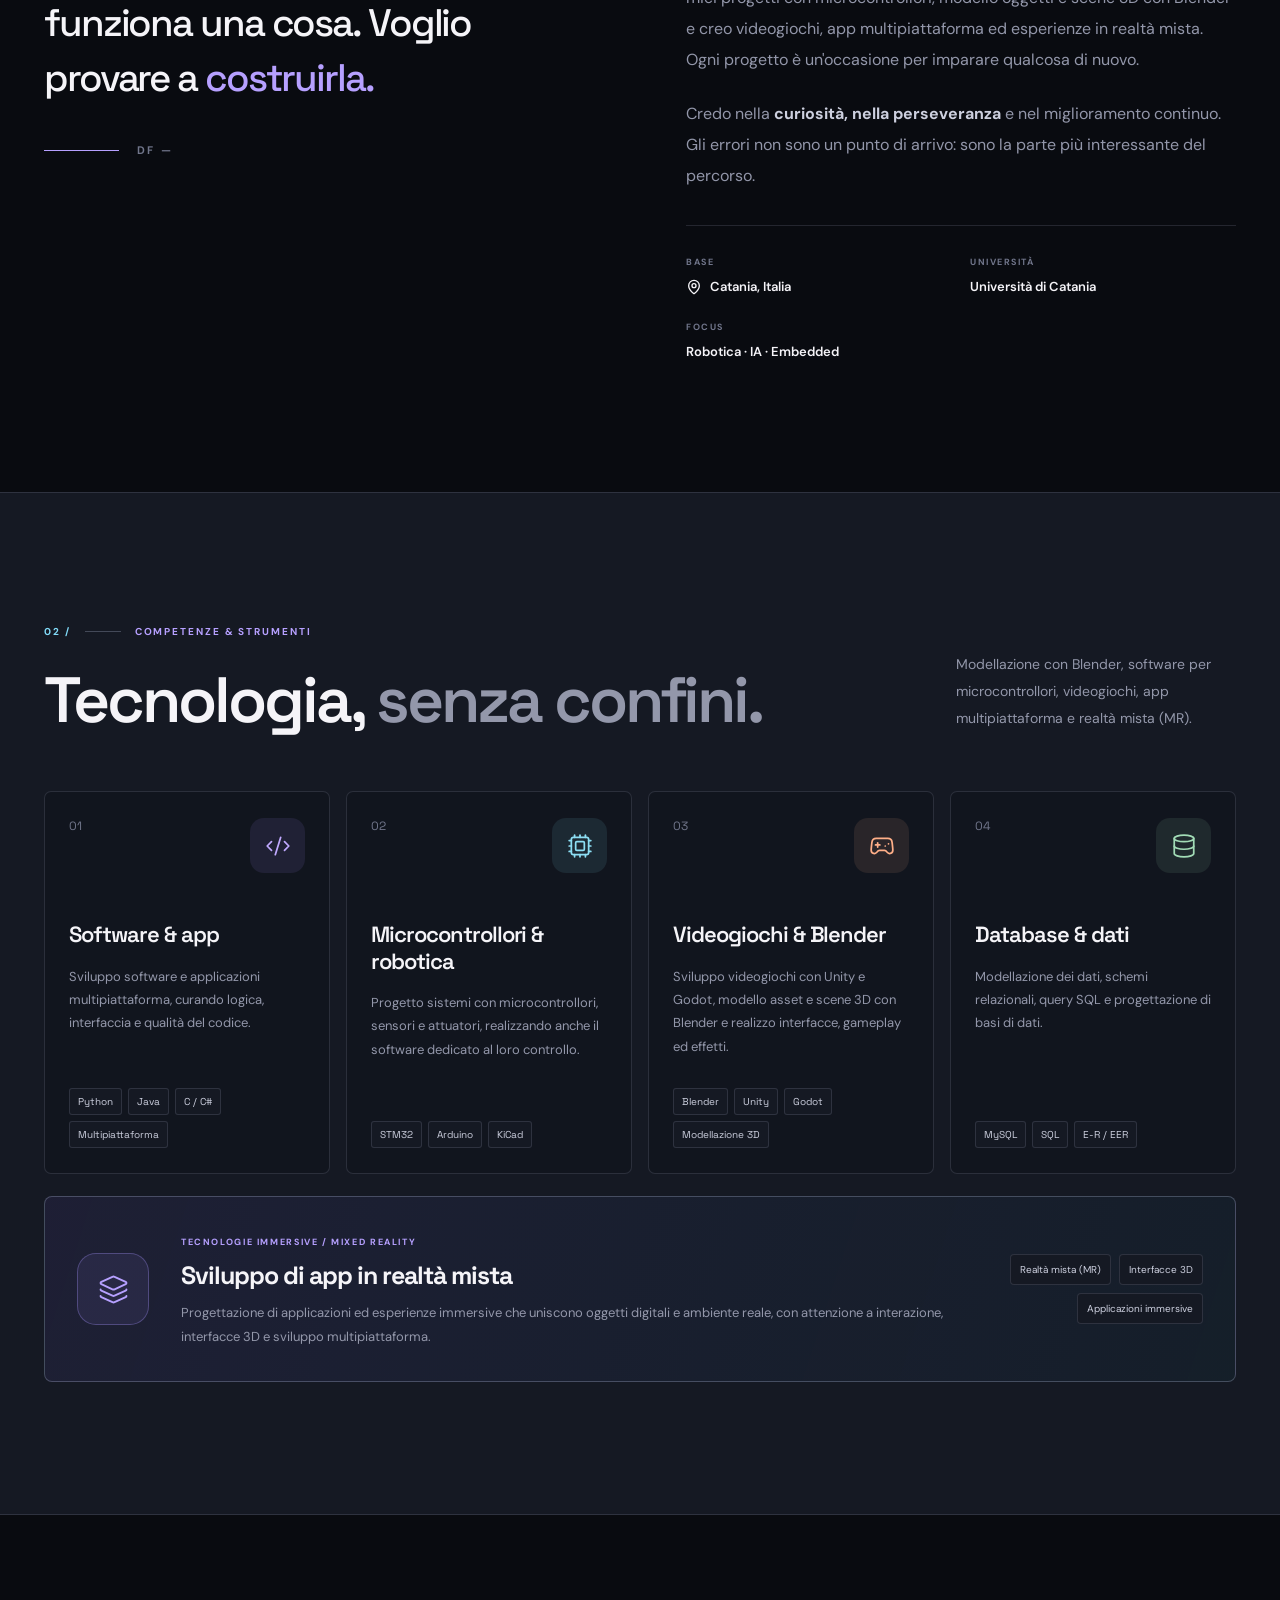
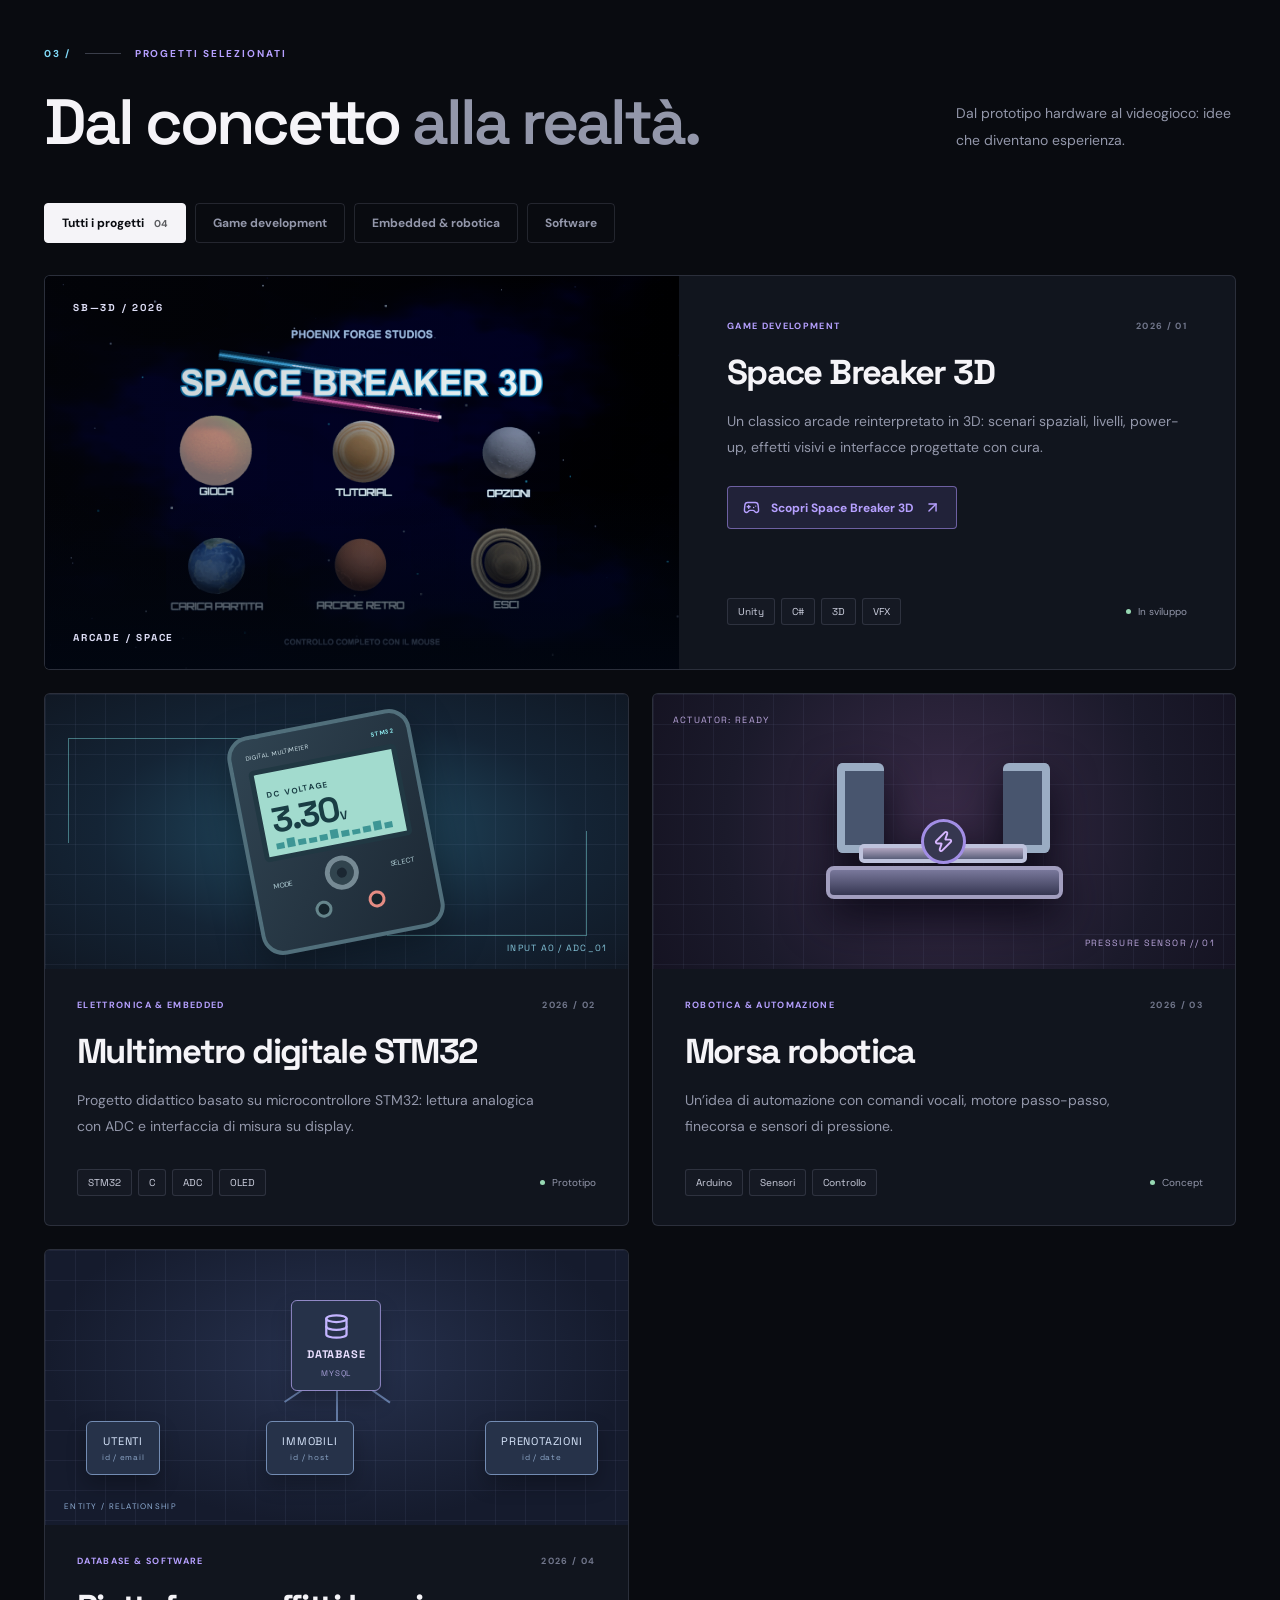
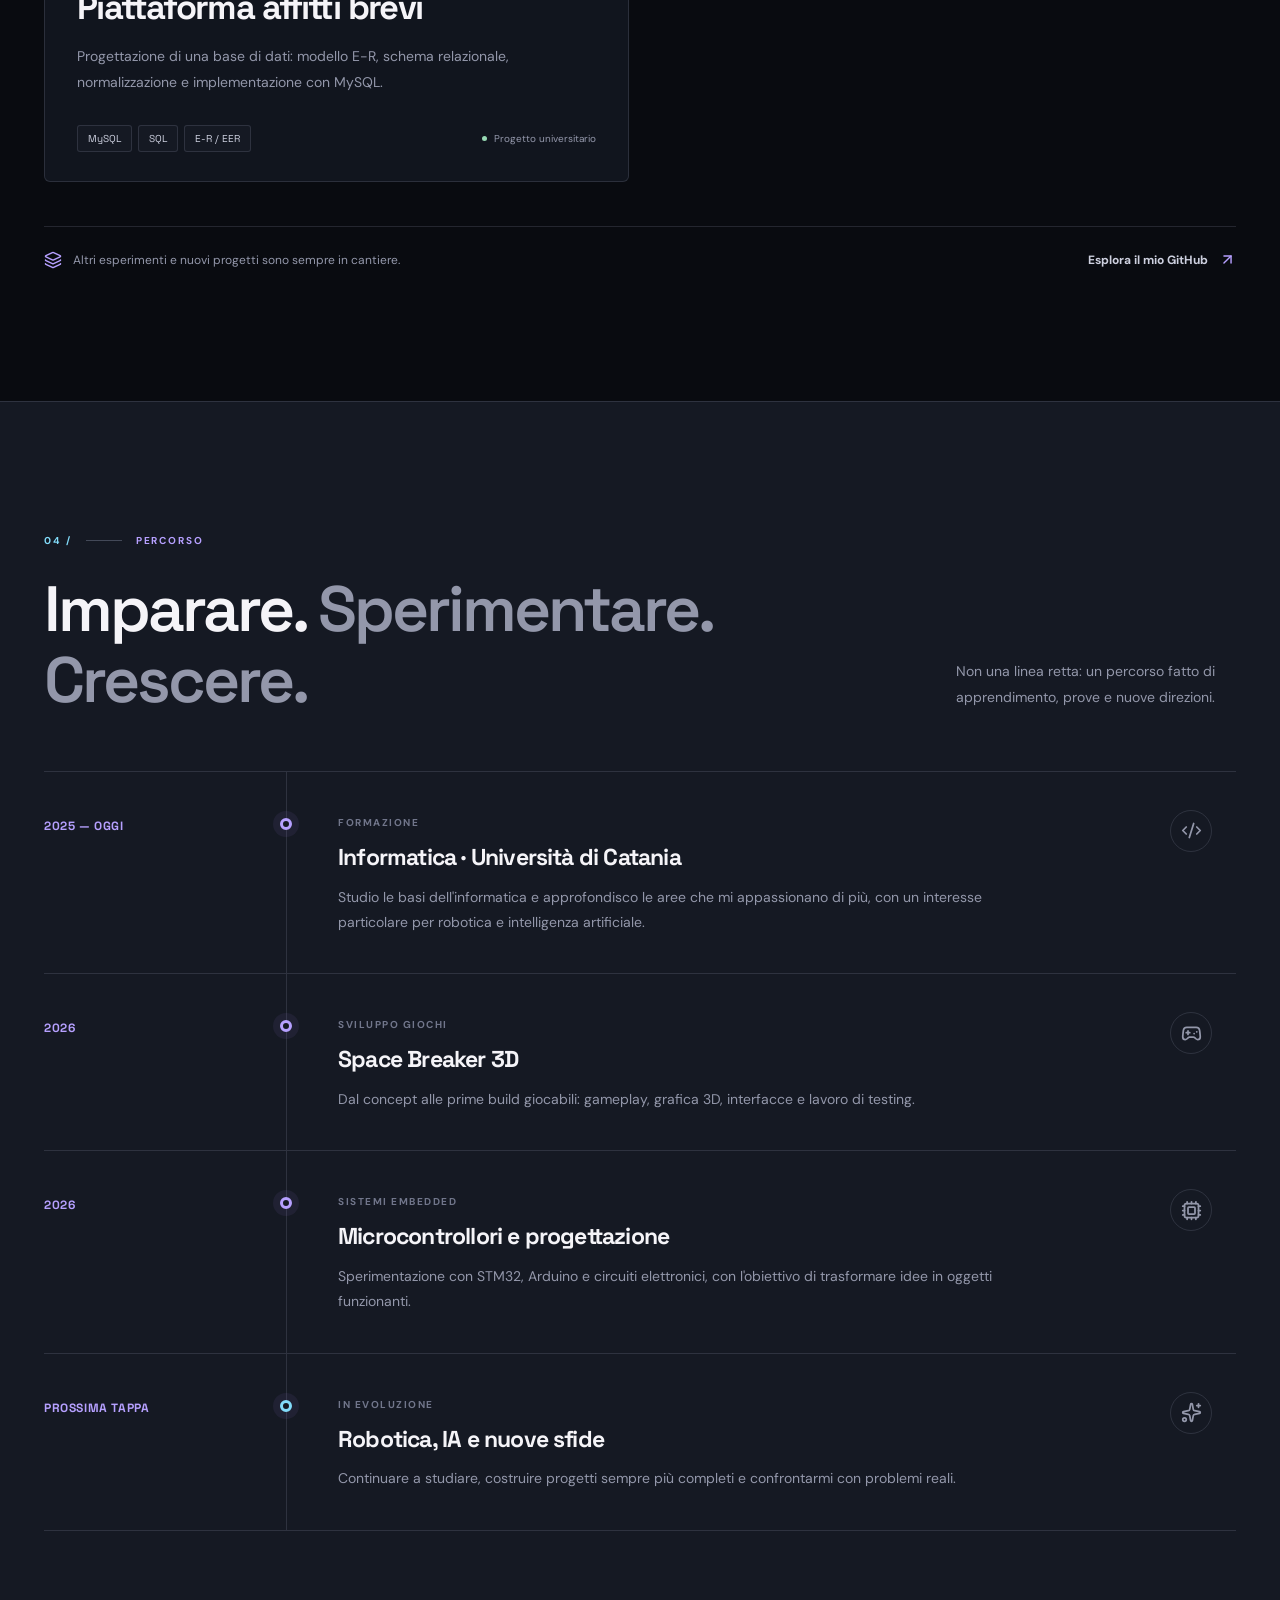
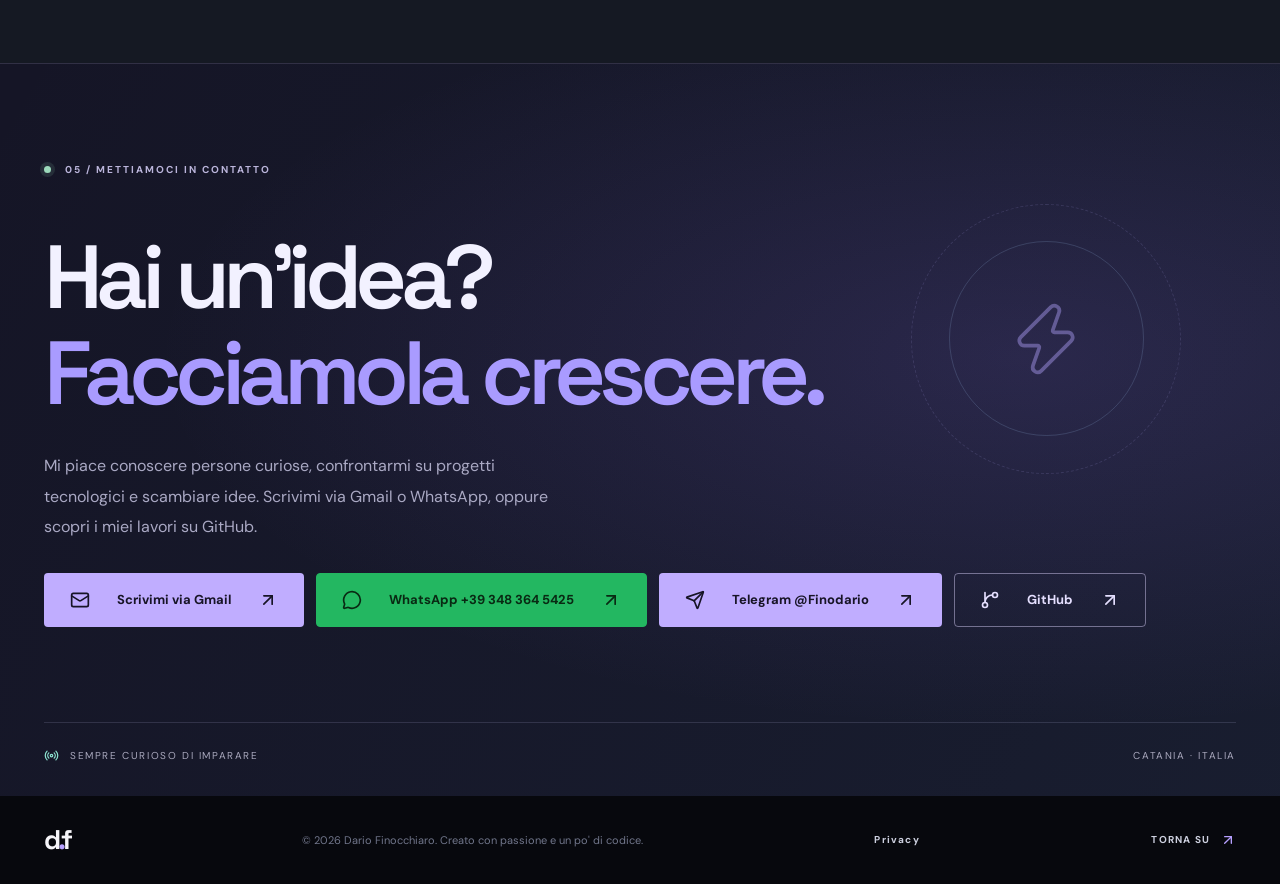
==== commit ea18a4f9: "Add bilingual collaboration landing pages and discoverability links" ====
--- a/index.html
+++ b/index.html
@@ -18,8 +18,11 @@
 <link rel="alternate" hreflang="x-default" href="https://dariofinocchiaro.it/">
     <script type="module" crossorigin src="/assets/main-Cy-p8E6S.js"></script>
     <link rel="stylesheet" crossorigin href="/assets/main-JmbsUUS3.css">
-  </head>
+  <link rel="stylesheet" href="/assets/collaborazioni.css">
+<script type="application/ld+json">{"@context":"https://schema.org","@type":"Person","name":"Dario Finocchiaro","url":"https://dariofinocchiaro.it/","sameAs":["https://github.com/finodario"],"knowsAbout":["Software development","Web development","Robotics","Game development","3D modeling"]}</script>
+</head>
   <body>
+    <aside class="df-collab-strip" aria-label="Collaborazioni">Hai un progetto in mente? <a href="/collaborazioni/">Scopri come possiamo collaborare</a></aside>
     <div id="root"></div>
     <noscript><a href="/privacy.html">Privacy</a></noscript> 
--- a/assets/collaborazioni.css
+++ b/assets/collaborazioni.css
@@ -0,0 +1,2 @@
+.df-collab-strip{background:var(--surface,#11151e);color:var(--ink,#f5f4f8);border-bottom:1px solid var(--stroke,#39404d);padding:12px 20px;text-align:center;font:600 14px/1.5 system-ui,sans-serif}.df-collab-strip a{color:var(--accent,#b6a0ff);text-decoration:underline;text-underline-offset:3px}.df-collab-strip a:focus-visible{outline:2px solid currentColor;outline-offset:4px}
+.collab-page{margin:0;min-height:100vh;color:#f5f4f8;background:#090b10;font:16px/1.7 system-ui,sans-serif;color-scheme:dark}.collab-page *{box-sizing:border-box}.collab-wrap{max-width:1100px;margin:auto;padding:24px 20px 64px}.collab-nav{display:flex;gap:18px;align-items:center;flex-wrap:wrap;justify-content:space-between;border-bottom:1px solid #393b4b;padding-bottom:20px}.collab-page a{color:#c4b4ff;text-underline-offset:4px}.collab-page a:focus-visible{outline:3px solid #82dcfa;outline-offset:4px}.collab-kicker{font-size:.8rem;letter-spacing:.12em;text-transform:uppercase;color:#c4b4ff;font-weight:700}.collab-hero{padding:50px 0 25px;max-width:800px}.collab-hero h1{font-size:clamp(2rem,5vw,3.6rem);line-height:1.13;margin:.4em 0}.collab-hero p{color:#ccd0e1}.collab-grid{display:grid;grid-template-columns:repeat(auto-fit,minmax(min(100%,270px),1fr));gap:16px}.collab-card{background:#141824;border:1px solid #393b4b;border-radius:10px;padding:24px;scroll-margin-top:20px}.collab-card h2{font-size:1.35rem;line-height:1.3;margin:.35em 0}.collab-card p{color:#cdd0df}.collab-actions{display:flex;flex-wrap:wrap;gap:12px;align-items:center;margin-top:20px}.collab-page .collab-cta{display:inline-block;padding:11px 16px;border-radius:5px;color:#151321;background:#b9a6fe;font-weight:700;text-decoration:none}.collab-page .collab-cta:hover{background:#d2c5ff}.collab-section{margin-top:38px}.collab-footer{border-top:1px solid #393b4b;margin-top:40px;padding-top:24px;color:#cdd0df}.collab-page img{width:100%;height:auto;border-radius:8px}.collab-page .collab-example{margin-top:14px}.collab-page .collab-example img{display:block;max-width:540px;margin:12px 0}.collab-page .collab-skip{position:absolute;left:-9999px}.collab-page .collab-skip:focus{position:static;display:block;padding:12px}
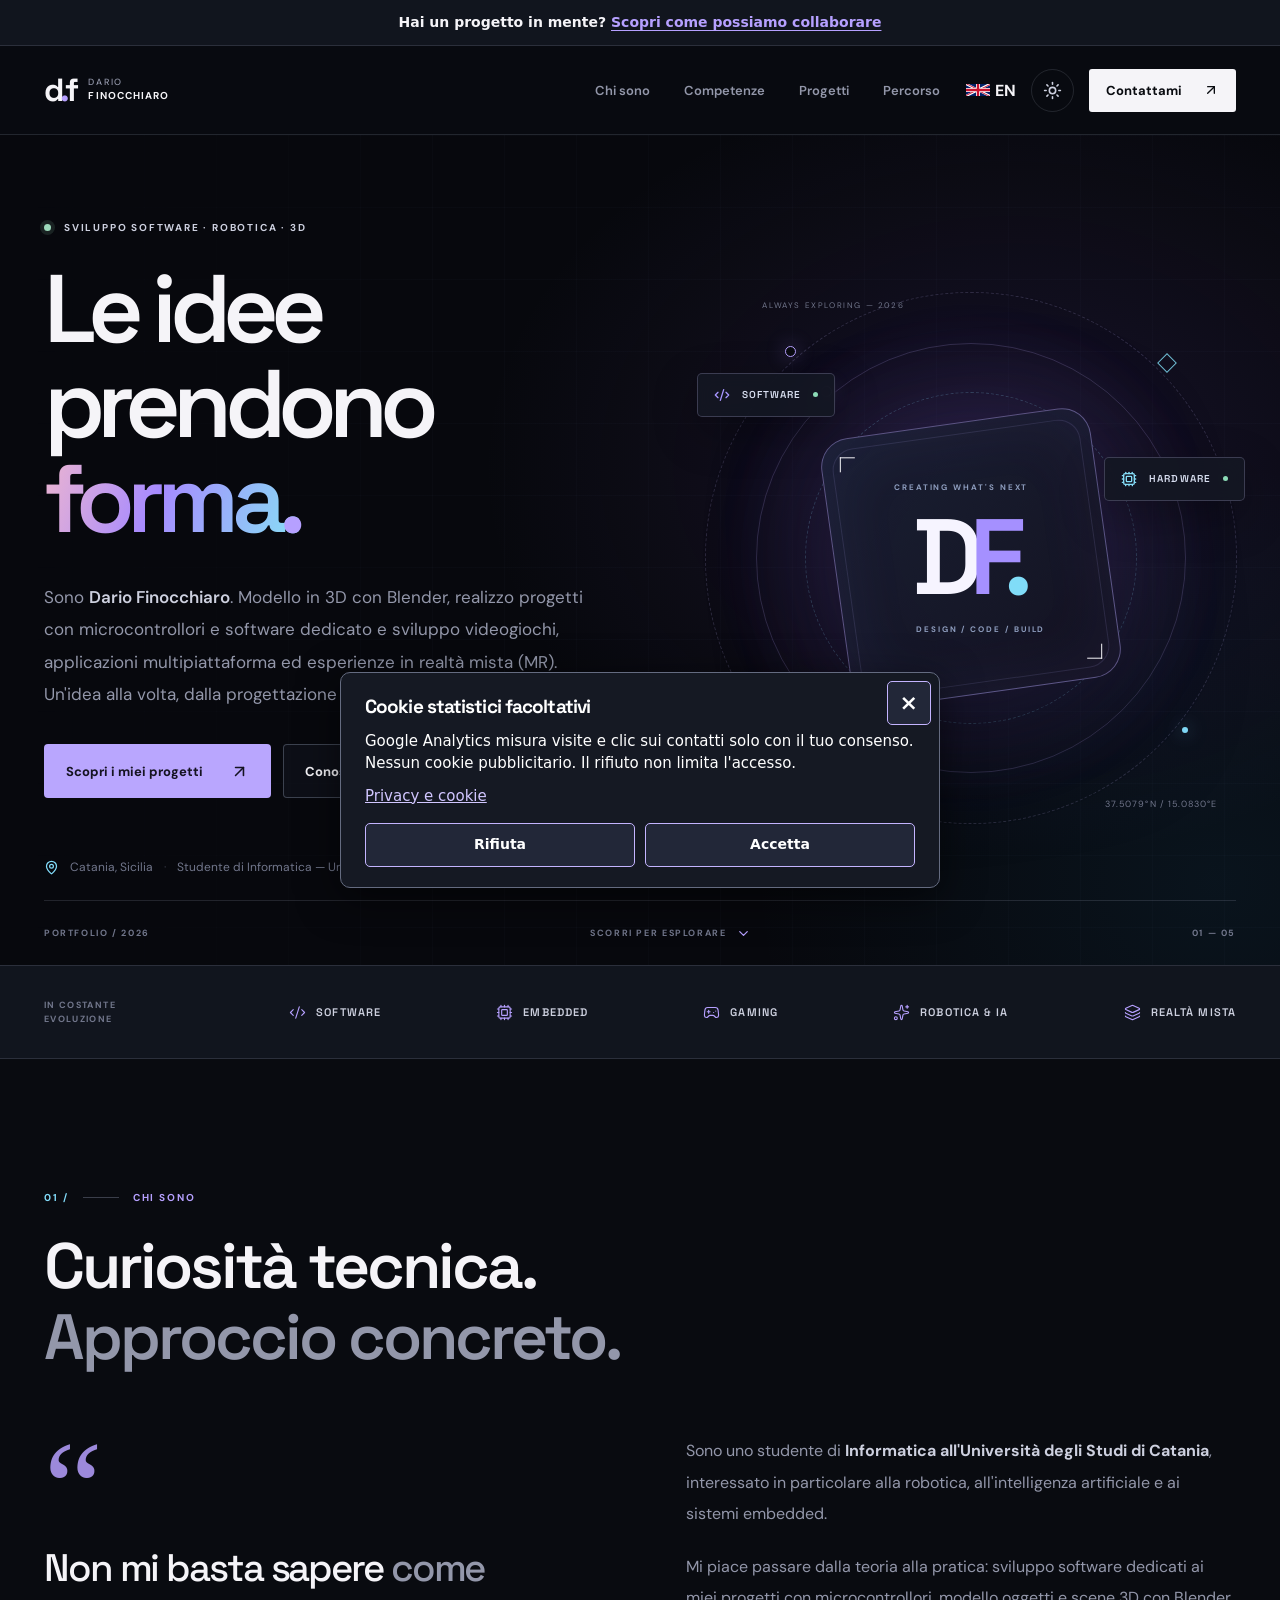
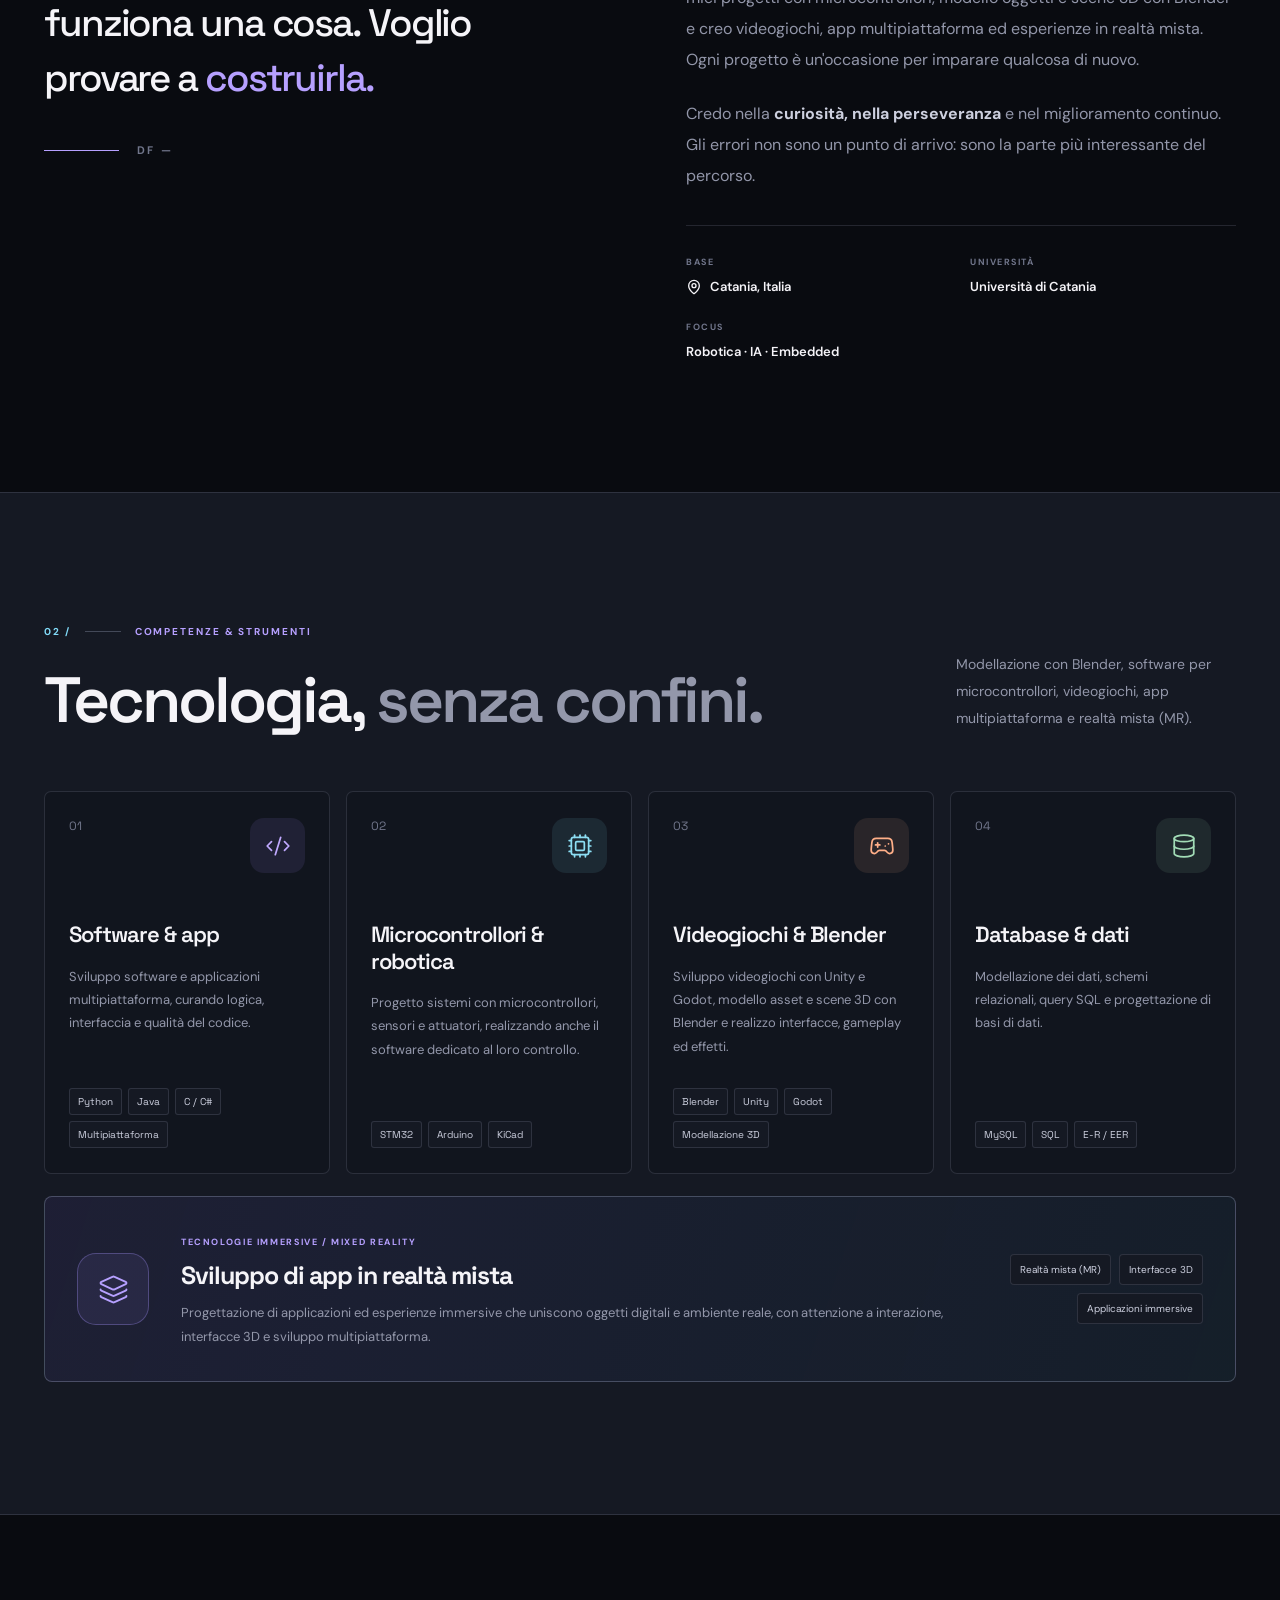
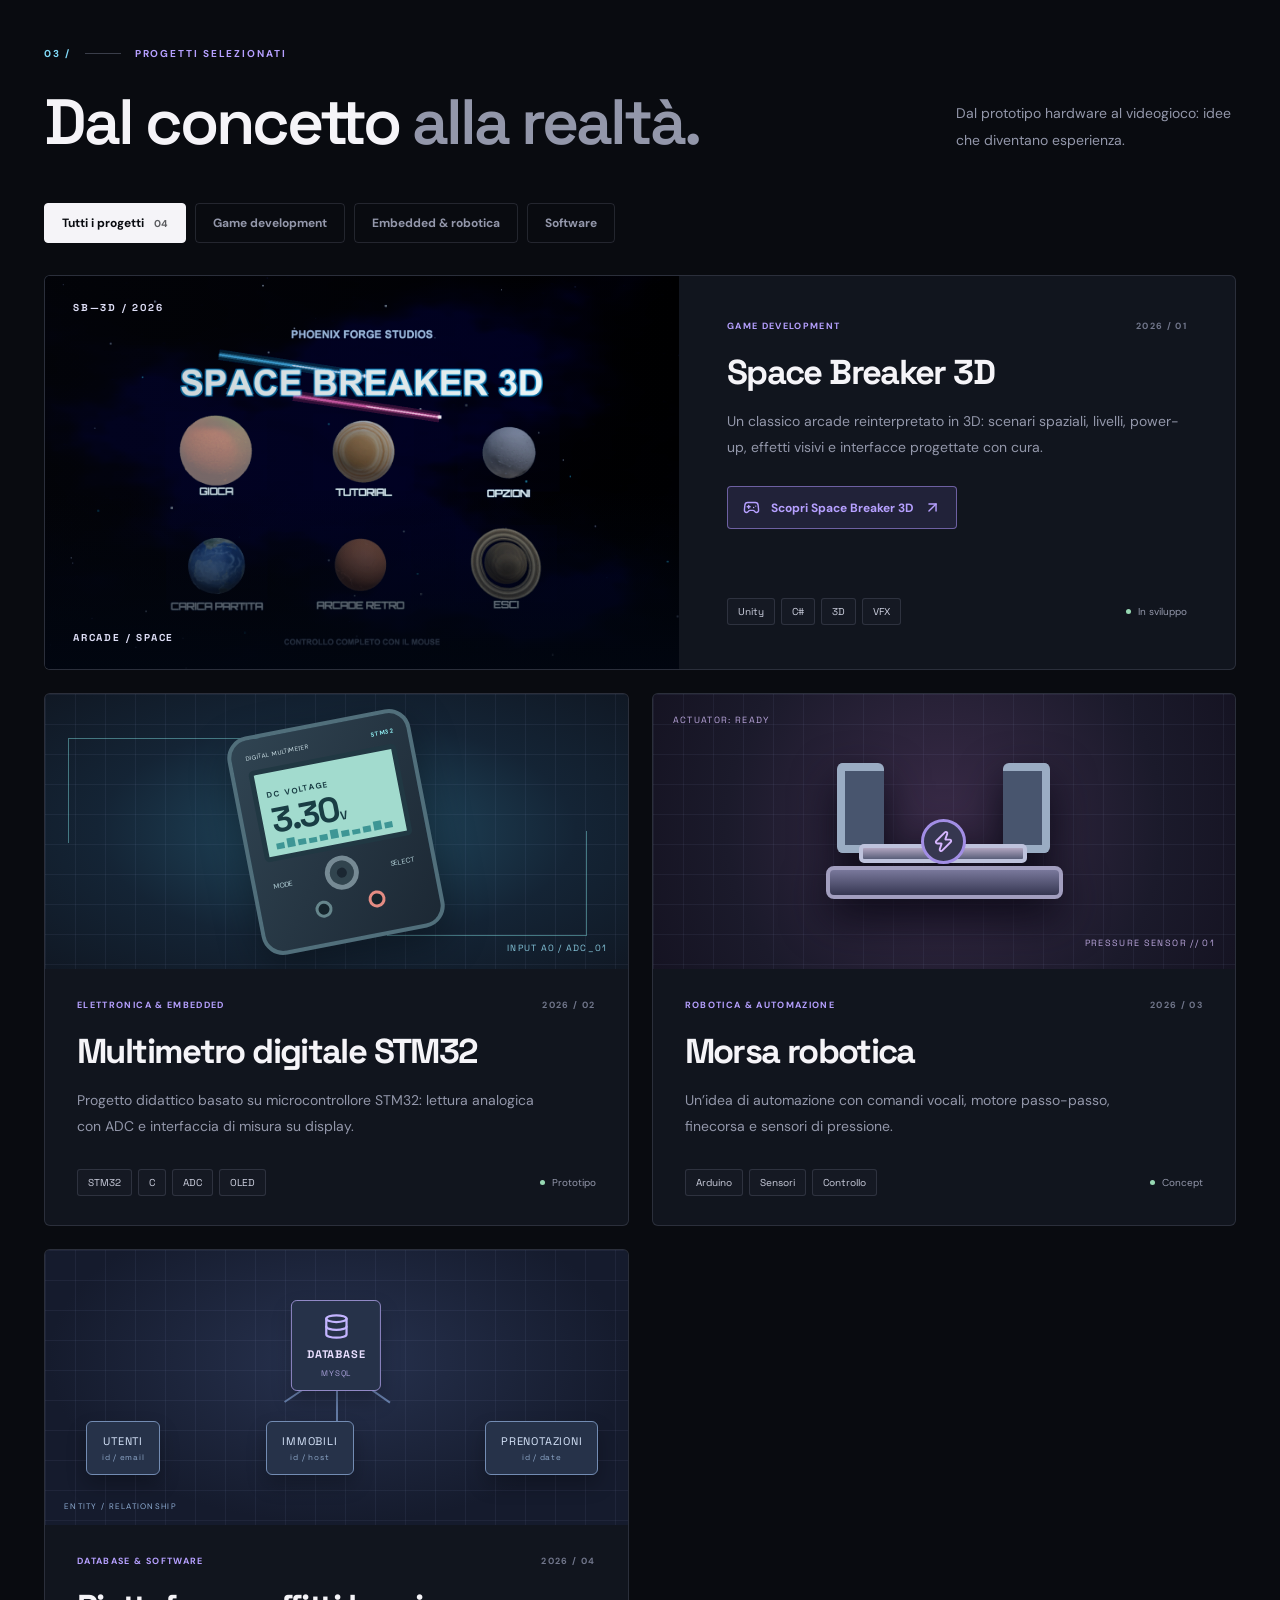
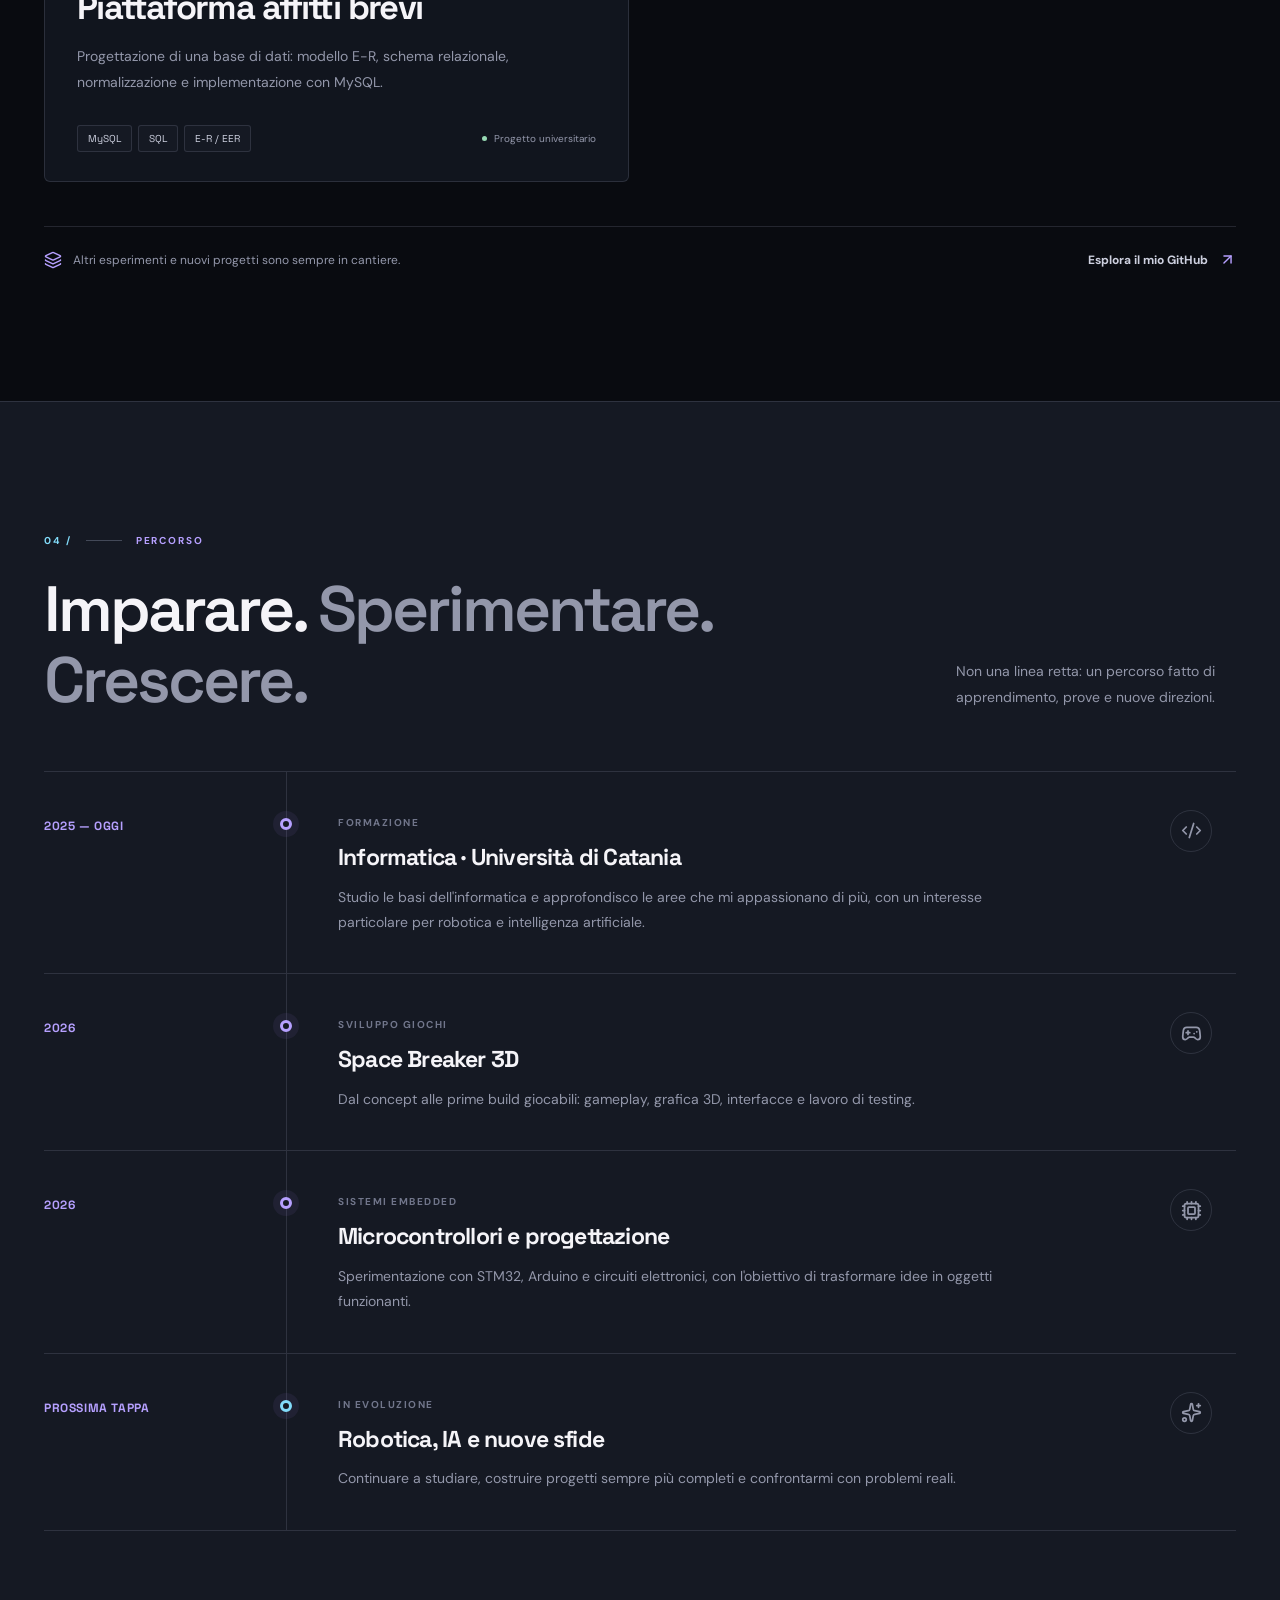
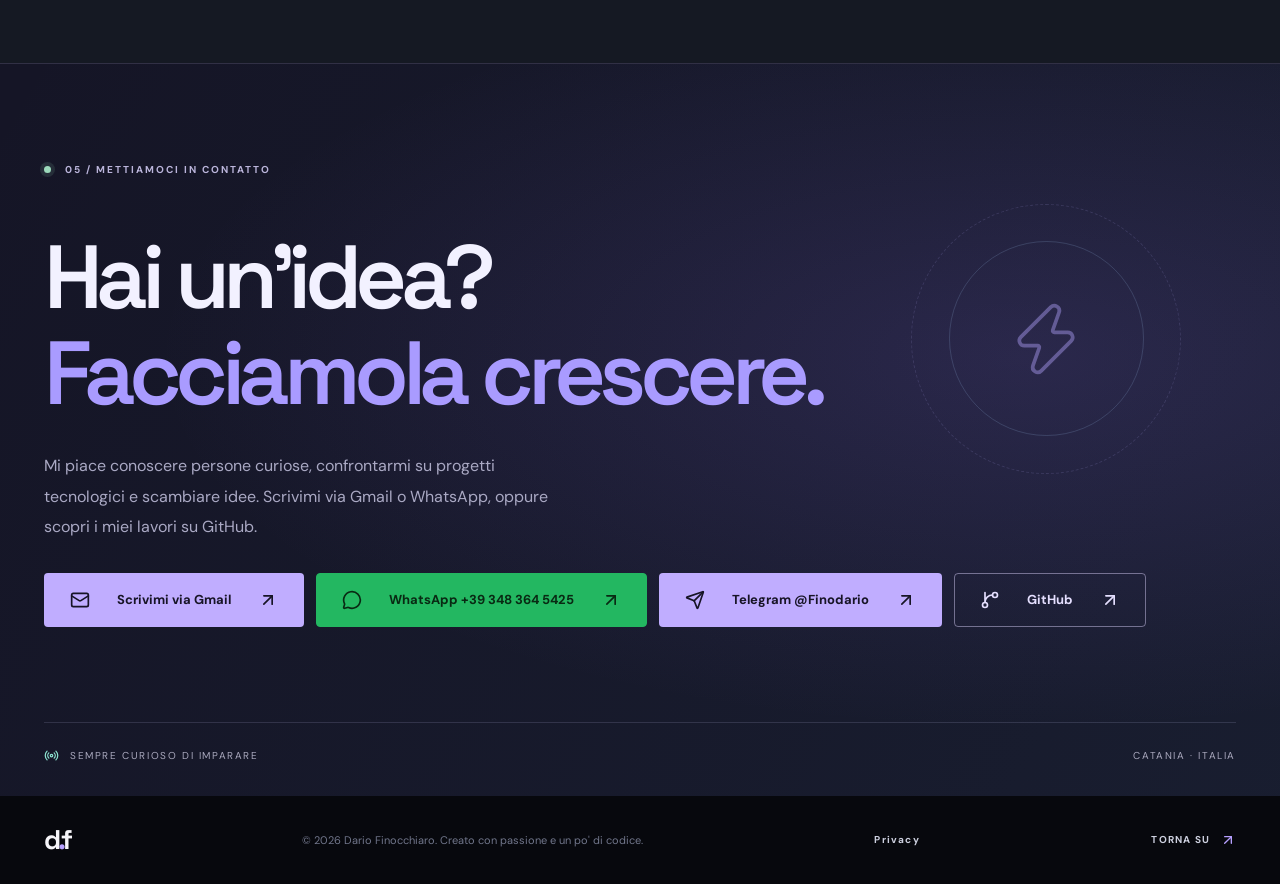
==== commit 4c2eff6f: "Add consent-gated analytics and bilingual privacy disclosure" ====
--- a/index.html
+++ b/index.html
@@ -20,7 +20,7 @@
     <link rel="stylesheet" crossorigin href="/assets/main-JmbsUUS3.css">
   <link rel="stylesheet" href="/assets/collaborazioni.css">
 <script type="application/ld+json">{"@context":"https://schema.org","@type":"Person","name":"Dario Finocchiaro","url":"https://dariofinocchiaro.it/","sameAs":["https://github.com/finodario"],"knowsAbout":["Software development","Web development","Robotics","Game development","3D modeling"]}</script>
-</head>
+<link rel="stylesheet" href="/assets/analytics-consent.css"><script defer src="/assets/analytics-consent.js"></script></head>
   <body>
     <aside class="df-collab-strip" aria-label="Collaborazioni">Hai un progetto in mente? <a href="/collaborazioni/">Scopri come possiamo collaborare</a></aside>
     <div id="root"></div>
--- a/assets/analytics-consent.css
+++ b/assets/analytics-consent.css
@@ -0,0 +1 @@
+.df-consent-panel[hidden],.df-consent-settings[hidden]{display:none!important}.df-consent-panel{position:fixed;z-index:10000;bottom:12px;left:12px;right:12px;max-width:600px;margin:auto;padding:20px 24px;background:#151923;color:#fff;border:1px solid #646b80;border-radius:10px;box-shadow:0 10px 40px #0008;font:15px/1.5 system-ui,sans-serif;text-align:left;max-height:90vh;overflow:auto}.df-consent-panel h2{font-size:19px;margin:0 30px 8px 0;color:inherit}.df-consent-panel p{margin:0 0 10px;color:inherit}.df-consent-panel a{color:#d1c6ff;text-decoration:underline}.df-consent-actions{display:flex;flex-wrap:wrap;gap:10px;margin-top:16px}.df-consent-actions button,.df-consent-settings,.df-consent-close{font:600 14px/1.4 system-ui,sans-serif;cursor:pointer;border:1px solid #c4b4ff;border-radius:5px;background:#222738;color:#fff;padding:10px 14px;min-height:44px}.df-consent-actions button{flex:1 1 150px}.df-consent-close{position:absolute;right:8px;top:8px;padding:2px 12px;font-size:22px}.df-consent-settings{position:fixed;z-index:9999;bottom:12px;left:12px;box-shadow:0 2px 8px #0005}.df-consent-panel :focus-visible,.df-consent-settings:focus-visible{outline:3px solid #82dcfa;outline-offset:3px}
